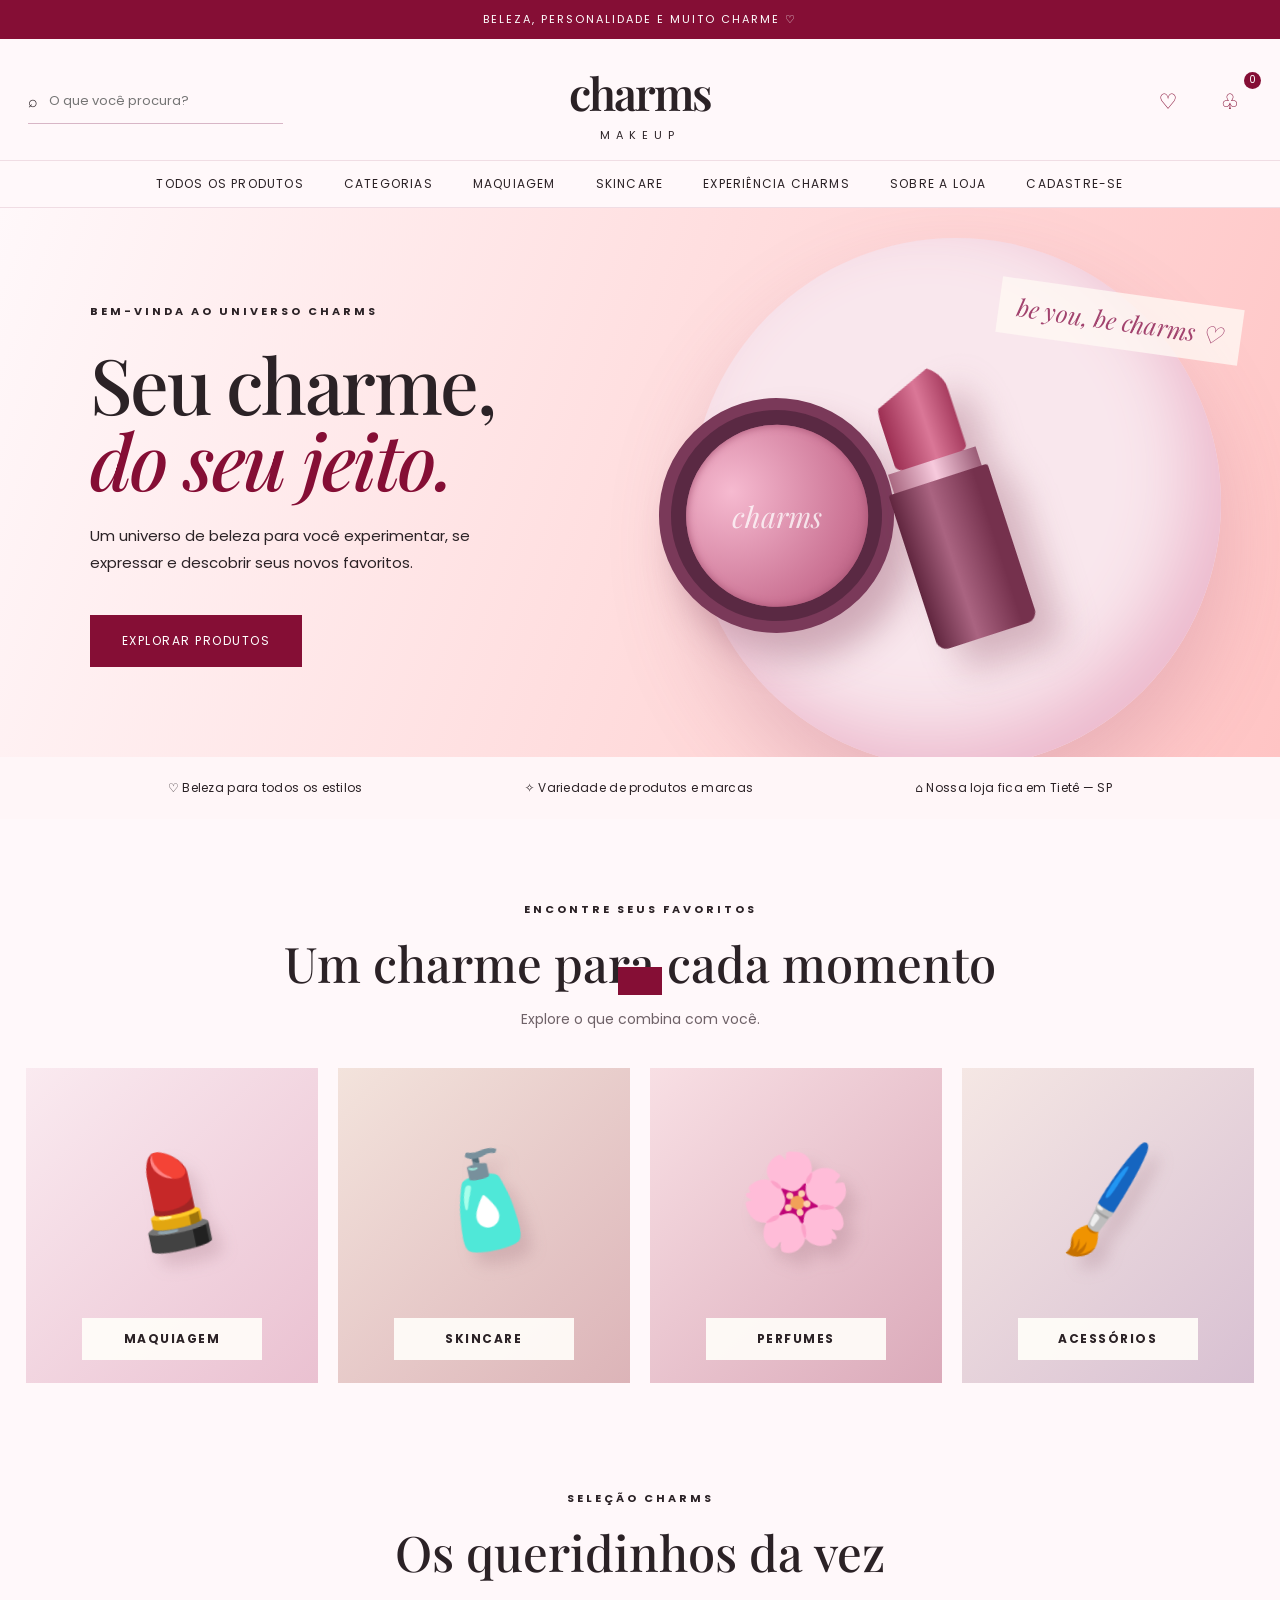
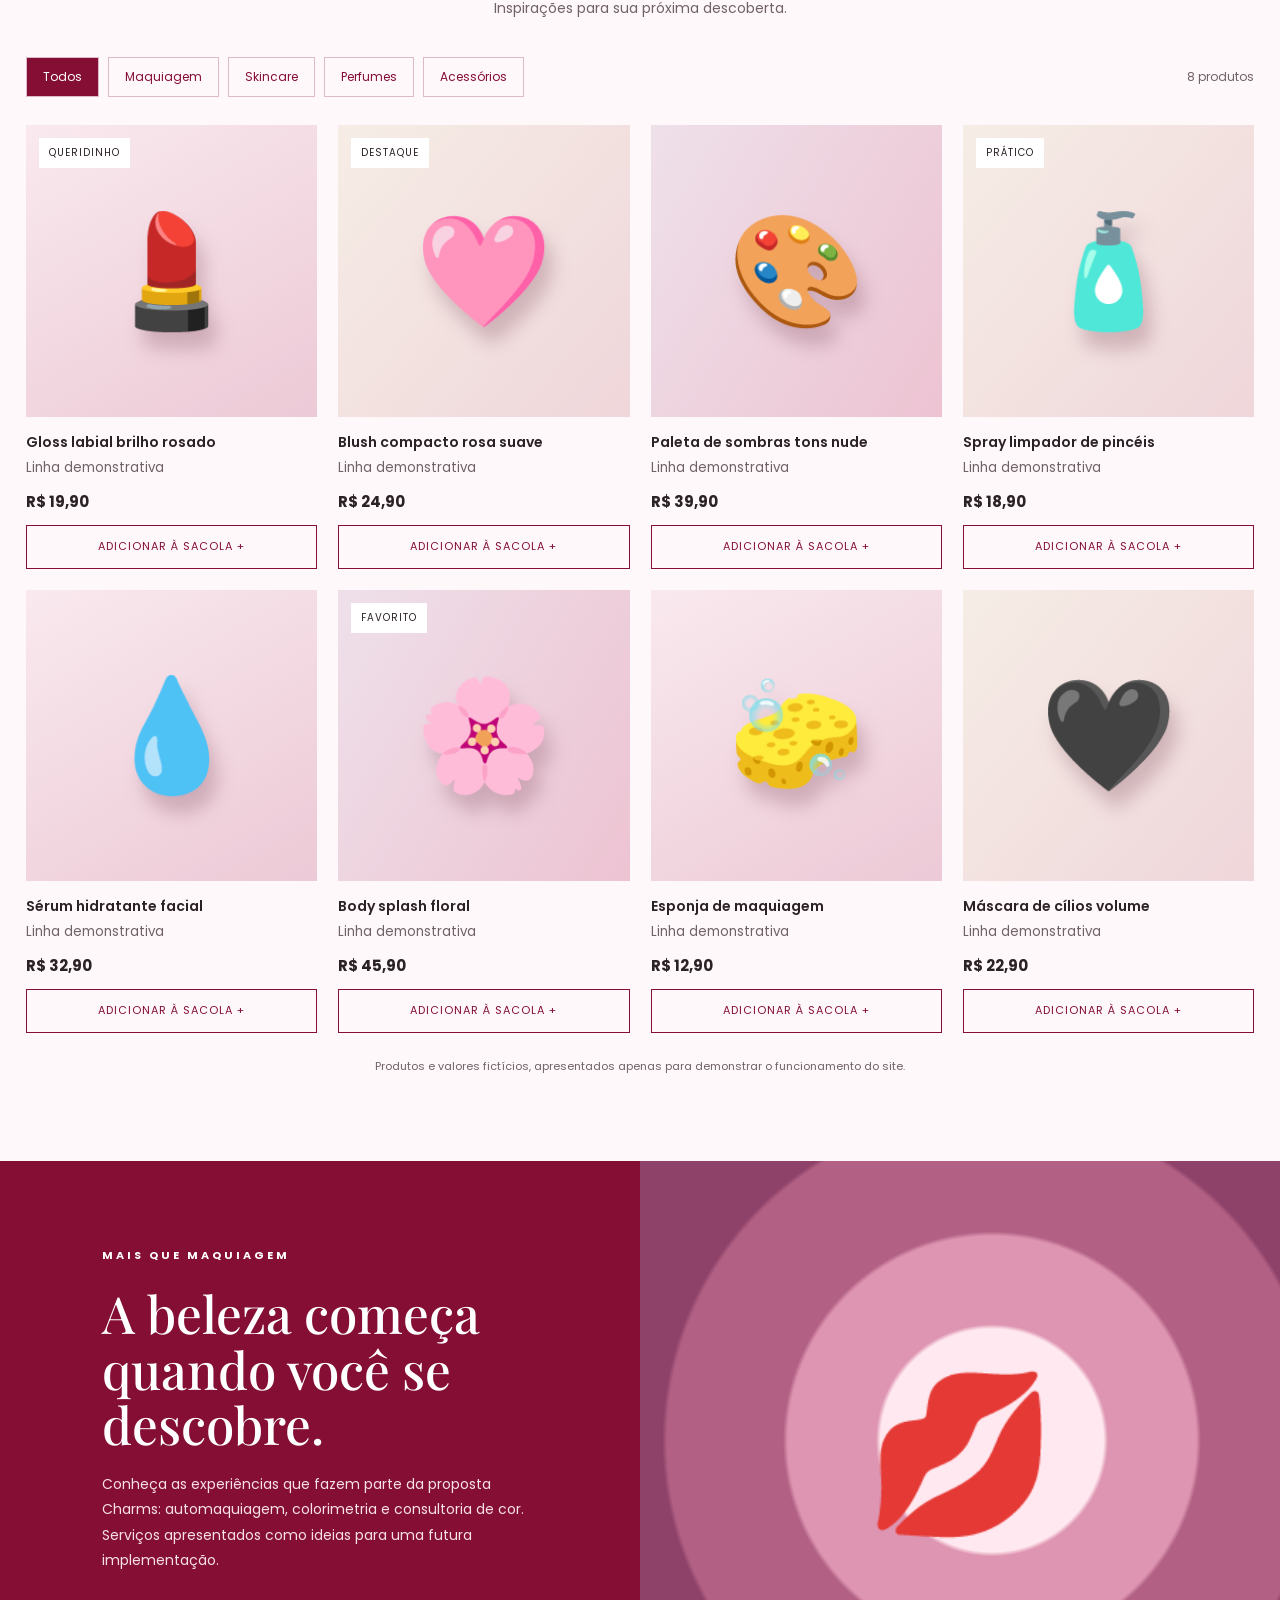
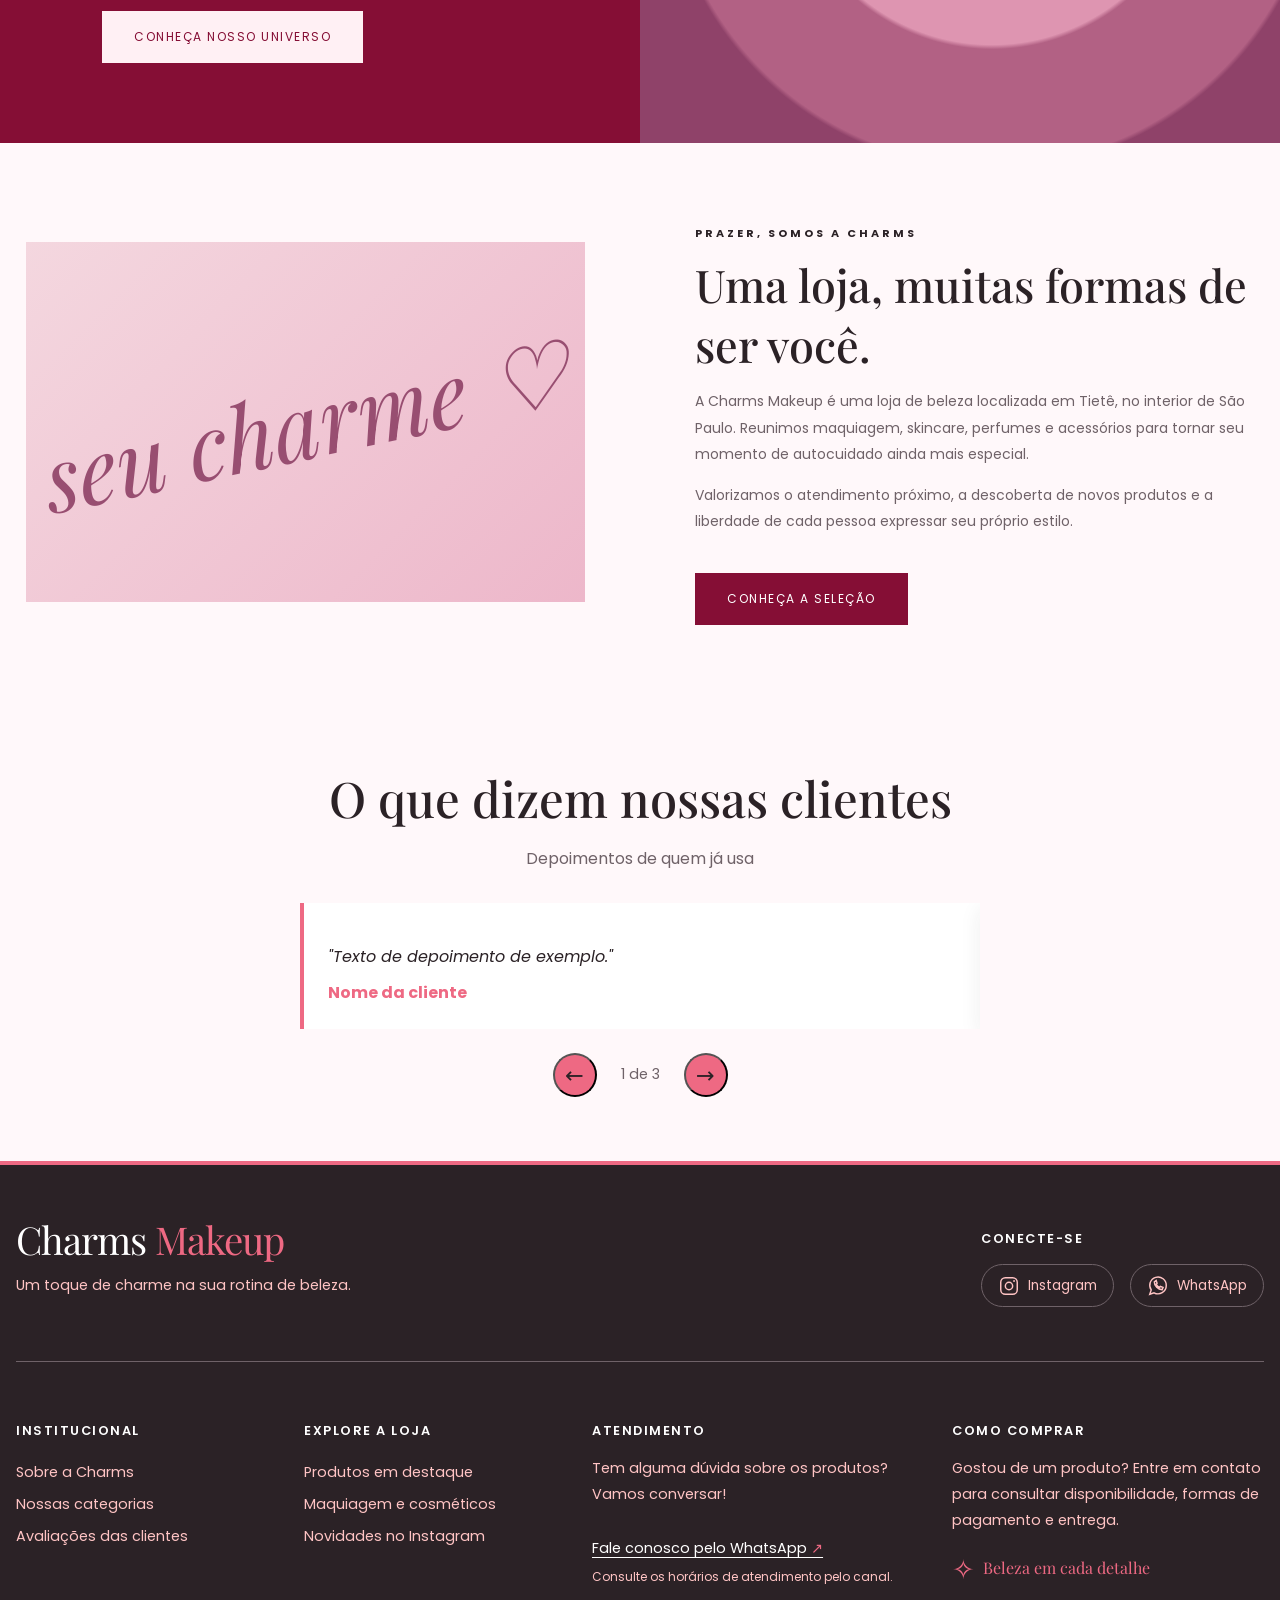
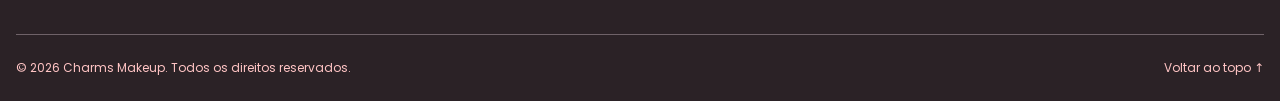
==== index.html @ 7a56ccf5 "Redesenha a vitrine mantendo a identidade visual da Charms" ====
<!DOCTYPE html>
<html lang="pt-BR">
<head>
<meta charset="UTF-8"><meta name="viewport" content="width=device-width, initial-scale=1.0">
<title>Charms Makeup | Seu charme, do seu jeito</title>
<link rel="preconnect" href="https://fonts.googleapis.com"><link rel="preconnect" href="https://fonts.gstatic.com" crossorigin>
<link href="https://fonts.googleapis.com/css2?family=Poppins:wght@400;500;600;700&family=Playfair+Display:ital,wght@0,500;0,600;1,500&display=swap" rel="stylesheet">
<link rel="stylesheet" href="css/variaveis.css">
<link rel="stylesheet" href="css/inicio.css">
<!-- Google tag (gtag.js) -->
<script async src="https://www.googletagmanager.com/gtag/js?id=G-0GPN36VDHM"></script>
<script>
  window.dataLayer = window.dataLayer || [];
  function gtag(){dataLayer.push(arguments);}
  gtag('js', new Date());

  gtag('config', 'G-0GPN36VDHM');
</script>
<link rel="icon" href="img/icon.png">
</head>
<body id="topo">
<div class="announcement">BELEZA, PERSONALIDADE E MUITO CHARME ♡</div>
<header class="top"><div class="search"><span>⌕</span><input id="search" placeholder="O que você procura?" aria-label="Buscar produtos"></div><a class="brand" href="#inicio"><strong>charms</strong><span>MAKEUP</span></a><div class="head-actions"><button class="icon-btn" onclick="document.querySelector('#produtos').scrollIntoView({behavior:'smooth'})" aria-label="Ver produtos">♡</button><button class="icon-btn" onclick="toggleCart(true)" aria-label="Abrir sacola">♧<span class="counter" id="count">0</span></button></div></header>
<nav class="nav" aria-label="Navegação principal"><a href="#produtos" onclick="filterCategory('Todos')">Todos os produtos</a><a href="#categorias">Categorias</a><a href="#produtos" onclick="filterCategory('Maquiagem')">Maquiagem</a><a href="#produtos" onclick="filterCategory('Skincare')">Skincare</a><a href="#experiencia">Experiência Charms</a><a href="#sobre">Sobre a loja</a><a href="cadastro.html">Cadastre-se</a></nav>
<main id="inicio"><section class="hero"><div class="hero-copy"><div class="eyebrow">Bem-vinda ao universo Charms</div><h1>Seu charme,<br><em>do seu jeito.</em></h1><p>Um universo de beleza para você experimentar, se expressar e descobrir seus novos favoritos.</p><a href="#produtos" class="cta">Explorar produtos</a></div><div class="hero-visual" aria-hidden="true"><div class="orb"></div><div class="compact"><span>charms</span></div><div class="lipstick"><div class="tip"></div><div class="ring"></div><div class="case"></div></div><div class="floating">be you, be charms ♡</div></div></section>
<div class="trust"><span>♡ Beleza para todos os estilos</span><span>✧ Variedade de produtos e marcas</span><span>⌂ Nossa loja fica em Tietê — SP</span></div>
<section class="section" id="categorias"><div class="section-heading"><span class="eyebrow">Encontre seus favoritos</span><h2>Um charme para cada momento</h2><p>Explore o que combina com você.</p></div><div class="cats"><a href="#produtos" class="cat" onclick="filterCategory('Maquiagem')"><span class="emoji">💄</span><strong>Maquiagem</strong></a><a href="#produtos" class="cat" onclick="filterCategory('Skincare')"><span class="emoji">🧴</span><strong>Skincare</strong></a><a href="#produtos" class="cat" onclick="filterCategory('Perfumes')"><span class="emoji">🌸</span><strong>Perfumes</strong></a><a href="#produtos" class="cat" onclick="filterCategory('Acessórios')"><span class="emoji">🖌️</span><strong>Acessórios</strong></a></div></section>
<section class="section" id="produtos" style="padding-top:25px"><div class="section-heading"><span class="eyebrow">Seleção Charms</span><h2>Os queridinhos da vez</h2><p>Inspirações para sua próxima descoberta.</p></div><div class="toolbar"><div class="chips" id="filters"></div><span style="font-size:12px;color:var(--muted)" id="results"></span></div><div class="product-grid" id="grid"></div><p class="note" style="text-align:center;margin-top:25px">Produtos e valores fictícios, apresentados apenas para demonstrar o funcionamento do site.</p></section>
<section class="campaign" id="experiencia"><div class="campaign-copy"><span class="eyebrow">Mais que maquiagem</span><h2>A beleza começa quando você se descobre.</h2><p>Conheça as experiências que fazem parte da proposta Charms: automaquiagem, colorimetria e consultoria de cor. Serviços apresentados como ideias para uma futura implementação.</p><a href="#sobre" class="cta">Conheça nosso universo</a></div><div class="campaign-art" aria-hidden="true">💋</div></section>
<section class="section about" id="sobre"><div class="about-art"><span>seu charme ♡</span></div><div><span class="eyebrow">Prazer, somos a Charms</span><h2>Uma loja, muitas formas de ser você.</h2><p>A Charms Makeup é uma loja de beleza localizada em Tietê, no interior de São Paulo. Reunimos maquiagem, skincare, perfumes e acessórios para tornar seu momento de autocuidado ainda mais especial.</p><p>Valorizamos o atendimento próximo, a descoberta de novos produtos e a liberdade de cada pessoa expressar seu próprio estilo.</p><a class="cta" href="#produtos">Conheça a seleção</a></div></section>    <section class="secao" id="avaliacoes">
      <div class="container">
        <h2 class="secao__titulo">O que dizem nossas clientes</h2>
        <p class="secao__subtitulo">Depoimentos de quem já usa</p>
        <div class="carrossel-depoimentos" role="region" aria-roledescription="carrossel" aria-label="Avaliações das clientes">
        <div class="depoimentos" id="depoimentos" tabindex="0" aria-label="Use as setas do teclado para navegar pelas avaliações">
          <blockquote class="depoimento"><p>"Texto de depoimento de exemplo."</p><strong>Nome da cliente</strong></blockquote>
          <blockquote class="depoimento"><p>"Texto de depoimento de exemplo."</p><strong>Nome da cliente</strong></blockquote>
          <blockquote class="depoimento"><p>"Texto de depoimento de exemplo."</p><strong>Nome da cliente</strong></blockquote>
        </div>
        <div class="carrossel-controles" hidden>
          <button class="carrossel-botao" type="button" data-direcao="-1" aria-label="Avaliação anterior" aria-controls="depoimentos">&#8592;</button>
          <span class="carrossel-posicao" aria-live="polite" aria-atomic="true">1 de 3</span>
          <button class="carrossel-botao" type="button" data-direcao="1" aria-label="Próxima avaliação" aria-controls="depoimentos">&#8594;</button>
        </div>
        </div>
      </div>
    </section>
</main>
  <footer class="rodape" id="contato">
    <div class="container">
      <div class="rodape__cabecalho">
        <div>
          <a class="rodape__marca" href="index.html">Charms <span>Makeup</span></a>
          <p>Um toque de charme na sua rotina de beleza.</p>
        </div>
        <div class="rodape__conecte">
          <h2>Conecte-se</h2>
          <div class="rodape__redes">
            <a target="_blank" href="https://www.instagram.com/charmsmake.up/" aria-label="Charms Makeup no Instagram">
              <svg width="22" height="22" viewBox="0 0 24 24" fill="none" stroke="currentColor" stroke-width="1.6" aria-hidden="true"><rect x="3" y="3" width="18" height="18" rx="5"/><circle cx="12" cy="12" r="4"/><circle cx="17.5" cy="6.5" r="1" fill="currentColor" stroke="none"/></svg>
              Instagram
            </a>
            <a target="_blank" href="https://api.whatsapp.com/send/?phone=15998442821&text&type=phone_number&app_absent=0">
              <svg width="22" height="22" viewBox="0 0 24 24" fill="none" stroke="currentColor" stroke-width="1.6" aria-hidden="true"><path d="M21 11.5a9 9 0 0 1-13.3 7.9L3 21l1.6-4.7A9 9 0 1 1 21 11.5Z"/><path d="M8 7.5c0 4.5 4 8.5 8.5 8.5l1-2.5-3-1-1 1c-1.5-.7-2.8-2-3.5-3.5l1-1-1-3Z"/></svg>
              WhatsApp
            </a>
          </div>
        </div>
      </div>

      <div class="rodape__colunas">
        <nav aria-label="Institucional">
          <h2>Institucional</h2>
          <a href="#sobre">Sobre a Charms</a>
          <a href="#categorias">Nossas categorias</a>
          <a href="#avaliacoes">Avaliações das clientes</a>
        </nav>
        <nav aria-label="Explore a loja">
          <h2>Explore a loja</h2>
          <a href="#destaques">Produtos em destaque</a>
          <a href="#categorias">Maquiagem e cosméticos</a>
          <a target="_blank" href="https://www.instagram.com/charmsmake.up/">Novidades no Instagram</a>
        </nav>
        <div>
          <h2>Atendimento</h2>
          <p>Tem alguma dúvida sobre os produtos? Vamos conversar!</p>
          <a target="_blank" class="rodape__contato" href="https://api.whatsapp.com/send/?phone=15998442821&text&type=phone_number&app_absent=0">Fale conosco pelo WhatsApp <span aria-hidden="true">↗</span></a>
          <span class="rodape__nota">Consulte os horários de atendimento pelo canal.</span>
        </div>
        <div>
          <h2>Como comprar</h2>
          <p>Gostou de um produto? Entre em contato para consultar disponibilidade, formas de pagamento e entrega.</p>
          <div class="rodape__detalhe"><span aria-hidden="true">✧</span> Beleza em cada detalhe</div>
        </div>
      </div>

      <div class="rodape__base">
        <small>© 2026 Charms Makeup. Todos os direitos reservados.</small>
        <a href="#topo">Voltar ao topo <span aria-hidden="true">↑</span></a>
      </div>
    </div>
  </footer>
<div class="overlay" id="overlay" onclick="toggleCart(false)"></div><aside class="drawer" id="drawer" role="dialog" aria-modal="true" aria-hidden="true" inert aria-label="Sacola de compras"><div class="drawer-head"><h2>Minha sacola</h2><button class="icon-btn" onclick="toggleCart(false)" aria-label="Fechar">✕</button></div><div class="cart-items" id="cart-items"></div><div class="cart-bottom"><div class="total"><span>Subtotal</span><span id="total">R$ 0,00</span></div><p class="note">Carrinho demonstrativo. O site não processa pedidos, pagamentos nem calcula frete.</p><button class="cta" onclick="showToast('O checkout é apenas ilustrativo neste protótipo.')">Continuar compra</button></div></aside><div class="toast" id="toast" role="status"></div>
<script src="js/loja.js"></script></body></html>
---- css/variaveis.css ----
/* ==========================================================
   VARIÁVEIS GLOBAIS - Charms Makeup
   Troque os valores abaixo pelas cores da identidade visual.
   Todo o site usa APENAS estas variáveis (nunca códigos de cor soltos).
   ========================================================== */
:root {
  /* --- Cores da marca (SUBSTITUIR pelos códigos do cliente) --- */
  --cor-primaria: #ee6983;          /* cor principal: botões, links, destaques */
  --cor-primaria-escura: #850e35;   /* hover dos botões */
  --cor-primaria-clara: #ffc4c4;    /* fundos suaves, selos */
  --cor-secundaria: #2B2226;        /* cor de apoio: rodapé, títulos fortes */
  --cor-destaque: #C9A24D;          /* detalhes especiais (ex.: dourado) */

  /* --- Neutras --- */
  --cor-fundo: #FFF8FA;             /* fundo geral da página */
  --cor-superficie: #FFFFFF;        /* cards, header */
  --cor-borda: #F0DDE4;
  --cor-texto: #2B2226;
  --cor-texto-suave: #6F6268;
  --cor-texto-inverso: #FFFFFF;     /* texto sobre fundo escuro/primário */

  /* --- Tipografia (SUBSTITUIR se o cliente tiver fontes próprias) --- */
  --fonte-titulo: 'Playfair Display', Georgia, serif;
  --fonte-corpo: 'Poppins', system-ui, -apple-system, sans-serif;

  /* --- Espaçamentos --- */
  --espaco-xs: 0.5rem;
  --espaco-sm: 1rem;
  --espaco-md: 1.5rem;
  --espaco-lg: 3rem;
  --espaco-xl: 5rem;
  --espaco-xxl: 30rem;

  /* --- Outros --- */
  --raio: 12px;
  --raio-botao: 999px;
  --sombra: 0 6px 20px rgba(43, 34, 38, 0.08);
  --largura-max: 1340px;
  --transicao: 0.25s ease;
}
---- css/inicio.css ----
:root{--wine:var(--cor-primaria-escura);--pink:var(--cor-primaria);--rose:var(--cor-primaria-clara);--light:var(--cor-fundo);--ink:var(--cor-texto);--muted:var(--cor-texto-suave);--line:var(--cor-borda)}*{box-sizing:border-box}html{scroll-behavior:smooth}body{margin:0;background:var(--cor-fundo);color:var(--ink);font-family:var(--fonte-corpo)}button,input{font:inherit}button{cursor:pointer}a{color:inherit;text-decoration:none}.announcement{background:var(--wine);color:white;text-align:center;font-size:11px;letter-spacing:2px;padding:11px}.top{display:grid;grid-template-columns:1fr auto 1fr;align-items:center;max-width:1320px;margin:auto;padding:23px 28px 19px;gap:20px}.brand{text-align:center;line-height:1}.brand strong{font:600 45px 'Playfair Display',serif;letter-spacing:-3px}.brand span{display:block;font-size:11px;letter-spacing:6px;margin-top:8px}.search{display:flex;gap:9px;align-items:center;border-bottom:1px solid #d8b6c6;padding:9px 0;max-width:255px}.search input{border:0;outline:0;width:100%;background:transparent;font-size:13px}.head-actions{justify-self:end;display:flex;gap:18px;align-items:center}.icon-btn{border:0;background:transparent;font-size:21px;color:var(--wine);position:relative}.counter{position:absolute;top:-8px;right:-9px;background:var(--wine);color:#fff;font-size:10px;border-radius:100%;width:17px;height:17px;display:grid;place-items:center}.nav{border-top:1px solid var(--line);border-bottom:1px solid var(--line);display:flex;align-items:center;justify-content:center;gap:40px;padding:14px 16px;font-size:12px;letter-spacing:1.2px;text-transform:uppercase}.nav a:hover{color:var(--cor-primaria)}.hero{min-height:535px;background:linear-gradient(110deg,#fbe6ec 0%,#f0c6d5 55%,#eab1c6 100%);display:grid;grid-template-columns:1fr 1fr;overflow:hidden}.hero-copy{padding:95px 5vw 90px max(7vw,28px);align-self:center;z-index:1}.eyebrow{letter-spacing:3px;font-size:11px;text-transform:uppercase;font-weight:700}.hero h1{font:500 clamp(48px,6vw,94px)/.99 'Playfair Display',serif;letter-spacing:-2.5px;margin:25px 0}.hero h1 em{color:var(--cor-primaria-escura)}.hero p{max-width:430px;font-size:15px;line-height:1.8}.cta{display:inline-block;border:0;background:var(--wine);color:#fff;padding:17px 32px;font-size:12px;text-transform:uppercase;letter-spacing:1.5px;margin-top:24px}.cta:hover{background:var(--cor-secundaria)}.hero-visual{position:relative;min-height:535px}.orb{position:absolute;border-radius:50%;background:#f9e7ed;box-shadow:inset -28px -30px 70px #ecb9cd,0 40px 80px #a85e7c40;width:min(43vw,530px);height:min(43vw,530px);top:30px;left:8%}.lipstick{position:absolute;width:116px;height:295px;left:39%;top:155px;transform:rotate(-18deg);filter:drop-shadow(20px 28px 18px #9e647766)}.lipstick .tip{height:95px;width:75px;background:linear-gradient(90deg,#9c2e52,#da7797 57%,#a63b5e);border-radius:43px 35px 7px 7px;clip-path:polygon(0 32%,100% 0,100% 100%,0 100%);margin:auto}.lipstick .ring{height:20px;background:linear-gradient(90deg,#a96881,#f7cadd,#9a5c76);width:92px;margin:auto}.lipstick .case{height:164px;width:104px;margin:auto;background:linear-gradient(90deg,#61263f,#aa6481 40%,#75314d 85%);border-radius:3px 3px 11px 11px}.compact{position:absolute;top:190px;left:3%;width:235px;height:235px;border-radius:50%;background:#5a2943;border:12px solid #7a3959;box-shadow:10px 30px 35px #96566d6b;display:grid;place-items:center;transform:rotate(-17deg)}.compact:before{content:'';width:182px;height:182px;border-radius:50%;background:radial-gradient(circle at 30% 30%,#f6bad0,#cb7394 68%,#a64e70);box-shadow:inset 0 0 9px #a85475}.compact span{position:absolute;color:#ffffffbf;font:italic 29px 'Playfair Display';transform:rotate(17deg)}.floating{position:absolute;right:6%;top:85px;background:#fff9f4c9;padding:12px 18px;transform:rotate(8deg);font:italic 24px 'Playfair Display';color:#a2436e}.trust{display:flex;justify-content:space-evenly;flex-wrap:wrap;gap:16px;background:#fff6f8;padding:22px;font-size:12px;letter-spacing:.3px}.trust span{display:flex;gap:10px;align-items:center}.section{max-width:1280px;padding:76px 26px;margin:auto}.section-heading{text-align:center;margin-bottom:38px}.section-heading h2{font:500 clamp(31px,4vw,49px) 'Playfair Display';margin:10px 0}.section-heading p{color:var(--muted);font-size:14px}.cats{display:grid;grid-template-columns:repeat(4,1fr);gap:20px}.cat{background:linear-gradient(135deg,#faeaf0,#eac1d1);aspect-ratio:1/1.08;position:relative;overflow:hidden;display:flex;justify-content:center;align-items:flex-end;padding:23px}.cat:nth-child(2){background:linear-gradient(135deg,#f3e3dc,#dcb4b8)}.cat:nth-child(3){background:linear-gradient(135deg,#f8dfe4,#dbaaba)}.cat:nth-child(4){background:linear-gradient(135deg,#f5e7e4,#d8c0d2)}.cat .emoji{font-size:92px;position:absolute;top:20%;transform:rotate(-12deg);filter:drop-shadow(8px 14px 8px #81506033)}.cat strong{background:#fffdf9ed;padding:12px 23px;min-width:73%;text-align:center;z-index:1;font-size:12px;text-transform:uppercase;letter-spacing:1.5px}.toolbar{display:flex;justify-content:space-between;align-items:center;gap:12px;margin:28px 0;flex-wrap:wrap}.chips{display:flex;gap:9px;flex-wrap:wrap}.chip{border:1px solid #dcbac9;background:transparent;color:var(--wine);padding:10px 16px;font-size:12px}.chip.active{background:var(--wine);color:#fff}.product-grid{display:grid;grid-template-columns:repeat(4,1fr);gap:21px}.product-card{min-width:0}.product-art{height:285px;background:linear-gradient(150deg,#f9e9ee,#ecc9d6);position:relative;display:flex;align-items:center;justify-content:center;overflow:hidden}.product-card:nth-child(2n) .product-art{background:linear-gradient(130deg,#f6ede6,#efd6da)}.product-card:nth-child(3n) .product-art{background:linear-gradient(120deg,#eee0e9,#edc3d2)}.product-art .object{font-size:110px;filter:drop-shadow(8px 17px 9px #8150604d);transition:transform .3s}.product-card:hover .object{transform:scale(1.12) rotate(-7deg)}.tag{position:absolute;top:13px;left:13px;background:white;padding:7px 10px;font-size:10px;letter-spacing:1px;text-transform:uppercase}.product-card h3{font-size:14px;font-weight:600;margin:15px 0 5px}.product-card small{color:var(--muted)}.price{font-weight:700;font-size:15px;margin:12px 0}.add{width:100%;padding:12px;border:1px solid var(--wine);background:transparent;color:var(--wine);font-size:11px;text-transform:uppercase;letter-spacing:1px}.add:hover{color:white;background:var(--wine)}.empty{padding:30px;text-align:center;color:var(--muted);grid-column:1/-1}.campaign{background:var(--cor-primaria-escura);color:white;display:grid;grid-template-columns:1fr 1fr;min-height:420px}.campaign-copy{padding:80px 8vw}.campaign h2{font:500 clamp(36px,4vw,65px)/1.08 'Playfair Display';margin:20px 0}.campaign p{font-size:14px;line-height:1.8;color:#f7e1e9}.campaign .cta{background:#fff0f4;color:var(--wine)}.campaign-art{background:radial-gradient(circle at 55% 48%,#ffe8ef 0 24%,#de95b1 25% 44%,#b26184 45% 70%,#8f4269 71%);display:grid;place-items:center;font-size:155px;overflow:hidden}.about{display:grid;grid-template-columns:1fr 1fr;gap:9%;align-items:center}.about-art{min-height:360px;background:linear-gradient(135deg,#f4d7df,#edb7ca);display:grid;place-items:center;position:relative}.about-art span{font:italic 90px 'Playfair Display';color:#984e71;transform:rotate(-12deg)}.about h2{font:500 45px 'Playfair Display';margin:10px 0}.about p{line-height:1.9;color:var(--muted);font-size:14px}.footer{background:var(--cor-primaria-clara);padding:58px 6vw 20px}.foot-grid{display:grid;grid-template-columns:2fr 1fr 1fr;gap:60px;max-width:1220px;margin:auto}.footer h4{letter-spacing:1px;text-transform:uppercase;font-size:12px}.footer p,.footer a{font-size:13px;line-height:2;color:#674d5a}.footer a{display:block}.copyright{text-align:center;border-top:1px solid #dfc0ce;margin-top:40px;padding-top:20px;font-size:11px;color:#805f6f}.overlay{position:fixed;inset:0;background:#23131bb0;z-index:5;display:none}.overlay.open{display:block}.drawer{position:fixed;right:0;top:0;bottom:0;width:min(440px,100%);background:#fffefa;z-index:6;transform:translateX(105%);transition:transform .3s;display:flex;flex-direction:column;padding:26px;box-shadow:-12px 0 40px #0002}.drawer.open{transform:translateX(0)}.drawer-head{display:flex;justify-content:space-between;align-items:center;border-bottom:1px solid var(--line)}.drawer-head h2{font:500 32px 'Playfair Display'}.cart-items{flex:1;overflow:auto;padding:20px 0}.cart-item{display:flex;gap:14px;border-bottom:1px solid var(--line);padding:16px 0}.cart-emoji{width:65px;height:70px;background:#f7dfeb;display:grid;place-items:center;font-size:37px}.cart-info{flex:1;font-size:13px}.cart-info strong{display:block;margin-bottom:5px}.cart-info button{background:none;border:0;text-decoration:underline;color:var(--muted);font-size:12px;padding:6px 0}.cart-bottom{border-top:1px solid var(--line);padding-top:18px}.cart-bottom .total{display:flex;justify-content:space-between;font-size:18px;font-weight:700}.cart-bottom .cta{width:100%}.note{font-size:11px;color:var(--muted);line-height:1.5}.toast{position:fixed;bottom:25px;left:50%;transform:translate(-50%,120px);background:var(--wine);color:white;padding:14px 22px;font-size:13px;transition:transform .3s;z-index:8}.toast.show{transform:translate(-50%,0)}@media(max-width:800px){.top{grid-template-columns:1fr auto;padding:15px}.brand{grid-column:1;grid-row:1;text-align:left}.brand strong{font-size:34px}.brand span{font-size:8px}.search{grid-column:1/-1;grid-row:2;max-width:none}.head-actions{grid-column:2;grid-row:1}.nav{overflow:auto;justify-content:flex-start;gap:22px;white-space:nowrap}.hero{grid-template-columns:1fr;min-height:0}.hero-copy{padding:48px 24px 20px}.hero h1{font-size:58px}.hero-visual{min-height:340px}.orb{width:345px;height:345px;top:0;left:20%}.compact{width:158px;height:158px;top:113px;left:11%}.compact:before{width:121px;height:121px}.lipstick{left:52%;top:75px;transform:scale(.8) rotate(-18deg)}.floating{top:30px}.cats,.product-grid{grid-template-columns:repeat(2,1fr)}.product-art{height:230px}.section{padding:53px 18px}.campaign,.about{grid-template-columns:1fr}.campaign-copy{padding:54px 28px}.campaign-art{min-height:280px}.foot-grid{grid-template-columns:1fr;gap:14px}.about-art{min-height:270px}}@media(max-width:460px){.hero h1{font-size:49px}.nav{font-size:10px}.cats{gap:11px}.cat{padding:12px}.cat .emoji{font-size:65px}.cat strong{font-size:10px;min-width:100%;padding:10px 4px}.product-grid{gap:12px}.product-art{height:190px}.product-art .object{font-size:83px}.product-card h3{font-size:12px}}

/* ---------- Depoimentos ---------- */
.carrossel-depoimentos { max-width: 680px; margin-inline: auto; }
.depoimentos { display: flex; overflow: hidden; scroll-snap-type: x mandatory;}
.depoimento { flex: 0 0 100%; min-width: 0; scroll-snap-align: start; background: var(--cor-superficie); border-left: 4px solid var(--cor-primaria); padding: var(--espaco-md); box-shadow: var(--sombra); }
.depoimento p { font-style: italic; margin-bottom: var(--espaco-xs); }
.depoimento strong { color: var(--cor-primaria); }
.carrossel-controles { display: flex; align-items: center; justify-content: center; gap: var(--espaco-md); margin-top: var(--espaco-md); }
.carrossel-controles[hidden] { display: none; }
.carrossel-botao { width: 44px; height: 44px; border-radius: var(--raio-botao); background: var(--cor-primaria); color: var(--cor-texto); font-size: 1.4rem; }
.carrossel-botao:hover { background: var(--cor-primaria-clara); }
.carrossel-botao:focus-visible, .depoimentos:focus-visible { outline: 2px solid var(--cor-primaria-escura); outline-offset: 4px; }
.carrossel-posicao { color: var(--cor-texto-suave); font-size: 0.9rem; }

/* ---------- Rodapé ---------- */
.rodape { background: var(--cor-secundaria); color: var(--cor-primaria-clara); padding-top: var(--espaco-lg); border-top: 4px solid var(--cor-primaria); }
.rodape__cabecalho { display: flex; align-items: center; justify-content: space-between; gap: var(--espaco-lg); padding-bottom: var(--espaco-lg); border-bottom: 1px solid var(--cor-texto-suave); }
.rodape__marca { display: inline-block; font-family: var(--fonte-titulo); font-size: clamp(1.8rem, 4vw, 2.4rem); color: var(--cor-texto-inverso); }
.rodape__marca span { color: var(--cor-primaria); }
.rodape p { font-size: 0.9rem; line-height: 1.8; }
.rodape__cabecalho p { margin-top: var(--espaco-xs); }
.rodape h2 { font-family: var(--fonte-corpo); font-size: 0.8rem; font-weight: 600; letter-spacing: 0.12em; text-transform: uppercase; color: var(--cor-texto-inverso); margin-bottom: var(--espaco-sm); }
.rodape__redes { display: flex; flex-wrap: wrap; gap: var(--espaco-sm); }
.rodape__redes a { display: inline-flex; align-items: center; gap: var(--espaco-xs); border: 1px solid var(--cor-texto-suave); border-radius: var(--raio-botao); padding: 0.6rem 1rem; font-size: 0.85rem; }
.rodape__colunas { display: grid; grid-template-columns: 1fr 1fr 1.3fr 1.3fr; gap: var(--espaco-lg); padding-block: var(--espaco-lg); }
.rodape nav a { display: block; width: fit-content; padding-block: 0.35rem; font-size: 0.9rem; }
.rodape a { transition: color var(--transicao), border-color var(--transicao); }
.rodape a:hover { color: var(--cor-texto-inverso); }
.rodape a:focus-visible { outline: 2px solid var(--cor-primaria); outline-offset: 4px; border-radius: 4px; }
.rodape__redes a:hover { border-color: var(--cor-primaria); }
.rodape__contato { display: inline-block; color: var(--cor-texto-inverso); margin-top: var(--espaco-sm); font-size: 0.9rem; text-decoration: underline; text-underline-offset: 4px; }
.rodape__contato span { color: var(--cor-primaria); }
.rodape__nota { display: block; font-size: 0.75rem; margin-top: var(--espaco-xs); }
.rodape__detalhe { display: flex; align-items: center; gap: var(--espaco-xs); margin-top: var(--espaco-sm); color: var(--cor-primaria); font-family: var(--fonte-titulo); }
.rodape__detalhe span { font-size: 1.7rem; }
.rodape__base { border-top: 1px solid var(--cor-texto-suave); padding-block: var(--espaco-md); display: flex; align-items: center; justify-content: space-between; gap: var(--espaco-sm); }
.rodape__base small, .rodape__base a { font-size: 0.75rem; }
.rodape__base a { white-space: nowrap; }
@media (max-width: 1000px) {
  .rodape__colunas { grid-template-columns: repeat(2, minmax(0, 1fr)); }
}
@media (max-width: 600px) {
  .rodape__cabecalho { flex-direction: column; align-items: flex-start; gap: var(--espaco-md); }
  .rodape__colunas { grid-template-columns: 1fr; gap: var(--espaco-md); }
  .rodape__base { flex-direction: column; align-items: flex-start; }
}


.container { width: min(100% - 2rem, 1280px); margin-inline: auto; }
.secao { padding-block: 64px; }
.secao__titulo { text-align: center; font: 500 clamp(31px,4vw,49px) var(--fonte-titulo); margin: 0 0 12px; }
.secao__subtitulo { text-align: center; color: var(--cor-texto-suave); margin-bottom: 32px; }
.depoimento { margin: 0; }
.depoimento p { line-height: 1.8; }
.rodape h2 { line-height: 1.5; }
.rodape__marca { letter-spacing: -1px; }
.hero { background: linear-gradient(110deg, var(--cor-fundo), var(--cor-primaria-clara)); }
.hero-copy { min-width: 0; }
.chip:focus-visible,.cta:focus-visible,.add:focus-visible,.icon-btn:focus-visible,a:focus-visible { outline: 2px solid var(--cor-primaria-escura); outline-offset: 4px; }
.search:focus-within { outline: 2px solid var(--cor-primaria-escura); outline-offset: 5px; }
.brand strong { letter-spacing: -2px; }
.icon-btn { display: inline-flex; align-items: center; justify-content: center; min-width: 44px; min-height: 44px; }
.product-art { aspect-ratio: 1; height: auto; }
.product-card { display: flex; flex-direction: column; }
.product-card .add { margin-top: auto; min-height: 44px; }
.product-card h3 { line-height: 1.5; }
.drawer[aria-hidden="true"] { visibility: hidden; }
.drawer.open { visibility: visible; }
@media(max-width:800px) {
 .hero-visual { overflow: hidden; }
 .about-art span { font-size: clamp(48px,12vw,90px); }
 .head-actions { gap: 4px; }
 .trust { justify-content: center; }
 .hero h1 { font-size: clamp(42px,10vw,58px); }
 .product-grid { grid-template-columns: repeat(2,minmax(0,1fr)); }
 .product-card { overflow-wrap: anywhere; }
 .product-art .object { font-size: clamp(60px,20vw,110px); }
 .add { padding: 12px 5px; letter-spacing: .4px; }
}
@media(prefers-reduced-motion:reduce) { html { scroll-behavior:auto; } *,*::before,*::after { transition:none !important; } }
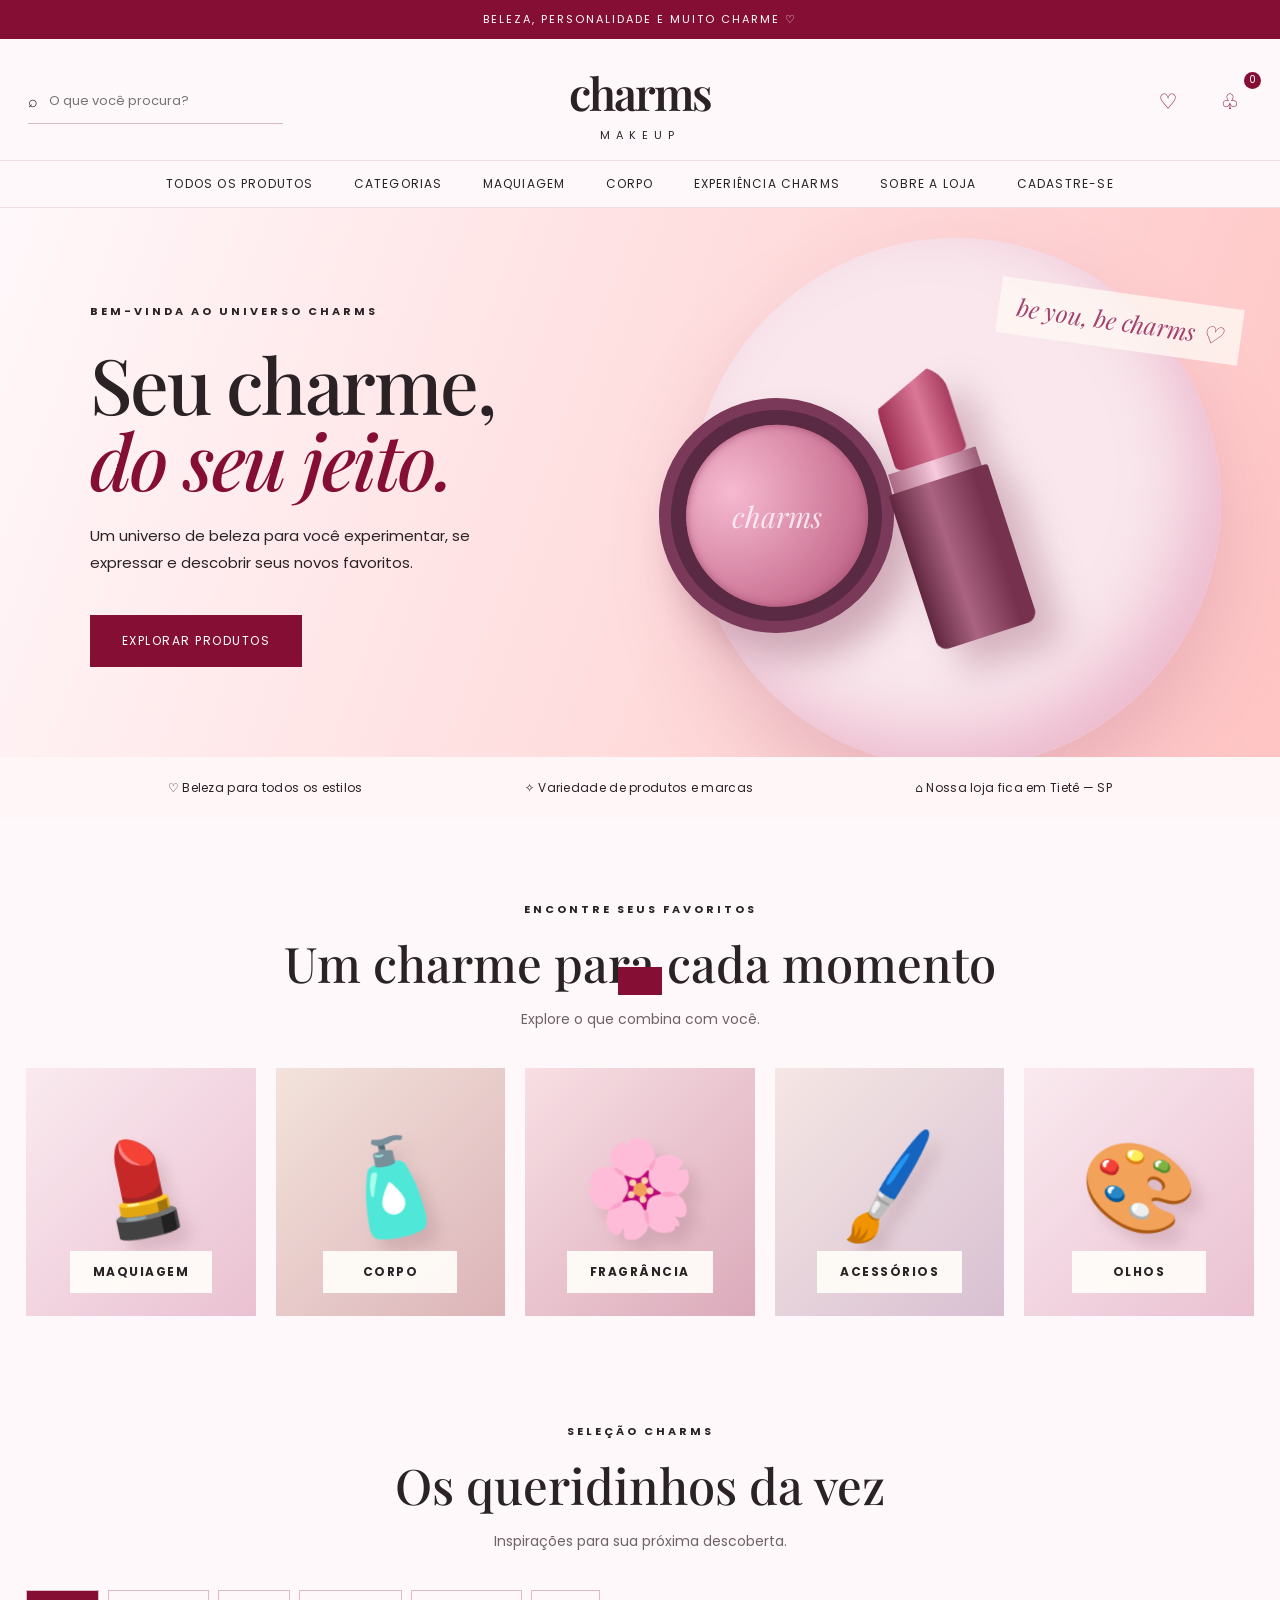
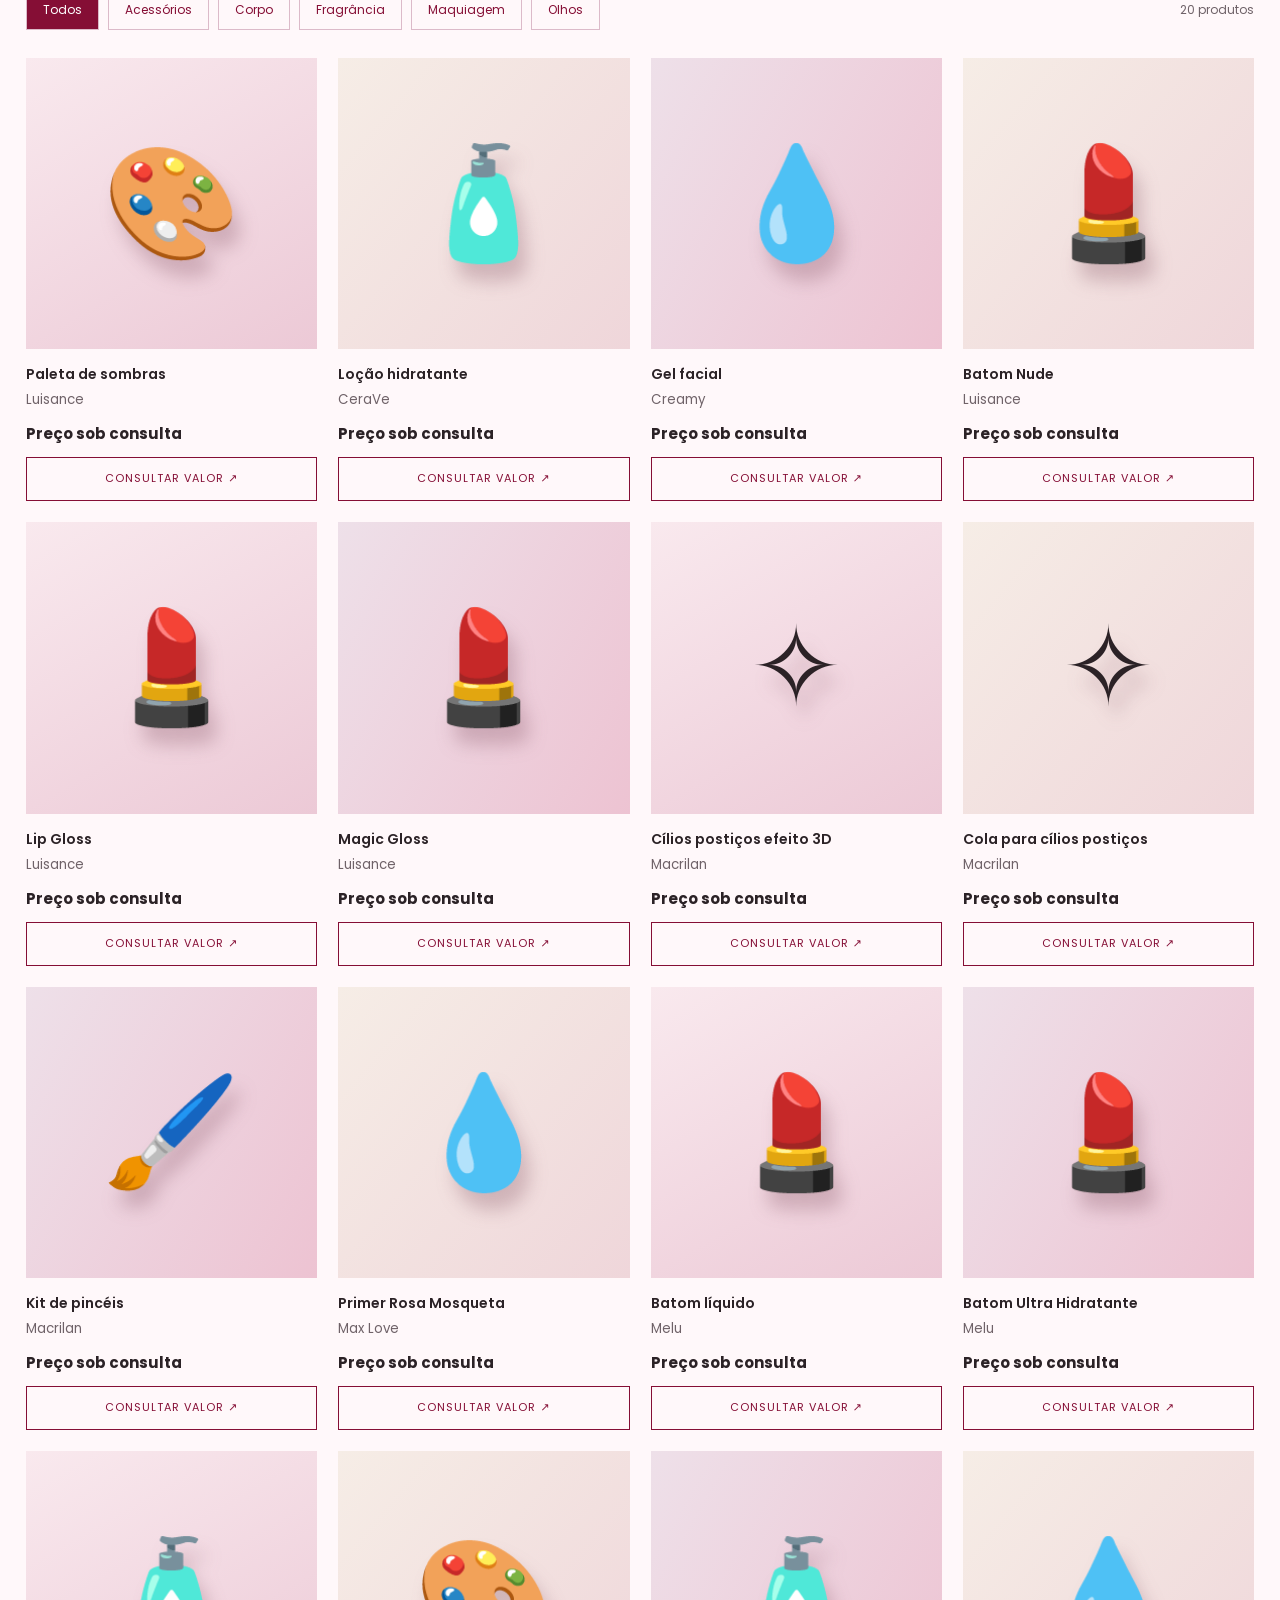
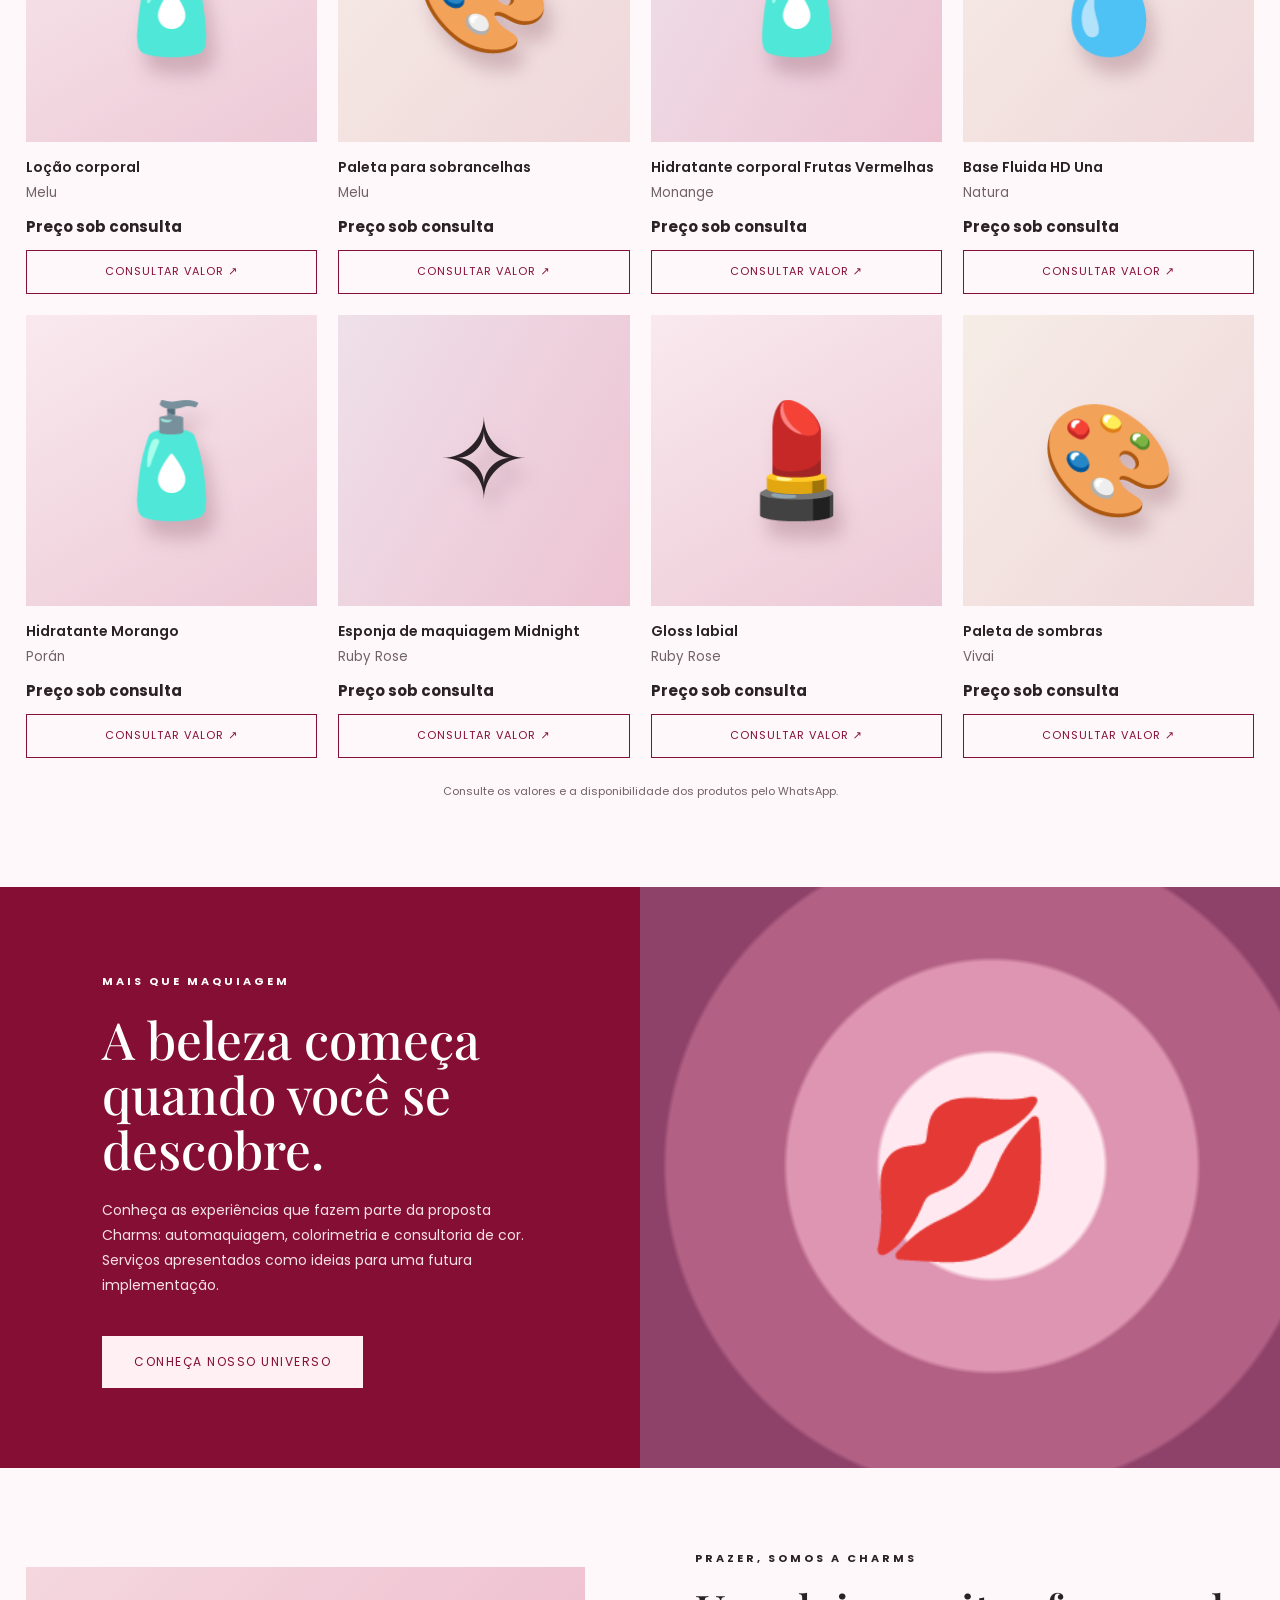
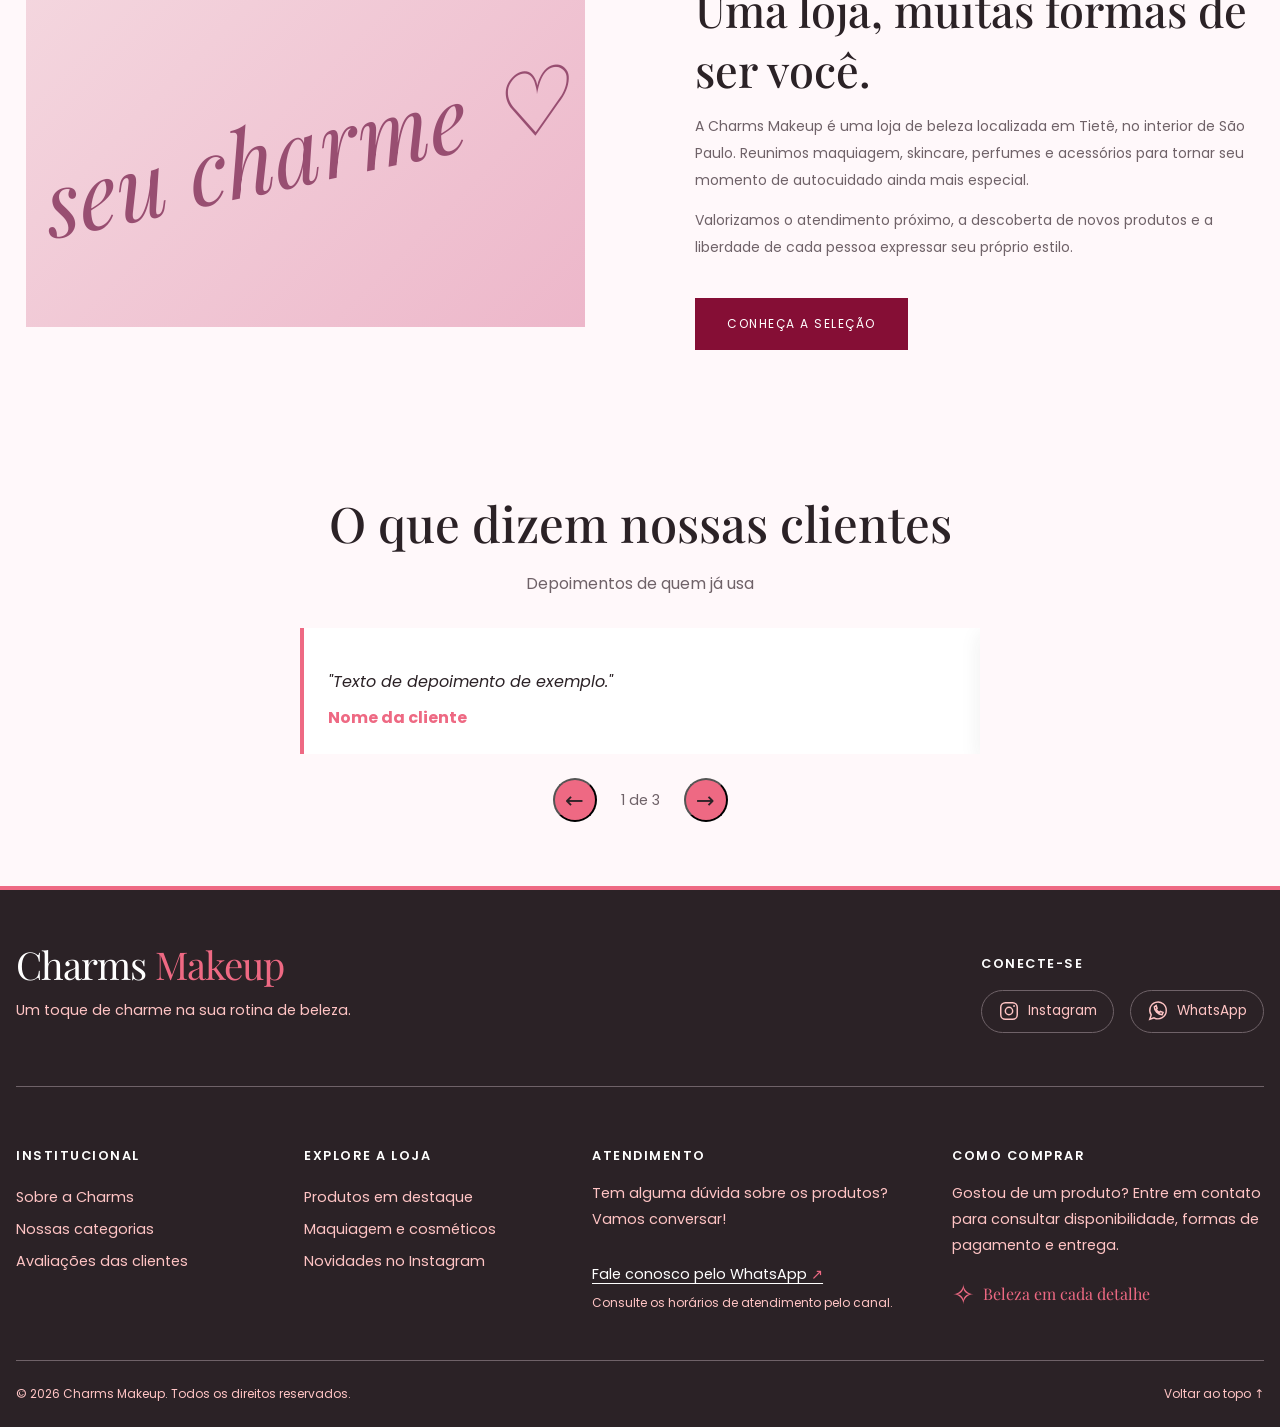
==== commit 6a26b461: "Cadastra 20 produtos e organiza as categorias do catálogo" ====
--- a/index.html
+++ b/index.html
@@ -21,11 +21,11 @@
 <body id="topo">
 <div class="announcement">BELEZA, PERSONALIDADE E MUITO CHARME ♡</div>
 <header class="top"><div class="search"><span>⌕</span><input id="search" placeholder="O que você procura?" aria-label="Buscar produtos"></div><a class="brand" href="#inicio"><strong>charms</strong><span>MAKEUP</span></a><div class="head-actions"><button class="icon-btn" onclick="document.querySelector('#produtos').scrollIntoView({behavior:'smooth'})" aria-label="Ver produtos">♡</button><button class="icon-btn" onclick="toggleCart(true)" aria-label="Abrir sacola">♧<span class="counter" id="count">0</span></button></div></header>
-<nav class="nav" aria-label="Navegação principal"><a href="#produtos" onclick="filterCategory('Todos')">Todos os produtos</a><a href="#categorias">Categorias</a><a href="#produtos" onclick="filterCategory('Maquiagem')">Maquiagem</a><a href="#produtos" onclick="filterCategory('Skincare')">Skincare</a><a href="#experiencia">Experiência Charms</a><a href="#sobre">Sobre a loja</a><a href="cadastro.html">Cadastre-se</a></nav>
+<nav class="nav" aria-label="Navegação principal"><a href="#produtos" onclick="filterCategory('Todos')">Todos os produtos</a><a href="#categorias">Categorias</a><a href="#produtos" onclick="filterCategory('Maquiagem')">Maquiagem</a><a href="#produtos" onclick="filterCategory('Corpo')">Corpo</a><a href="#experiencia">Experiência Charms</a><a href="#sobre">Sobre a loja</a><a href="cadastro.html">Cadastre-se</a></nav>
 <main id="inicio"><section class="hero"><div class="hero-copy"><div class="eyebrow">Bem-vinda ao universo Charms</div><h1>Seu charme,<br><em>do seu jeito.</em></h1><p>Um universo de beleza para você experimentar, se expressar e descobrir seus novos favoritos.</p><a href="#produtos" class="cta">Explorar produtos</a></div><div class="hero-visual" aria-hidden="true"><div class="orb"></div><div class="compact"><span>charms</span></div><div class="lipstick"><div class="tip"></div><div class="ring"></div><div class="case"></div></div><div class="floating">be you, be charms ♡</div></div></section>
 <div class="trust"><span>♡ Beleza para todos os estilos</span><span>✧ Variedade de produtos e marcas</span><span>⌂ Nossa loja fica em Tietê — SP</span></div>
-<section class="section" id="categorias"><div class="section-heading"><span class="eyebrow">Encontre seus favoritos</span><h2>Um charme para cada momento</h2><p>Explore o que combina com você.</p></div><div class="cats"><a href="#produtos" class="cat" onclick="filterCategory('Maquiagem')"><span class="emoji">💄</span><strong>Maquiagem</strong></a><a href="#produtos" class="cat" onclick="filterCategory('Skincare')"><span class="emoji">🧴</span><strong>Skincare</strong></a><a href="#produtos" class="cat" onclick="filterCategory('Perfumes')"><span class="emoji">🌸</span><strong>Perfumes</strong></a><a href="#produtos" class="cat" onclick="filterCategory('Acessórios')"><span class="emoji">🖌️</span><strong>Acessórios</strong></a></div></section>
-<section class="section" id="produtos" style="padding-top:25px"><div class="section-heading"><span class="eyebrow">Seleção Charms</span><h2>Os queridinhos da vez</h2><p>Inspirações para sua próxima descoberta.</p></div><div class="toolbar"><div class="chips" id="filters"></div><span style="font-size:12px;color:var(--muted)" id="results"></span></div><div class="product-grid" id="grid"></div><p class="note" style="text-align:center;margin-top:25px">Produtos e valores fictícios, apresentados apenas para demonstrar o funcionamento do site.</p></section>
+<section class="section" id="categorias"><div class="section-heading"><span class="eyebrow">Encontre seus favoritos</span><h2>Um charme para cada momento</h2><p>Explore o que combina com você.</p></div><div class="cats"><a href="#produtos" class="cat" onclick="filterCategory('Maquiagem')"><span class="emoji">💄</span><strong>Maquiagem</strong></a><a href="#produtos" class="cat" onclick="filterCategory('Corpo')"><span class="emoji">🧴</span><strong>Corpo</strong></a><a href="#produtos" class="cat" onclick="filterCategory('Fragrância')"><span class="emoji">🌸</span><strong>Fragrância</strong></a><a href="#produtos" class="cat" onclick="filterCategory('Acessórios')"><span class="emoji">🖌️</span><strong>Acessórios</strong></a><a href="#produtos" class="cat" onclick="filterCategory('Olhos')"><span class="emoji">🎨</span><strong>Olhos</strong></a></div></section>
+<section class="section" id="produtos" style="padding-top:25px"><div class="section-heading"><span class="eyebrow">Seleção Charms</span><h2>Os queridinhos da vez</h2><p>Inspirações para sua próxima descoberta.</p></div><div class="toolbar"><div class="chips" id="filters"></div><span style="font-size:12px;color:var(--muted)" id="results"></span></div><div class="product-grid" id="grid"></div><p class="note" style="text-align:center;margin-top:25px">Consulte os valores e a disponibilidade dos produtos pelo WhatsApp.</p></section>
 <section class="campaign" id="experiencia"><div class="campaign-copy"><span class="eyebrow">Mais que maquiagem</span><h2>A beleza começa quando você se descobre.</h2><p>Conheça as experiências que fazem parte da proposta Charms: automaquiagem, colorimetria e consultoria de cor. Serviços apresentados como ideias para uma futura implementação.</p><a href="#sobre" class="cta">Conheça nosso universo</a></div><div class="campaign-art" aria-hidden="true">💋</div></section>
 <section class="section about" id="sobre"><div class="about-art"><span>seu charme ♡</span></div><div><span class="eyebrow">Prazer, somos a Charms</span><h2>Uma loja, muitas formas de ser você.</h2><p>A Charms Makeup é uma loja de beleza localizada em Tietê, no interior de São Paulo. Reunimos maquiagem, skincare, perfumes e acessórios para tornar seu momento de autocuidado ainda mais especial.</p><p>Valorizamos o atendimento próximo, a descoberta de novos produtos e a liberdade de cada pessoa expressar seu próprio estilo.</p><a class="cta" href="#produtos">Conheça a seleção</a></div></section>    <section class="secao" id="avaliacoes">
       <div class="container">
@@ -101,4 +101,5 @@
     </div>
   </footer>
 <div class="overlay" id="overlay" onclick="toggleCart(false)"></div><aside class="drawer" id="drawer" role="dialog" aria-modal="true" aria-hidden="true" inert aria-label="Sacola de compras"><div class="drawer-head"><h2>Minha sacola</h2><button class="icon-btn" onclick="toggleCart(false)" aria-label="Fechar">✕</button></div><div class="cart-items" id="cart-items"></div><div class="cart-bottom"><div class="total"><span>Subtotal</span><span id="total">R$ 0,00</span></div><p class="note">Carrinho demonstrativo. O site não processa pedidos, pagamentos nem calcula frete.</p><button class="cta" onclick="showToast('O checkout é apenas ilustrativo neste protótipo.')">Continuar compra</button></div></aside><div class="toast" id="toast" role="status"></div>
+<script src="js/produtos.js"></script>
 <script src="js/loja.js"></script></body></html>
--- a/css/inicio.css
+++ b/css/inicio.css
@@ -80,3 +80,8 @@
  .add { padding: 12px 5px; letter-spacing: .4px; }
 }
 @media(prefers-reduced-motion:reduce) { html { scroll-behavior:auto; } *,*::before,*::after { transition:none !important; } }
+
+/* Catálogo: cinco categorias e consulta de preços. */
+.cats { grid-template-columns: repeat(5,minmax(0,1fr)); }
+.product-card .add { text-align: center; display: block; box-sizing: border-box; }
+@media(max-width:800px) { .cats { grid-template-columns: repeat(2,minmax(0,1fr)); } }
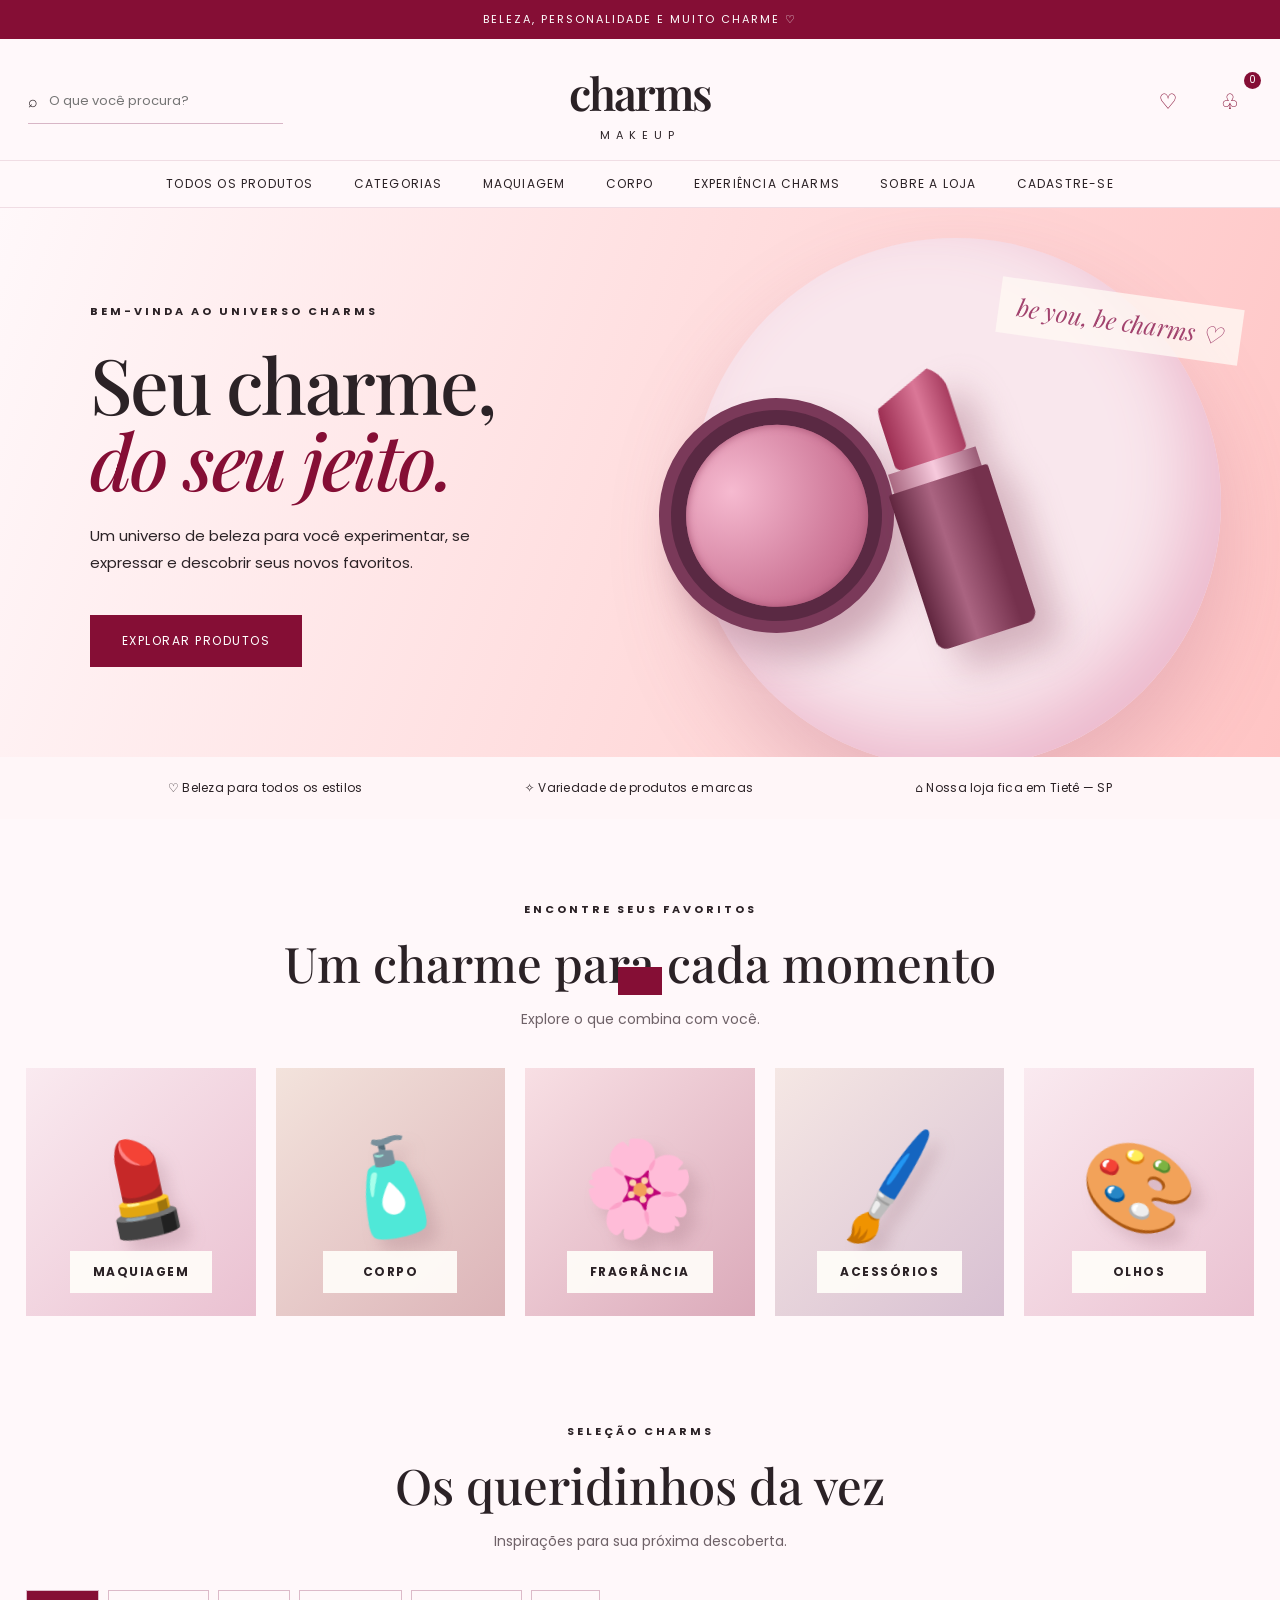
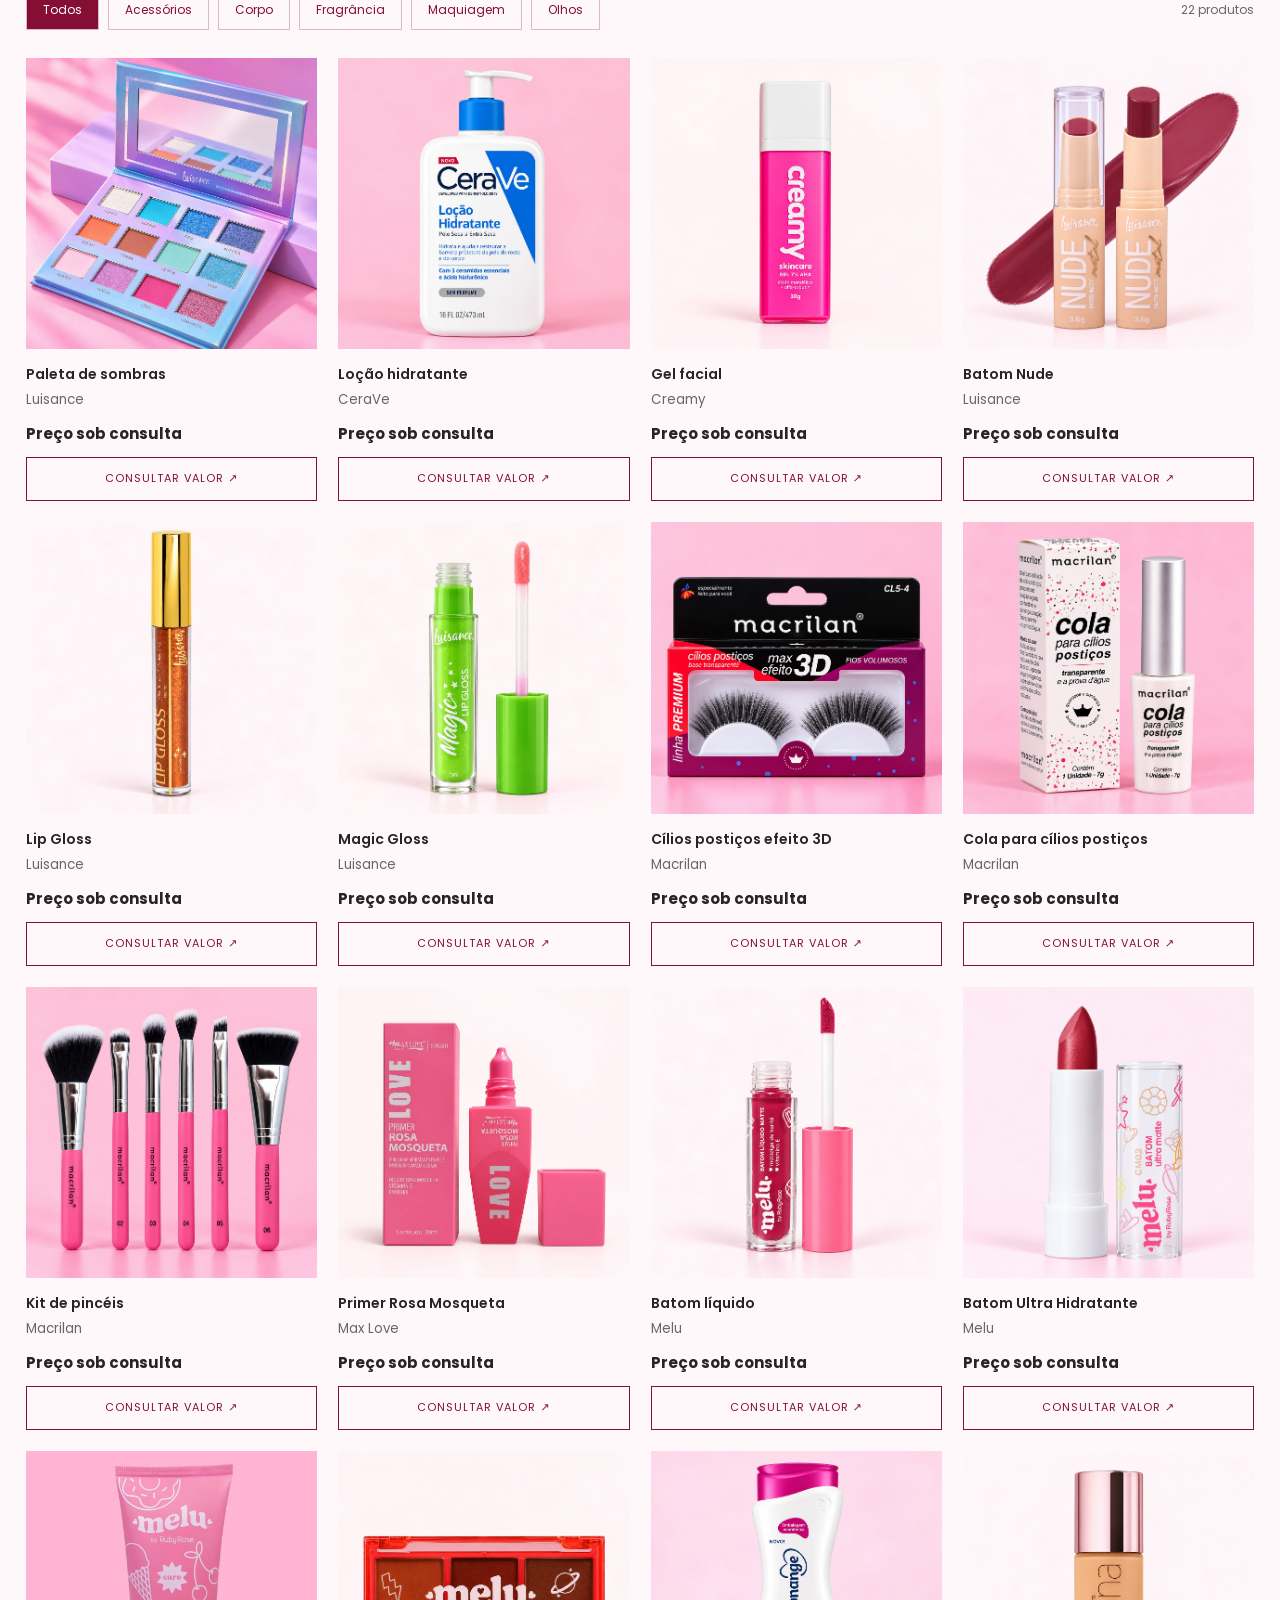
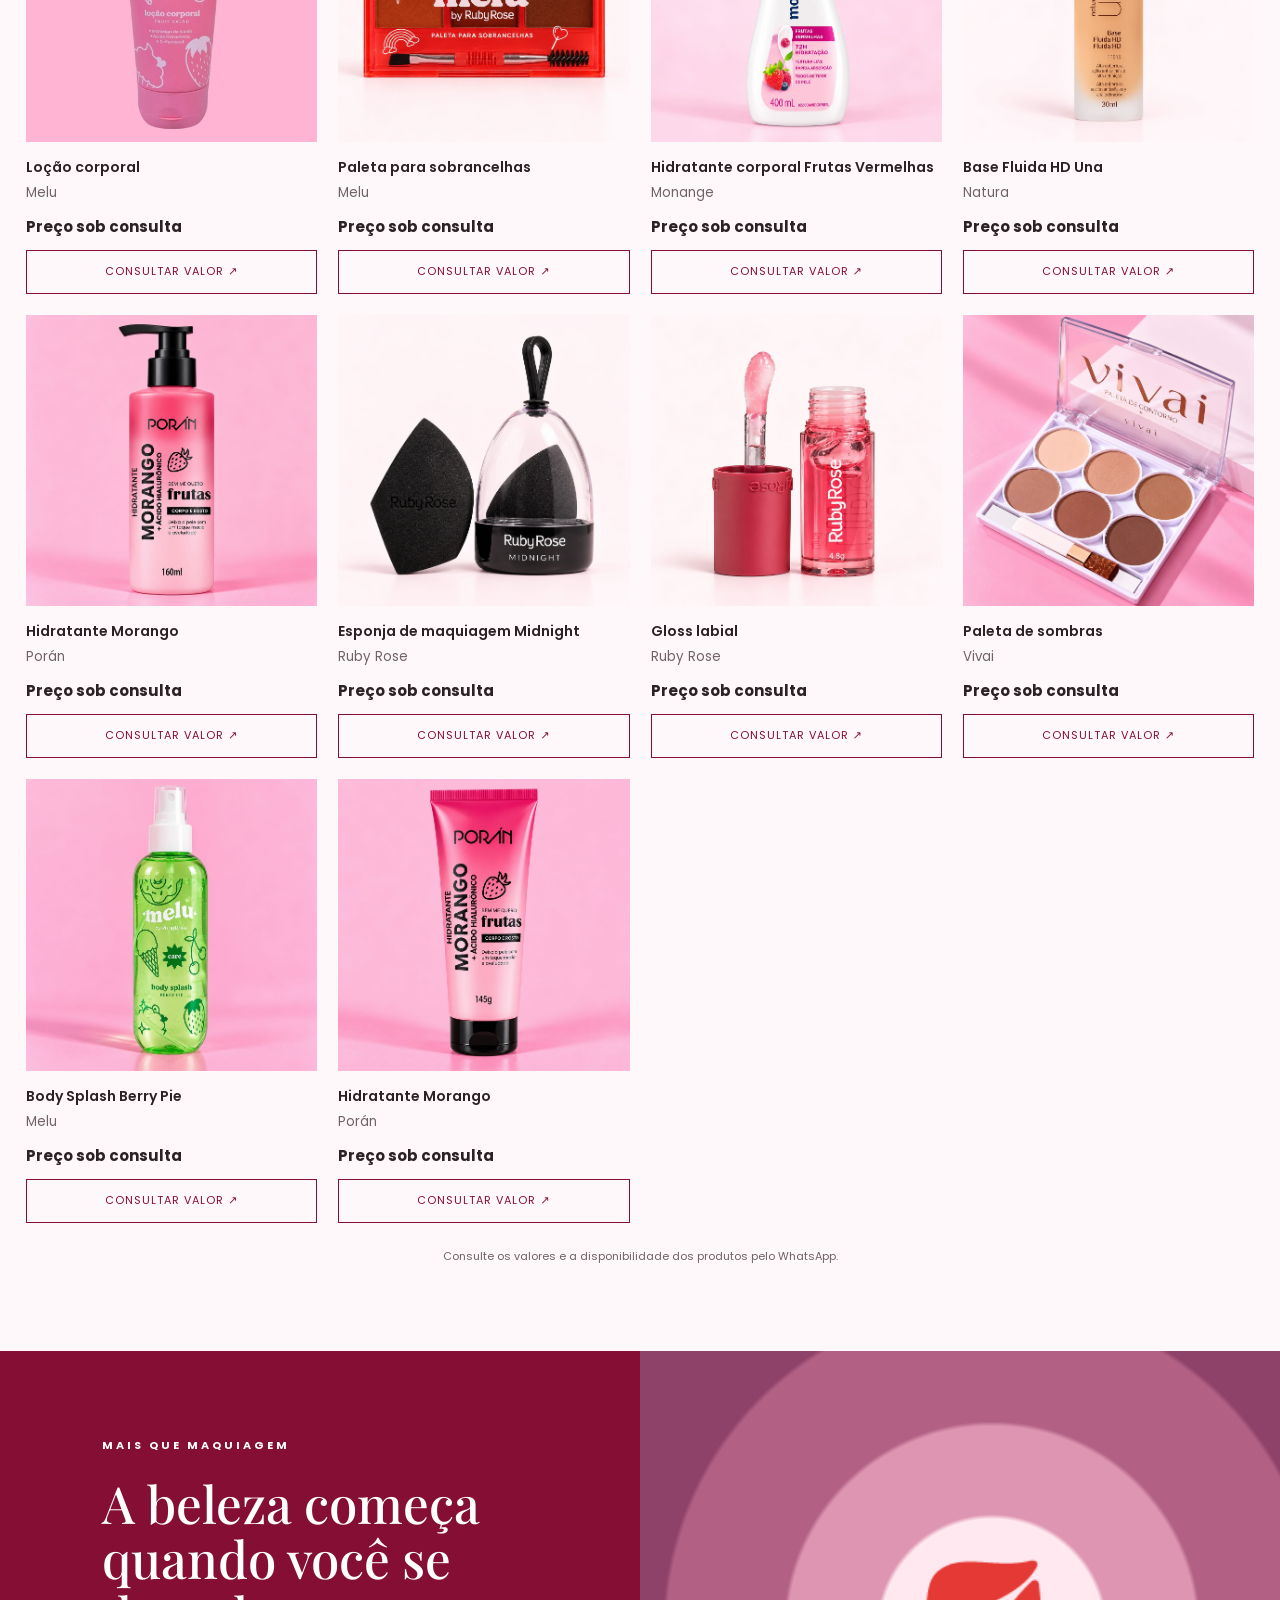
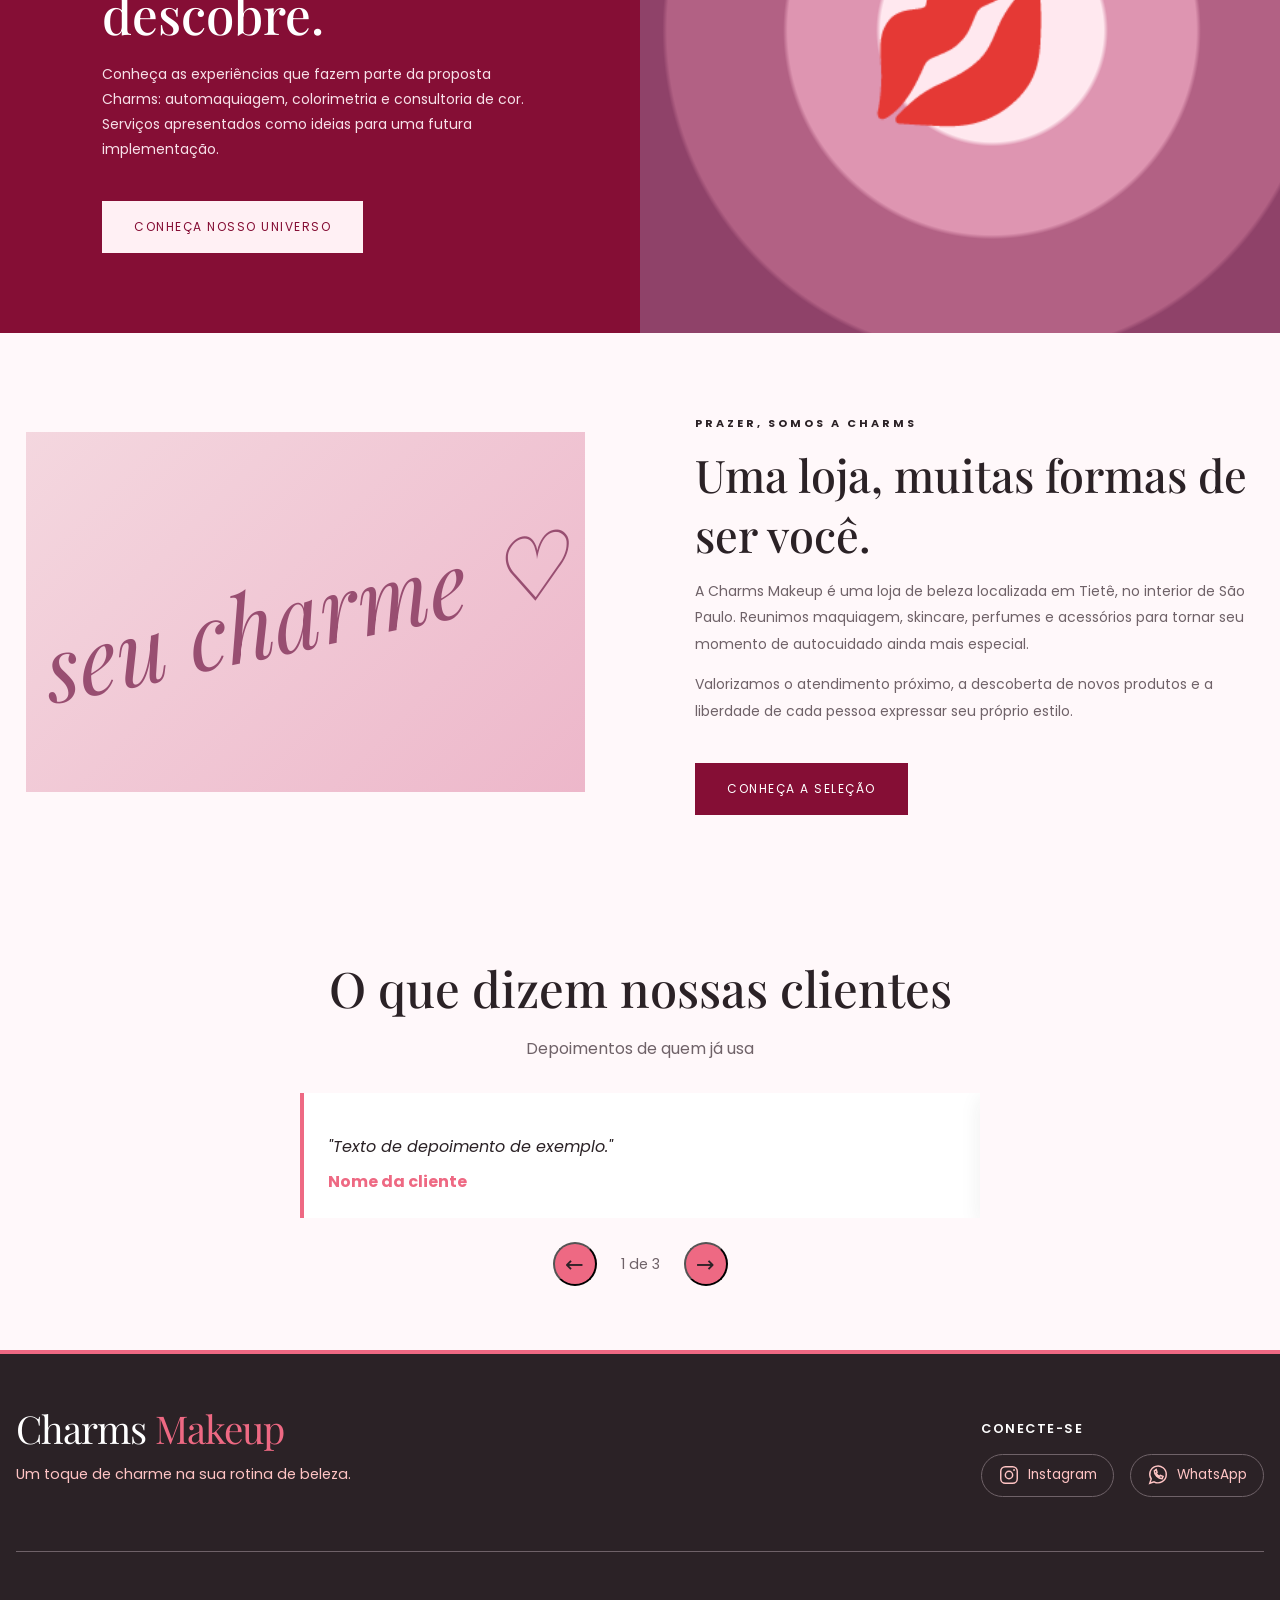
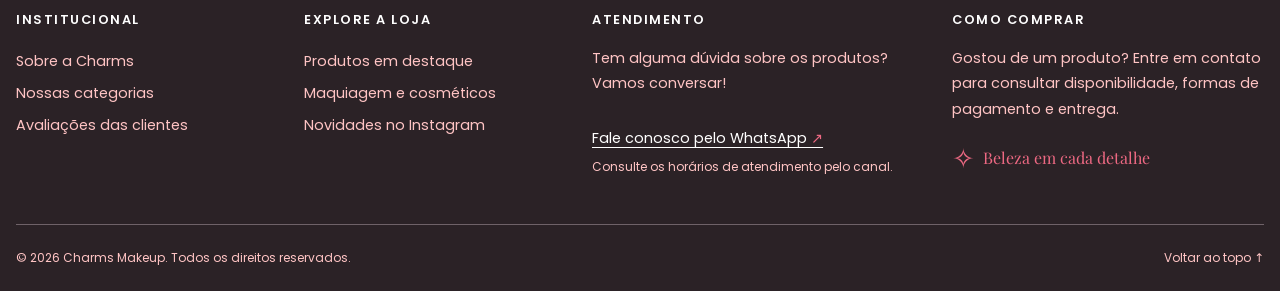
==== commit 92300ebc: "Produtos cadastrados e categorias arrastáveis no celular" ====
--- a/index.html
+++ b/index.html
@@ -1,51 +1,139 @@
 <!DOCTYPE html>
 <html lang="pt-BR">
+
 <head>
-<meta charset="UTF-8"><meta name="viewport" content="width=device-width, initial-scale=1.0">
-<title>Charms Makeup | Seu charme, do seu jeito</title>
-<link rel="preconnect" href="https://fonts.googleapis.com"><link rel="preconnect" href="https://fonts.gstatic.com" crossorigin>
-<link href="https://fonts.googleapis.com/css2?family=Poppins:wght@400;500;600;700&family=Playfair+Display:ital,wght@0,500;0,600;1,500&display=swap" rel="stylesheet">
-<link rel="stylesheet" href="css/variaveis.css">
-<link rel="stylesheet" href="css/inicio.css">
-<!-- Google tag (gtag.js) -->
-<script async src="https://www.googletagmanager.com/gtag/js?id=G-0GPN36VDHM"></script>
-<script>
-  window.dataLayer = window.dataLayer || [];
-  function gtag(){dataLayer.push(arguments);}
-  gtag('js', new Date());
-
-  gtag('config', 'G-0GPN36VDHM');
-</script>
-<link rel="icon" href="img/icon.png">
+  <meta charset="UTF-8">
+  <meta name="viewport" content="width=device-width, initial-scale=1.0">
+  <title>Charms Makeup | Seu charme, do seu jeito</title>
+  <link rel="preconnect" href="https://fonts.googleapis.com">
+  <link rel="preconnect" href="https://fonts.gstatic.com" crossorigin>
+  <link
+    href="https://fonts.googleapis.com/css2?family=Poppins:wght@400;500;600;700&family=Playfair+Display:ital,wght@0,500;0,600;1,500&display=swap"
+    rel="stylesheet">
+  <link rel="stylesheet" href="css/variaveis.css">
+  <link rel="stylesheet" href="css/inicio.css">
+  <!-- Google tag (gtag.js) -->
+  <script async src="https://www.googletagmanager.com/gtag/js?id=G-0GPN36VDHM"></script>
+  <script>
+    window.dataLayer = window.dataLayer || [];
+    function gtag() { dataLayer.push(arguments); }
+    gtag('js', new Date());
+
+    gtag('config', 'G-0GPN36VDHM');
+  </script>
+  <link rel="icon" href="img/icon.png">
 </head>
+
 <body id="topo">
-<div class="announcement">BELEZA, PERSONALIDADE E MUITO CHARME ♡</div>
-<header class="top"><div class="search"><span>⌕</span><input id="search" placeholder="O que você procura?" aria-label="Buscar produtos"></div><a class="brand" href="#inicio"><strong>charms</strong><span>MAKEUP</span></a><div class="head-actions"><button class="icon-btn" onclick="document.querySelector('#produtos').scrollIntoView({behavior:'smooth'})" aria-label="Ver produtos">♡</button><button class="icon-btn" onclick="toggleCart(true)" aria-label="Abrir sacola">♧<span class="counter" id="count">0</span></button></div></header>
-<nav class="nav" aria-label="Navegação principal"><a href="#produtos" onclick="filterCategory('Todos')">Todos os produtos</a><a href="#categorias">Categorias</a><a href="#produtos" onclick="filterCategory('Maquiagem')">Maquiagem</a><a href="#produtos" onclick="filterCategory('Corpo')">Corpo</a><a href="#experiencia">Experiência Charms</a><a href="#sobre">Sobre a loja</a><a href="cadastro.html">Cadastre-se</a></nav>
-<main id="inicio"><section class="hero"><div class="hero-copy"><div class="eyebrow">Bem-vinda ao universo Charms</div><h1>Seu charme,<br><em>do seu jeito.</em></h1><p>Um universo de beleza para você experimentar, se expressar e descobrir seus novos favoritos.</p><a href="#produtos" class="cta">Explorar produtos</a></div><div class="hero-visual" aria-hidden="true"><div class="orb"></div><div class="compact"><span>charms</span></div><div class="lipstick"><div class="tip"></div><div class="ring"></div><div class="case"></div></div><div class="floating">be you, be charms ♡</div></div></section>
-<div class="trust"><span>♡ Beleza para todos os estilos</span><span>✧ Variedade de produtos e marcas</span><span>⌂ Nossa loja fica em Tietê — SP</span></div>
-<section class="section" id="categorias"><div class="section-heading"><span class="eyebrow">Encontre seus favoritos</span><h2>Um charme para cada momento</h2><p>Explore o que combina com você.</p></div><div class="cats"><a href="#produtos" class="cat" onclick="filterCategory('Maquiagem')"><span class="emoji">💄</span><strong>Maquiagem</strong></a><a href="#produtos" class="cat" onclick="filterCategory('Corpo')"><span class="emoji">🧴</span><strong>Corpo</strong></a><a href="#produtos" class="cat" onclick="filterCategory('Fragrância')"><span class="emoji">🌸</span><strong>Fragrância</strong></a><a href="#produtos" class="cat" onclick="filterCategory('Acessórios')"><span class="emoji">🖌️</span><strong>Acessórios</strong></a><a href="#produtos" class="cat" onclick="filterCategory('Olhos')"><span class="emoji">🎨</span><strong>Olhos</strong></a></div></section>
-<section class="section" id="produtos" style="padding-top:25px"><div class="section-heading"><span class="eyebrow">Seleção Charms</span><h2>Os queridinhos da vez</h2><p>Inspirações para sua próxima descoberta.</p></div><div class="toolbar"><div class="chips" id="filters"></div><span style="font-size:12px;color:var(--muted)" id="results"></span></div><div class="product-grid" id="grid"></div><p class="note" style="text-align:center;margin-top:25px">Consulte os valores e a disponibilidade dos produtos pelo WhatsApp.</p></section>
-<section class="campaign" id="experiencia"><div class="campaign-copy"><span class="eyebrow">Mais que maquiagem</span><h2>A beleza começa quando você se descobre.</h2><p>Conheça as experiências que fazem parte da proposta Charms: automaquiagem, colorimetria e consultoria de cor. Serviços apresentados como ideias para uma futura implementação.</p><a href="#sobre" class="cta">Conheça nosso universo</a></div><div class="campaign-art" aria-hidden="true">💋</div></section>
-<section class="section about" id="sobre"><div class="about-art"><span>seu charme ♡</span></div><div><span class="eyebrow">Prazer, somos a Charms</span><h2>Uma loja, muitas formas de ser você.</h2><p>A Charms Makeup é uma loja de beleza localizada em Tietê, no interior de São Paulo. Reunimos maquiagem, skincare, perfumes e acessórios para tornar seu momento de autocuidado ainda mais especial.</p><p>Valorizamos o atendimento próximo, a descoberta de novos produtos e a liberdade de cada pessoa expressar seu próprio estilo.</p><a class="cta" href="#produtos">Conheça a seleção</a></div></section>    <section class="secao" id="avaliacoes">
+  <div class="announcement">BELEZA, PERSONALIDADE E MUITO CHARME ♡</div>
+  <header class="top">
+    <div class="search"><span>⌕</span><input id="search" placeholder="O que você procura?" aria-label="Buscar produtos">
+    </div><a class="brand" href="#inicio"><strong>charms</strong><span>MAKEUP</span></a>
+    <div class="head-actions"><button class="icon-btn"
+        onclick="document.querySelector('#produtos').scrollIntoView({behavior:'smooth'})"
+        aria-label="Ver produtos">♡</button><button class="icon-btn" onclick="toggleCart(true)"
+        aria-label="Abrir sacola">♧<span class="counter" id="count">0</span></button></div>
+  </header>
+  <nav class="nav" aria-label="Navegação principal"><a href="#produtos" onclick="filterCategory('Todos')">Todos os
+      produtos</a><a href="#categorias">Categorias</a><a href="#produtos"
+      onclick="filterCategory('Maquiagem')">Maquiagem</a><a href="#produtos"
+      onclick="filterCategory('Corpo')">Corpo</a><a href="#experiencia">Experiência Charms</a><a href="#sobre">Sobre a
+      loja</a><a href="cadastro.html">Cadastre-se</a></nav>
+  <main id="inicio">
+    <section class="hero">
+      <div class="hero-copy">
+        <div class="eyebrow">Bem-vinda ao universo Charms</div>
+        <h1>Seu charme,<br><em>do seu jeito.</em></h1>
+        <p>Um universo de beleza para você experimentar, se expressar e descobrir seus novos favoritos.</p><a
+          href="#produtos" class="cta">Explorar produtos</a>
+      </div>
+      <div class="hero-visual" aria-hidden="true">
+        <div class="orb"></div>
+        <div class="compact"><span></span></div>
+        <div class="lipstick">
+          <div class="tip"></div>
+          <div class="ring"></div>
+          <div class="case"></div>
+        </div>
+        <div class="floating">be you, be charms ♡</div>
+      </div>
+    </section>
+    <div class="trust"><span>♡ Beleza para todos os estilos</span><span>✧ Variedade de produtos e marcas</span><span>⌂
+        Nossa loja fica em Tietê — SP</span></div>
+    <section class="section" id="categorias">
+      <div class="section-heading"><span class="eyebrow">Encontre seus favoritos</span>
+        <h2>Um charme para cada momento</h2>
+        <p>Explore o que combina com você.</p>
+      </div>
+      <div class="cats"><a href="#produtos" class="cat" onclick="filterCategory('Maquiagem')"><span
+            class="emoji">💄</span><strong>Maquiagem</strong></a><a href="#produtos" class="cat"
+          onclick="filterCategory('Corpo')"><span class="emoji">🧴</span><strong>Corpo</strong></a><a href="#produtos"
+          class="cat" onclick="filterCategory('Fragrância')"><span
+            class="emoji">🌸</span><strong>Fragrância</strong></a><a href="#produtos" class="cat"
+          onclick="filterCategory('Acessórios')"><span class="emoji">🖌️</span><strong>Acessórios</strong></a><a
+          href="#produtos" class="cat" onclick="filterCategory('Olhos')"><span
+            class="emoji">🎨</span><strong>Olhos</strong></a></div>
+    </section>
+    <section class="section" id="produtos" style="padding-top:25px">
+      <div class="section-heading"><span class="eyebrow">Seleção Charms</span>
+        <h2>Os queridinhos da vez</h2>
+        <p>Inspirações para sua próxima descoberta.</p>
+      </div>
+      <div class="toolbar">
+        <div class="chips" id="filters"></div><span style="font-size:12px;color:var(--muted)" id="results"></span>
+      </div>
+      <div class="product-grid" id="grid"></div>
+      <p class="note" style="text-align:center;margin-top:25px">Consulte os valores e a disponibilidade dos produtos
+        pelo WhatsApp.</p>
+    </section>
+    <section class="campaign" id="experiencia">
+      <div class="campaign-copy"><span class="eyebrow">Mais que maquiagem</span>
+        <h2>A beleza começa quando você se descobre.</h2>
+        <p>Conheça as experiências que fazem parte da proposta Charms: automaquiagem, colorimetria e consultoria de cor.
+          Serviços apresentados como ideias para uma futura implementação.</p><a href="#sobre" class="cta">Conheça nosso
+          universo</a>
+      </div>
+      <div class="campaign-art" aria-hidden="true">💋</div>
+    </section>
+    <section class="section about" id="sobre">
+      <div class="about-art"><span>seu charme ♡</span></div>
+      <div><span class="eyebrow">Prazer, somos a Charms</span>
+        <h2>Uma loja, muitas formas de ser você.</h2>
+        <p>A Charms Makeup é uma loja de beleza localizada em Tietê, no interior de São Paulo. Reunimos maquiagem,
+          skincare, perfumes e acessórios para tornar seu momento de autocuidado ainda mais especial.</p>
+        <p>Valorizamos o atendimento próximo, a descoberta de novos produtos e a liberdade de cada pessoa expressar seu
+          próprio estilo.</p><a class="cta" href="#produtos">Conheça a seleção</a>
+      </div>
+    </section>
+    <section class="secao" id="avaliacoes">
       <div class="container">
         <h2 class="secao__titulo">O que dizem nossas clientes</h2>
         <p class="secao__subtitulo">Depoimentos de quem já usa</p>
-        <div class="carrossel-depoimentos" role="region" aria-roledescription="carrossel" aria-label="Avaliações das clientes">
-        <div class="depoimentos" id="depoimentos" tabindex="0" aria-label="Use as setas do teclado para navegar pelas avaliações">
-          <blockquote class="depoimento"><p>"Texto de depoimento de exemplo."</p><strong>Nome da cliente</strong></blockquote>
-          <blockquote class="depoimento"><p>"Texto de depoimento de exemplo."</p><strong>Nome da cliente</strong></blockquote>
-          <blockquote class="depoimento"><p>"Texto de depoimento de exemplo."</p><strong>Nome da cliente</strong></blockquote>
-        </div>
-        <div class="carrossel-controles" hidden>
-          <button class="carrossel-botao" type="button" data-direcao="-1" aria-label="Avaliação anterior" aria-controls="depoimentos">&#8592;</button>
-          <span class="carrossel-posicao" aria-live="polite" aria-atomic="true">1 de 3</span>
-          <button class="carrossel-botao" type="button" data-direcao="1" aria-label="Próxima avaliação" aria-controls="depoimentos">&#8594;</button>
-        </div>
-        </div>
-      </div>
-    </section>
-</main>
+        <div class="carrossel-depoimentos" role="region" aria-roledescription="carrossel"
+          aria-label="Avaliações das clientes">
+          <div class="depoimentos" id="depoimentos" tabindex="0"
+            aria-label="Use as setas do teclado para navegar pelas avaliações">
+            <blockquote class="depoimento">
+              <p>"Texto de depoimento de exemplo."</p><strong>Nome da cliente</strong>
+            </blockquote>
+            <blockquote class="depoimento">
+              <p>"Texto de depoimento de exemplo."</p><strong>Nome da cliente</strong>
+            </blockquote>
+            <blockquote class="depoimento">
+              <p>"Texto de depoimento de exemplo."</p><strong>Nome da cliente</strong>
+            </blockquote>
+          </div>
+          <div class="carrossel-controles" hidden>
+            <button class="carrossel-botao" type="button" data-direcao="-1" aria-label="Avaliação anterior"
+              aria-controls="depoimentos">&#8592;</button>
+            <span class="carrossel-posicao" aria-live="polite" aria-atomic="true">1 de 3</span>
+            <button class="carrossel-botao" type="button" data-direcao="1" aria-label="Próxima avaliação"
+              aria-controls="depoimentos">&#8594;</button>
+          </div>
+        </div>
+      </div>
+    </section>
+  </main>
   <footer class="rodape" id="contato">
     <div class="container">
       <div class="rodape__cabecalho">
@@ -57,11 +145,21 @@
           <h2>Conecte-se</h2>
           <div class="rodape__redes">
             <a target="_blank" href="https://www.instagram.com/charmsmake.up/" aria-label="Charms Makeup no Instagram">
-              <svg width="22" height="22" viewBox="0 0 24 24" fill="none" stroke="currentColor" stroke-width="1.6" aria-hidden="true"><rect x="3" y="3" width="18" height="18" rx="5"/><circle cx="12" cy="12" r="4"/><circle cx="17.5" cy="6.5" r="1" fill="currentColor" stroke="none"/></svg>
+              <svg width="22" height="22" viewBox="0 0 24 24" fill="none" stroke="currentColor" stroke-width="1.6"
+                aria-hidden="true">
+                <rect x="3" y="3" width="18" height="18" rx="5" />
+                <circle cx="12" cy="12" r="4" />
+                <circle cx="17.5" cy="6.5" r="1" fill="currentColor" stroke="none" />
+              </svg>
               Instagram
             </a>
-            <a target="_blank" href="https://api.whatsapp.com/send/?phone=15998442821&text&type=phone_number&app_absent=0">
-              <svg width="22" height="22" viewBox="0 0 24 24" fill="none" stroke="currentColor" stroke-width="1.6" aria-hidden="true"><path d="M21 11.5a9 9 0 0 1-13.3 7.9L3 21l1.6-4.7A9 9 0 1 1 21 11.5Z"/><path d="M8 7.5c0 4.5 4 8.5 8.5 8.5l1-2.5-3-1-1 1c-1.5-.7-2.8-2-3.5-3.5l1-1-1-3Z"/></svg>
+            <a target="_blank"
+              href="https://api.whatsapp.com/send/?phone=15998442821&text&type=phone_number&app_absent=0">
+              <svg width="22" height="22" viewBox="0 0 24 24" fill="none" stroke="currentColor" stroke-width="1.6"
+                aria-hidden="true">
+                <path d="M21 11.5a9 9 0 0 1-13.3 7.9L3 21l1.6-4.7A9 9 0 1 1 21 11.5Z" />
+                <path d="M8 7.5c0 4.5 4 8.5 8.5 8.5l1-2.5-3-1-1 1c-1.5-.7-2.8-2-3.5-3.5l1-1-1-3Z" />
+              </svg>
               WhatsApp
             </a>
           </div>
@@ -84,7 +182,9 @@
         <div>
           <h2>Atendimento</h2>
           <p>Tem alguma dúvida sobre os produtos? Vamos conversar!</p>
-          <a target="_blank" class="rodape__contato" href="https://api.whatsapp.com/send/?phone=15998442821&text&type=phone_number&app_absent=0">Fale conosco pelo WhatsApp <span aria-hidden="true">↗</span></a>
+          <a target="_blank" class="rodape__contato"
+            href="https://api.whatsapp.com/send/?phone=15998442821&text&type=phone_number&app_absent=0">Fale conosco
+            pelo WhatsApp <span aria-hidden="true">↗</span></a>
           <span class="rodape__nota">Consulte os horários de atendimento pelo canal.</span>
         </div>
         <div>
@@ -100,6 +200,22 @@
       </div>
     </div>
   </footer>
-<div class="overlay" id="overlay" onclick="toggleCart(false)"></div><aside class="drawer" id="drawer" role="dialog" aria-modal="true" aria-hidden="true" inert aria-label="Sacola de compras"><div class="drawer-head"><h2>Minha sacola</h2><button class="icon-btn" onclick="toggleCart(false)" aria-label="Fechar">✕</button></div><div class="cart-items" id="cart-items"></div><div class="cart-bottom"><div class="total"><span>Subtotal</span><span id="total">R$ 0,00</span></div><p class="note">Carrinho demonstrativo. O site não processa pedidos, pagamentos nem calcula frete.</p><button class="cta" onclick="showToast('O checkout é apenas ilustrativo neste protótipo.')">Continuar compra</button></div></aside><div class="toast" id="toast" role="status"></div>
-<script src="js/produtos.js"></script>
-<script src="js/loja.js"></script></body></html>
+  <div class="overlay" id="overlay" onclick="toggleCart(false)"></div>
+  <aside class="drawer" id="drawer" role="dialog" aria-modal="true" aria-hidden="true" inert
+    aria-label="Sacola de compras">
+    <div class="drawer-head">
+      <h2>Minha sacola</h2><button class="icon-btn" onclick="toggleCart(false)" aria-label="Fechar">✕</button>
+    </div>
+    <div class="cart-items" id="cart-items"></div>
+    <div class="cart-bottom">
+      <div class="total"><span>Subtotal</span><span id="total">R$ 0,00</span></div>
+      <p class="note">Carrinho demonstrativo. O site não processa pedidos, pagamentos nem calcula frete.</p><button
+        class="cta" onclick="showToast('O checkout é apenas ilustrativo neste protótipo.')">Continuar compra</button>
+    </div>
+  </aside>
+  <div class="toast" id="toast" role="status"></div>
+  <script src="js/produtos.js"></script>
+  <script src="js/loja.js"></script>
+</body>
+
+</html>
--- a/css/inicio.css
+++ b/css/inicio.css
@@ -1,87 +1,1294 @@
-
-:root{--wine:var(--cor-primaria-escura);--pink:var(--cor-primaria);--rose:var(--cor-primaria-clara);--light:var(--cor-fundo);--ink:var(--cor-texto);--muted:var(--cor-texto-suave);--line:var(--cor-borda)}*{box-sizing:border-box}html{scroll-behavior:smooth}body{margin:0;background:var(--cor-fundo);color:var(--ink);font-family:var(--fonte-corpo)}button,input{font:inherit}button{cursor:pointer}a{color:inherit;text-decoration:none}.announcement{background:var(--wine);color:white;text-align:center;font-size:11px;letter-spacing:2px;padding:11px}.top{display:grid;grid-template-columns:1fr auto 1fr;align-items:center;max-width:1320px;margin:auto;padding:23px 28px 19px;gap:20px}.brand{text-align:center;line-height:1}.brand strong{font:600 45px 'Playfair Display',serif;letter-spacing:-3px}.brand span{display:block;font-size:11px;letter-spacing:6px;margin-top:8px}.search{display:flex;gap:9px;align-items:center;border-bottom:1px solid #d8b6c6;padding:9px 0;max-width:255px}.search input{border:0;outline:0;width:100%;background:transparent;font-size:13px}.head-actions{justify-self:end;display:flex;gap:18px;align-items:center}.icon-btn{border:0;background:transparent;font-size:21px;color:var(--wine);position:relative}.counter{position:absolute;top:-8px;right:-9px;background:var(--wine);color:#fff;font-size:10px;border-radius:100%;width:17px;height:17px;display:grid;place-items:center}.nav{border-top:1px solid var(--line);border-bottom:1px solid var(--line);display:flex;align-items:center;justify-content:center;gap:40px;padding:14px 16px;font-size:12px;letter-spacing:1.2px;text-transform:uppercase}.nav a:hover{color:var(--cor-primaria)}.hero{min-height:535px;background:linear-gradient(110deg,#fbe6ec 0%,#f0c6d5 55%,#eab1c6 100%);display:grid;grid-template-columns:1fr 1fr;overflow:hidden}.hero-copy{padding:95px 5vw 90px max(7vw,28px);align-self:center;z-index:1}.eyebrow{letter-spacing:3px;font-size:11px;text-transform:uppercase;font-weight:700}.hero h1{font:500 clamp(48px,6vw,94px)/.99 'Playfair Display',serif;letter-spacing:-2.5px;margin:25px 0}.hero h1 em{color:var(--cor-primaria-escura)}.hero p{max-width:430px;font-size:15px;line-height:1.8}.cta{display:inline-block;border:0;background:var(--wine);color:#fff;padding:17px 32px;font-size:12px;text-transform:uppercase;letter-spacing:1.5px;margin-top:24px}.cta:hover{background:var(--cor-secundaria)}.hero-visual{position:relative;min-height:535px}.orb{position:absolute;border-radius:50%;background:#f9e7ed;box-shadow:inset -28px -30px 70px #ecb9cd,0 40px 80px #a85e7c40;width:min(43vw,530px);height:min(43vw,530px);top:30px;left:8%}.lipstick{position:absolute;width:116px;height:295px;left:39%;top:155px;transform:rotate(-18deg);filter:drop-shadow(20px 28px 18px #9e647766)}.lipstick .tip{height:95px;width:75px;background:linear-gradient(90deg,#9c2e52,#da7797 57%,#a63b5e);border-radius:43px 35px 7px 7px;clip-path:polygon(0 32%,100% 0,100% 100%,0 100%);margin:auto}.lipstick .ring{height:20px;background:linear-gradient(90deg,#a96881,#f7cadd,#9a5c76);width:92px;margin:auto}.lipstick .case{height:164px;width:104px;margin:auto;background:linear-gradient(90deg,#61263f,#aa6481 40%,#75314d 85%);border-radius:3px 3px 11px 11px}.compact{position:absolute;top:190px;left:3%;width:235px;height:235px;border-radius:50%;background:#5a2943;border:12px solid #7a3959;box-shadow:10px 30px 35px #96566d6b;display:grid;place-items:center;transform:rotate(-17deg)}.compact:before{content:'';width:182px;height:182px;border-radius:50%;background:radial-gradient(circle at 30% 30%,#f6bad0,#cb7394 68%,#a64e70);box-shadow:inset 0 0 9px #a85475}.compact span{position:absolute;color:#ffffffbf;font:italic 29px 'Playfair Display';transform:rotate(17deg)}.floating{position:absolute;right:6%;top:85px;background:#fff9f4c9;padding:12px 18px;transform:rotate(8deg);font:italic 24px 'Playfair Display';color:#a2436e}.trust{display:flex;justify-content:space-evenly;flex-wrap:wrap;gap:16px;background:#fff6f8;padding:22px;font-size:12px;letter-spacing:.3px}.trust span{display:flex;gap:10px;align-items:center}.section{max-width:1280px;padding:76px 26px;margin:auto}.section-heading{text-align:center;margin-bottom:38px}.section-heading h2{font:500 clamp(31px,4vw,49px) 'Playfair Display';margin:10px 0}.section-heading p{color:var(--muted);font-size:14px}.cats{display:grid;grid-template-columns:repeat(4,1fr);gap:20px}.cat{background:linear-gradient(135deg,#faeaf0,#eac1d1);aspect-ratio:1/1.08;position:relative;overflow:hidden;display:flex;justify-content:center;align-items:flex-end;padding:23px}.cat:nth-child(2){background:linear-gradient(135deg,#f3e3dc,#dcb4b8)}.cat:nth-child(3){background:linear-gradient(135deg,#f8dfe4,#dbaaba)}.cat:nth-child(4){background:linear-gradient(135deg,#f5e7e4,#d8c0d2)}.cat .emoji{font-size:92px;position:absolute;top:20%;transform:rotate(-12deg);filter:drop-shadow(8px 14px 8px #81506033)}.cat strong{background:#fffdf9ed;padding:12px 23px;min-width:73%;text-align:center;z-index:1;font-size:12px;text-transform:uppercase;letter-spacing:1.5px}.toolbar{display:flex;justify-content:space-between;align-items:center;gap:12px;margin:28px 0;flex-wrap:wrap}.chips{display:flex;gap:9px;flex-wrap:wrap}.chip{border:1px solid #dcbac9;background:transparent;color:var(--wine);padding:10px 16px;font-size:12px}.chip.active{background:var(--wine);color:#fff}.product-grid{display:grid;grid-template-columns:repeat(4,1fr);gap:21px}.product-card{min-width:0}.product-art{height:285px;background:linear-gradient(150deg,#f9e9ee,#ecc9d6);position:relative;display:flex;align-items:center;justify-content:center;overflow:hidden}.product-card:nth-child(2n) .product-art{background:linear-gradient(130deg,#f6ede6,#efd6da)}.product-card:nth-child(3n) .product-art{background:linear-gradient(120deg,#eee0e9,#edc3d2)}.product-art .object{font-size:110px;filter:drop-shadow(8px 17px 9px #8150604d);transition:transform .3s}.product-card:hover .object{transform:scale(1.12) rotate(-7deg)}.tag{position:absolute;top:13px;left:13px;background:white;padding:7px 10px;font-size:10px;letter-spacing:1px;text-transform:uppercase}.product-card h3{font-size:14px;font-weight:600;margin:15px 0 5px}.product-card small{color:var(--muted)}.price{font-weight:700;font-size:15px;margin:12px 0}.add{width:100%;padding:12px;border:1px solid var(--wine);background:transparent;color:var(--wine);font-size:11px;text-transform:uppercase;letter-spacing:1px}.add:hover{color:white;background:var(--wine)}.empty{padding:30px;text-align:center;color:var(--muted);grid-column:1/-1}.campaign{background:var(--cor-primaria-escura);color:white;display:grid;grid-template-columns:1fr 1fr;min-height:420px}.campaign-copy{padding:80px 8vw}.campaign h2{font:500 clamp(36px,4vw,65px)/1.08 'Playfair Display';margin:20px 0}.campaign p{font-size:14px;line-height:1.8;color:#f7e1e9}.campaign .cta{background:#fff0f4;color:var(--wine)}.campaign-art{background:radial-gradient(circle at 55% 48%,#ffe8ef 0 24%,#de95b1 25% 44%,#b26184 45% 70%,#8f4269 71%);display:grid;place-items:center;font-size:155px;overflow:hidden}.about{display:grid;grid-template-columns:1fr 1fr;gap:9%;align-items:center}.about-art{min-height:360px;background:linear-gradient(135deg,#f4d7df,#edb7ca);display:grid;place-items:center;position:relative}.about-art span{font:italic 90px 'Playfair Display';color:#984e71;transform:rotate(-12deg)}.about h2{font:500 45px 'Playfair Display';margin:10px 0}.about p{line-height:1.9;color:var(--muted);font-size:14px}.footer{background:var(--cor-primaria-clara);padding:58px 6vw 20px}.foot-grid{display:grid;grid-template-columns:2fr 1fr 1fr;gap:60px;max-width:1220px;margin:auto}.footer h4{letter-spacing:1px;text-transform:uppercase;font-size:12px}.footer p,.footer a{font-size:13px;line-height:2;color:#674d5a}.footer a{display:block}.copyright{text-align:center;border-top:1px solid #dfc0ce;margin-top:40px;padding-top:20px;font-size:11px;color:#805f6f}.overlay{position:fixed;inset:0;background:#23131bb0;z-index:5;display:none}.overlay.open{display:block}.drawer{position:fixed;right:0;top:0;bottom:0;width:min(440px,100%);background:#fffefa;z-index:6;transform:translateX(105%);transition:transform .3s;display:flex;flex-direction:column;padding:26px;box-shadow:-12px 0 40px #0002}.drawer.open{transform:translateX(0)}.drawer-head{display:flex;justify-content:space-between;align-items:center;border-bottom:1px solid var(--line)}.drawer-head h2{font:500 32px 'Playfair Display'}.cart-items{flex:1;overflow:auto;padding:20px 0}.cart-item{display:flex;gap:14px;border-bottom:1px solid var(--line);padding:16px 0}.cart-emoji{width:65px;height:70px;background:#f7dfeb;display:grid;place-items:center;font-size:37px}.cart-info{flex:1;font-size:13px}.cart-info strong{display:block;margin-bottom:5px}.cart-info button{background:none;border:0;text-decoration:underline;color:var(--muted);font-size:12px;padding:6px 0}.cart-bottom{border-top:1px solid var(--line);padding-top:18px}.cart-bottom .total{display:flex;justify-content:space-between;font-size:18px;font-weight:700}.cart-bottom .cta{width:100%}.note{font-size:11px;color:var(--muted);line-height:1.5}.toast{position:fixed;bottom:25px;left:50%;transform:translate(-50%,120px);background:var(--wine);color:white;padding:14px 22px;font-size:13px;transition:transform .3s;z-index:8}.toast.show{transform:translate(-50%,0)}@media(max-width:800px){.top{grid-template-columns:1fr auto;padding:15px}.brand{grid-column:1;grid-row:1;text-align:left}.brand strong{font-size:34px}.brand span{font-size:8px}.search{grid-column:1/-1;grid-row:2;max-width:none}.head-actions{grid-column:2;grid-row:1}.nav{overflow:auto;justify-content:flex-start;gap:22px;white-space:nowrap}.hero{grid-template-columns:1fr;min-height:0}.hero-copy{padding:48px 24px 20px}.hero h1{font-size:58px}.hero-visual{min-height:340px}.orb{width:345px;height:345px;top:0;left:20%}.compact{width:158px;height:158px;top:113px;left:11%}.compact:before{width:121px;height:121px}.lipstick{left:52%;top:75px;transform:scale(.8) rotate(-18deg)}.floating{top:30px}.cats,.product-grid{grid-template-columns:repeat(2,1fr)}.product-art{height:230px}.section{padding:53px 18px}.campaign,.about{grid-template-columns:1fr}.campaign-copy{padding:54px 28px}.campaign-art{min-height:280px}.foot-grid{grid-template-columns:1fr;gap:14px}.about-art{min-height:270px}}@media(max-width:460px){.hero h1{font-size:49px}.nav{font-size:10px}.cats{gap:11px}.cat{padding:12px}.cat .emoji{font-size:65px}.cat strong{font-size:10px;min-width:100%;padding:10px 4px}.product-grid{gap:12px}.product-art{height:190px}.product-art .object{font-size:83px}.product-card h3{font-size:12px}}
+:root {
+  --wine: var(--cor-primaria-escura);
+  --pink: var(--cor-primaria);
+  --rose: var(--cor-primaria-clara);
+  --light: var(--cor-fundo);
+  --ink: var(--cor-texto);
+  --muted: var(--cor-texto-suave);
+  --line: var(--cor-borda)
+}
+
+* {
+  box-sizing: border-box
+}
+
+html {
+  scroll-behavior: smooth
+}
+
+body {
+  margin: 0;
+  background: var(--cor-fundo);
+  color: var(--ink);
+  font-family: var(--fonte-corpo)
+}
+
+button,
+input {
+  font: inherit
+}
+
+button {
+  cursor: pointer
+}
+
+a {
+  color: inherit;
+  text-decoration: none
+}
+
+.announcement {
+  background: var(--wine);
+  color: white;
+  text-align: center;
+  font-size: 11px;
+  letter-spacing: 2px;
+  padding: 11px
+}
+
+.top {
+  display: grid;
+  grid-template-columns: 1fr auto 1fr;
+  align-items: center;
+  max-width: 1320px;
+  margin: auto;
+  padding: 23px 28px 19px;
+  gap: 20px
+}
+
+.brand {
+  text-align: center;
+  line-height: 1
+}
+
+.brand strong {
+  font: 600 45px 'Playfair Display', serif;
+  letter-spacing: -3px
+}
+
+.brand span {
+  display: block;
+  font-size: 11px;
+  letter-spacing: 6px;
+  margin-top: 8px
+}
+
+.search {
+  display: flex;
+  gap: 9px;
+  align-items: center;
+  border-bottom: 1px solid #d8b6c6;
+  padding: 9px 0;
+  max-width: 255px
+}
+
+.search input {
+  border: 0;
+  outline: 0;
+  width: 100%;
+  background: transparent;
+  font-size: 13px
+}
+
+.head-actions {
+  justify-self: end;
+  display: flex;
+  gap: 18px;
+  align-items: center
+}
+
+.icon-btn {
+  border: 0;
+  background: transparent;
+  font-size: 21px;
+  color: var(--wine);
+  position: relative
+}
+
+.counter {
+  position: absolute;
+  top: -8px;
+  right: -9px;
+  background: var(--wine);
+  color: #fff;
+  font-size: 10px;
+  border-radius: 100%;
+  width: 17px;
+  height: 17px;
+  display: grid;
+  place-items: center
+}
+
+.nav {
+  border-top: 1px solid var(--line);
+  border-bottom: 1px solid var(--line);
+  display: flex;
+  align-items: center;
+  justify-content: center;
+  gap: 40px;
+  padding: 14px 16px;
+  font-size: 12px;
+  letter-spacing: 1.2px;
+  text-transform: uppercase
+}
+
+.nav a:hover {
+  color: var(--cor-primaria)
+}
+
+.hero {
+  min-height: 535px;
+  background: linear-gradient(110deg, #fbe6ec 0%, #f0c6d5 55%, #eab1c6 100%);
+  display: grid;
+  grid-template-columns: 1fr 1fr;
+  overflow: hidden
+}
+
+.hero-copy {
+  padding: 95px 5vw 90px max(7vw, 28px);
+  align-self: center;
+  z-index: 1
+}
+
+.eyebrow {
+  letter-spacing: 3px;
+  font-size: 11px;
+  text-transform: uppercase;
+  font-weight: 700
+}
+
+.hero h1 {
+  font: 500 clamp(48px, 6vw, 94px)/.99 'Playfair Display', serif;
+  letter-spacing: -2.5px;
+  margin: 25px 0
+}
+
+.hero h1 em {
+  color: var(--cor-primaria-escura)
+}
+
+.hero p {
+  max-width: 430px;
+  font-size: 15px;
+  line-height: 1.8
+}
+
+.cta {
+  display: inline-block;
+  border: 0;
+  background: var(--wine);
+  color: #fff;
+  padding: 17px 32px;
+  font-size: 12px;
+  text-transform: uppercase;
+  letter-spacing: 1.5px;
+  margin-top: 24px
+}
+
+.cta:hover {
+  background: var(--cor-secundaria)
+}
+
+.hero-visual {
+  position: relative;
+  min-height: 535px
+}
+
+.orb {
+  position: absolute;
+  border-radius: 50%;
+  background: #f9e7ed;
+  box-shadow: inset -28px -30px 70px #ecb9cd, 0 40px 80px #a85e7c40;
+  width: min(43vw, 530px);
+  height: min(43vw, 530px);
+  top: 30px;
+  left: 8%
+}
+
+.lipstick {
+  position: absolute;
+  width: 116px;
+  height: 295px;
+  left: 39%;
+  top: 155px;
+  transform: rotate(-18deg);
+  filter: drop-shadow(20px 28px 18px #9e647766)
+}
+
+.lipstick .tip {
+  height: 95px;
+  width: 75px;
+  background: linear-gradient(90deg, #9c2e52, #da7797 57%, #a63b5e);
+  border-radius: 43px 35px 7px 7px;
+  clip-path: polygon(0 32%, 100% 0, 100% 100%, 0 100%);
+  margin: auto
+}
+
+.lipstick .ring {
+  height: 20px;
+  background: linear-gradient(90deg, #a96881, #f7cadd, #9a5c76);
+  width: 92px;
+  margin: auto
+}
+
+.lipstick .case {
+  height: 164px;
+  width: 104px;
+  margin: auto;
+  background: linear-gradient(90deg, #61263f, #aa6481 40%, #75314d 85%);
+  border-radius: 3px 3px 11px 11px
+}
+
+.compact {
+  position: absolute;
+  top: 190px;
+  left: 3%;
+  width: 235px;
+  height: 235px;
+  border-radius: 50%;
+  background: #5a2943;
+  border: 12px solid #7a3959;
+  box-shadow: 10px 30px 35px #96566d6b;
+  display: grid;
+  place-items: center;
+  transform: rotate(-17deg)
+}
+
+.compact:before {
+  content: '';
+  width: 182px;
+  height: 182px;
+  border-radius: 50%;
+  background: radial-gradient(circle at 30% 30%, #f6bad0, #cb7394 68%, #a64e70);
+  box-shadow: inset 0 0 9px #a85475
+}
+
+.compact span {
+  position: absolute;
+  color: #ffffffbf;
+  font: italic 29px 'Playfair Display';
+  transform: rotate(17deg)
+}
+
+.floating {
+  position: absolute;
+  right: 6%;
+  top: 85px;
+  background: #fff9f4c9;
+  padding: 12px 18px;
+  transform: rotate(8deg);
+  font: italic 24px 'Playfair Display';
+  color: #a2436e
+}
+
+.trust {
+  display: flex;
+  justify-content: space-evenly;
+  flex-wrap: wrap;
+  gap: 16px;
+  background: #fff6f8;
+  padding: 22px;
+  font-size: 12px;
+  letter-spacing: .3px
+}
+
+.trust span {
+  display: flex;
+  gap: 10px;
+  align-items: center
+}
+
+.section {
+  max-width: 1280px;
+  padding: 76px 26px;
+  margin: auto
+}
+
+.section-heading {
+  text-align: center;
+  margin-bottom: 38px
+}
+
+.section-heading h2 {
+  font: 500 clamp(31px, 4vw, 49px) 'Playfair Display';
+  margin: 10px 0
+}
+
+.section-heading p {
+  color: var(--muted);
+  font-size: 14px
+}
+
+.cats {
+  display: grid;
+  grid-template-columns: repeat(4, 1fr);
+  gap: 20px
+}
+
+.cat {
+  background: linear-gradient(135deg, #faeaf0, #eac1d1);
+  aspect-ratio: 1/1.08;
+  position: relative;
+  overflow: hidden;
+  display: flex;
+  justify-content: center;
+  align-items: flex-end;
+  padding: 23px
+}
+
+.cat:nth-child(2) {
+  background: linear-gradient(135deg, #f3e3dc, #dcb4b8)
+}
+
+.cat:nth-child(3) {
+  background: linear-gradient(135deg, #f8dfe4, #dbaaba)
+}
+
+.cat:nth-child(4) {
+  background: linear-gradient(135deg, #f5e7e4, #d8c0d2)
+}
+
+.cat .emoji {
+  font-size: 92px;
+  position: absolute;
+  top: 20%;
+  transform: rotate(-12deg);
+  filter: drop-shadow(8px 14px 8px #81506033)
+}
+
+.cat strong {
+  background: #fffdf9ed;
+  padding: 12px 23px;
+  min-width: 73%;
+  text-align: center;
+  z-index: 1;
+  font-size: 12px;
+  text-transform: uppercase;
+  letter-spacing: 1.5px
+}
+
+.toolbar {
+  display: flex;
+  justify-content: space-between;
+  align-items: center;
+  gap: 12px;
+  margin: 28px 0;
+  flex-wrap: wrap
+}
+
+.chips {
+  display: flex;
+  gap: 9px;
+  flex-wrap: wrap
+}
+
+.chip {
+  border: 1px solid #dcbac9;
+  background: transparent;
+  color: var(--wine);
+  padding: 10px 16px;
+  font-size: 12px
+}
+
+.chip.active {
+  background: var(--wine);
+  color: #fff
+}
+
+.product-grid {
+  display: grid;
+  grid-template-columns: repeat(4, 1fr);
+  gap: 21px
+}
+
+.product-card {
+  min-width: 0
+}
+
+.product-art {
+  height: 285px;
+  background: linear-gradient(150deg, #f9e9ee, #ecc9d6);
+  position: relative;
+  display: flex;
+  align-items: center;
+  justify-content: center;
+  overflow: hidden
+}
+
+.product-card:nth-child(2n) .product-art {
+  background: linear-gradient(130deg, #f6ede6, #efd6da)
+}
+
+.product-card:nth-child(3n) .product-art {
+  background: linear-gradient(120deg, #eee0e9, #edc3d2)
+}
+
+.product-art .object {
+  font-size: 110px;
+  filter: drop-shadow(8px 17px 9px #8150604d);
+  transition: transform .3s
+}
+
+.product-card:hover .object {
+  transform: scale(1.12) rotate(-7deg)
+}
+
+.tag {
+  position: absolute;
+  top: 13px;
+  left: 13px;
+  background: white;
+  padding: 7px 10px;
+  font-size: 10px;
+  letter-spacing: 1px;
+  text-transform: uppercase
+}
+
+.product-card h3 {
+  font-size: 14px;
+  font-weight: 600;
+  margin: 15px 0 5px
+}
+
+.product-card small {
+  color: var(--muted)
+}
+
+.price {
+  font-weight: 700;
+  font-size: 15px;
+  margin: 12px 0
+}
+
+.add {
+  width: 100%;
+  padding: 12px;
+  border: 1px solid var(--wine);
+  background: transparent;
+  color: var(--wine);
+  font-size: 11px;
+  text-transform: uppercase;
+  letter-spacing: 1px
+}
+
+.add:hover {
+  color: white;
+  background: var(--wine)
+}
+
+.empty {
+  padding: 30px;
+  text-align: center;
+  color: var(--muted);
+  grid-column: 1/-1
+}
+
+.campaign {
+  background: var(--cor-primaria-escura);
+  color: white;
+  display: grid;
+  grid-template-columns: 1fr 1fr;
+  min-height: 420px
+}
+
+.campaign-copy {
+  padding: 80px 8vw
+}
+
+.campaign h2 {
+  font: 500 clamp(36px, 4vw, 65px)/1.08 'Playfair Display';
+  margin: 20px 0
+}
+
+.campaign p {
+  font-size: 14px;
+  line-height: 1.8;
+  color: #f7e1e9
+}
+
+.campaign .cta {
+  background: #fff0f4;
+  color: var(--wine)
+}
+
+.campaign-art {
+  background: radial-gradient(circle at 55% 48%, #ffe8ef 0 24%, #de95b1 25% 44%, #b26184 45% 70%, #8f4269 71%);
+  display: grid;
+  place-items: center;
+  font-size: 155px;
+  overflow: hidden
+}
+
+.about {
+  display: grid;
+  grid-template-columns: 1fr 1fr;
+  gap: 9%;
+  align-items: center
+}
+
+.about-art {
+  min-height: 360px;
+  background: linear-gradient(135deg, #f4d7df, #edb7ca);
+  display: grid;
+  place-items: center;
+  position: relative
+}
+
+.about-art span {
+  font: italic 90px 'Playfair Display';
+  color: #984e71;
+  transform: rotate(-12deg)
+}
+
+.about h2 {
+  font: 500 45px 'Playfair Display';
+  margin: 10px 0
+}
+
+.about p {
+  line-height: 1.9;
+  color: var(--muted);
+  font-size: 14px
+}
+
+.footer {
+  background: var(--cor-primaria-clara);
+  padding: 58px 6vw 20px
+}
+
+.foot-grid {
+  display: grid;
+  grid-template-columns: 2fr 1fr 1fr;
+  gap: 60px;
+  max-width: 1220px;
+  margin: auto
+}
+
+.footer h4 {
+  letter-spacing: 1px;
+  text-transform: uppercase;
+  font-size: 12px
+}
+
+.footer p,
+.footer a {
+  font-size: 13px;
+  line-height: 2;
+  color: #674d5a
+}
+
+.footer a {
+  display: block
+}
+
+.copyright {
+  text-align: center;
+  border-top: 1px solid #dfc0ce;
+  margin-top: 40px;
+  padding-top: 20px;
+  font-size: 11px;
+  color: #805f6f
+}
+
+.overlay {
+  position: fixed;
+  inset: 0;
+  background: #23131bb0;
+  z-index: 5;
+  display: none
+}
+
+.overlay.open {
+  display: block
+}
+
+.drawer {
+  position: fixed;
+  right: 0;
+  top: 0;
+  bottom: 0;
+  width: min(440px, 100%);
+  background: #fffefa;
+  z-index: 6;
+  transform: translateX(105%);
+  transition: transform .3s;
+  display: flex;
+  flex-direction: column;
+  padding: 26px;
+  box-shadow: -12px 0 40px #0002
+}
+
+.drawer.open {
+  transform: translateX(0)
+}
+
+.drawer-head {
+  display: flex;
+  justify-content: space-between;
+  align-items: center;
+  border-bottom: 1px solid var(--line)
+}
+
+.drawer-head h2 {
+  font: 500 32px 'Playfair Display'
+}
+
+.cart-items {
+  flex: 1;
+  overflow: auto;
+  padding: 20px 0
+}
+
+.cart-item {
+  display: flex;
+  gap: 14px;
+  border-bottom: 1px solid var(--line);
+  padding: 16px 0
+}
+
+.cart-emoji {
+  width: 65px;
+  height: 70px;
+  background: #f7dfeb;
+  display: grid;
+  place-items: center;
+  font-size: 37px
+}
+
+.cart-info {
+  flex: 1;
+  font-size: 13px
+}
+
+.cart-info strong {
+  display: block;
+  margin-bottom: 5px
+}
+
+.cart-info button {
+  background: none;
+  border: 0;
+  text-decoration: underline;
+  color: var(--muted);
+  font-size: 12px;
+  padding: 6px 0
+}
+
+.cart-bottom {
+  border-top: 1px solid var(--line);
+  padding-top: 18px
+}
+
+.cart-bottom .total {
+  display: flex;
+  justify-content: space-between;
+  font-size: 18px;
+  font-weight: 700
+}
+
+.cart-bottom .cta {
+  width: 100%
+}
+
+.note {
+  font-size: 11px;
+  color: var(--muted);
+  line-height: 1.5
+}
+
+.toast {
+  position: fixed;
+  bottom: 25px;
+  left: 50%;
+  transform: translate(-50%, 120px);
+  background: var(--wine);
+  color: white;
+  padding: 14px 22px;
+  font-size: 13px;
+  transition: transform .3s;
+  z-index: 8
+}
+
+.toast.show {
+  transform: translate(-50%, 0)
+}
+
+@media(max-width:800px) {
+  .top {
+    grid-template-columns: 1fr auto;
+    padding: 15px
+  }
+
+  .brand {
+    grid-column: 1;
+    grid-row: 1;
+    text-align: left
+  }
+
+  .brand strong {
+    font-size: 34px
+  }
+
+  .brand span {
+    font-size: 8px
+  }
+
+  .search {
+    grid-column: 1/-1;
+    grid-row: 2;
+    max-width: none
+  }
+
+  .head-actions {
+    grid-column: 2;
+    grid-row: 1
+  }
+
+  .nav {
+    overflow: auto;
+    justify-content: flex-start;
+    gap: 22px;
+    white-space: nowrap
+  }
+
+  .hero {
+    grid-template-columns: 1fr;
+    min-height: 0
+  }
+
+  .hero-copy {
+    padding: 48px 24px 20px
+  }
+
+  .hero h1 {
+    font-size: 58px
+  }
+
+  .hero-visual {
+    min-height: 340px
+  }
+
+  .orb {
+    width: 345px;
+    height: 345px;
+    top: 0;
+    left: 20%
+  }
+
+  .compact {
+    width: 158px;
+    height: 158px;
+    top: 113px;
+    left: 11%
+  }
+
+  .compact:before {
+    width: 121px;
+    height: 121px
+  }
+
+  .lipstick {
+    left: 52%;
+    top: 75px;
+    transform: scale(.8) rotate(-18deg)
+  }
+
+  .floating {
+    top: 30px
+  }
+
+  .cats,
+  .product-grid {
+    grid-template-columns: repeat(2, 1fr)
+  }
+
+  .product-art {
+    height: 230px
+  }
+
+  .section {
+    padding: 53px 18px
+  }
+
+  .campaign,
+  .about {
+    grid-template-columns: 1fr
+  }
+
+  .campaign-copy {
+    padding: 54px 28px
+  }
+
+  .campaign-art {
+    min-height: 280px
+  }
+
+  .foot-grid {
+    grid-template-columns: 1fr;
+    gap: 14px
+  }
+
+  .about-art {
+    min-height: 270px
+  }
+}
+
+@media(max-width:460px) {
+  .hero h1 {
+    font-size: 49px
+  }
+
+  .nav {
+    font-size: 10px
+  }
+
+  .cats {
+    gap: 11px
+  }
+
+  .cat {
+    padding: 12px
+  }
+
+  .cat .emoji {
+    font-size: 65px
+  }
+
+  .cat strong {
+    font-size: 10px;
+    min-width: 100%;
+    padding: 10px 4px
+  }
+
+  .product-grid {
+    gap: 12px
+  }
+
+  .product-art {
+    height: 190px
+  }
+
+  .product-art .object {
+    font-size: 83px
+  }
+
+  .product-card h3 {
+    font-size: 12px
+  }
+}
 
 /* ---------- Depoimentos ---------- */
-.carrossel-depoimentos { max-width: 680px; margin-inline: auto; }
-.depoimentos { display: flex; overflow: hidden; scroll-snap-type: x mandatory;}
-.depoimento { flex: 0 0 100%; min-width: 0; scroll-snap-align: start; background: var(--cor-superficie); border-left: 4px solid var(--cor-primaria); padding: var(--espaco-md); box-shadow: var(--sombra); }
-.depoimento p { font-style: italic; margin-bottom: var(--espaco-xs); }
-.depoimento strong { color: var(--cor-primaria); }
-.carrossel-controles { display: flex; align-items: center; justify-content: center; gap: var(--espaco-md); margin-top: var(--espaco-md); }
-.carrossel-controles[hidden] { display: none; }
-.carrossel-botao { width: 44px; height: 44px; border-radius: var(--raio-botao); background: var(--cor-primaria); color: var(--cor-texto); font-size: 1.4rem; }
-.carrossel-botao:hover { background: var(--cor-primaria-clara); }
-.carrossel-botao:focus-visible, .depoimentos:focus-visible { outline: 2px solid var(--cor-primaria-escura); outline-offset: 4px; }
-.carrossel-posicao { color: var(--cor-texto-suave); font-size: 0.9rem; }
+.carrossel-depoimentos {
+  max-width: 680px;
+  margin-inline: auto;
+}
+
+.depoimentos {
+  display: flex;
+  overflow: hidden;
+  scroll-snap-type: x mandatory;
+}
+
+.depoimento {
+  flex: 0 0 100%;
+  min-width: 0;
+  scroll-snap-align: start;
+  background: var(--cor-superficie);
+  border-left: 4px solid var(--cor-primaria);
+  padding: var(--espaco-md);
+  box-shadow: var(--sombra);
+}
+
+.depoimento p {
+  font-style: italic;
+  margin-bottom: var(--espaco-xs);
+}
+
+.depoimento strong {
+  color: var(--cor-primaria);
+}
+
+.carrossel-controles {
+  display: flex;
+  align-items: center;
+  justify-content: center;
+  gap: var(--espaco-md);
+  margin-top: var(--espaco-md);
+}
+
+.carrossel-controles[hidden] {
+  display: none;
+}
+
+.carrossel-botao {
+  width: 44px;
+  height: 44px;
+  border-radius: var(--raio-botao);
+  background: var(--cor-primaria);
+  color: var(--cor-texto);
+  font-size: 1.4rem;
+}
+
+.carrossel-botao:hover {
+  background: var(--cor-primaria-clara);
+}
+
+.carrossel-botao:focus-visible,
+.depoimentos:focus-visible {
+  outline: 2px solid var(--cor-primaria-escura);
+  outline-offset: 4px;
+}
+
+.carrossel-posicao {
+  color: var(--cor-texto-suave);
+  font-size: 0.9rem;
+}
 
 /* ---------- Rodapé ---------- */
-.rodape { background: var(--cor-secundaria); color: var(--cor-primaria-clara); padding-top: var(--espaco-lg); border-top: 4px solid var(--cor-primaria); }
-.rodape__cabecalho { display: flex; align-items: center; justify-content: space-between; gap: var(--espaco-lg); padding-bottom: var(--espaco-lg); border-bottom: 1px solid var(--cor-texto-suave); }
-.rodape__marca { display: inline-block; font-family: var(--fonte-titulo); font-size: clamp(1.8rem, 4vw, 2.4rem); color: var(--cor-texto-inverso); }
-.rodape__marca span { color: var(--cor-primaria); }
-.rodape p { font-size: 0.9rem; line-height: 1.8; }
-.rodape__cabecalho p { margin-top: var(--espaco-xs); }
-.rodape h2 { font-family: var(--fonte-corpo); font-size: 0.8rem; font-weight: 600; letter-spacing: 0.12em; text-transform: uppercase; color: var(--cor-texto-inverso); margin-bottom: var(--espaco-sm); }
-.rodape__redes { display: flex; flex-wrap: wrap; gap: var(--espaco-sm); }
-.rodape__redes a { display: inline-flex; align-items: center; gap: var(--espaco-xs); border: 1px solid var(--cor-texto-suave); border-radius: var(--raio-botao); padding: 0.6rem 1rem; font-size: 0.85rem; }
-.rodape__colunas { display: grid; grid-template-columns: 1fr 1fr 1.3fr 1.3fr; gap: var(--espaco-lg); padding-block: var(--espaco-lg); }
-.rodape nav a { display: block; width: fit-content; padding-block: 0.35rem; font-size: 0.9rem; }
-.rodape a { transition: color var(--transicao), border-color var(--transicao); }
-.rodape a:hover { color: var(--cor-texto-inverso); }
-.rodape a:focus-visible { outline: 2px solid var(--cor-primaria); outline-offset: 4px; border-radius: 4px; }
-.rodape__redes a:hover { border-color: var(--cor-primaria); }
-.rodape__contato { display: inline-block; color: var(--cor-texto-inverso); margin-top: var(--espaco-sm); font-size: 0.9rem; text-decoration: underline; text-underline-offset: 4px; }
-.rodape__contato span { color: var(--cor-primaria); }
-.rodape__nota { display: block; font-size: 0.75rem; margin-top: var(--espaco-xs); }
-.rodape__detalhe { display: flex; align-items: center; gap: var(--espaco-xs); margin-top: var(--espaco-sm); color: var(--cor-primaria); font-family: var(--fonte-titulo); }
-.rodape__detalhe span { font-size: 1.7rem; }
-.rodape__base { border-top: 1px solid var(--cor-texto-suave); padding-block: var(--espaco-md); display: flex; align-items: center; justify-content: space-between; gap: var(--espaco-sm); }
-.rodape__base small, .rodape__base a { font-size: 0.75rem; }
-.rodape__base a { white-space: nowrap; }
+.rodape {
+  background: var(--cor-secundaria);
+  color: var(--cor-primaria-clara);
+  padding-top: var(--espaco-lg);
+  border-top: 4px solid var(--cor-primaria);
+}
+
+.rodape__cabecalho {
+  display: flex;
+  align-items: center;
+  justify-content: space-between;
+  gap: var(--espaco-lg);
+  padding-bottom: var(--espaco-lg);
+  border-bottom: 1px solid var(--cor-texto-suave);
+}
+
+.rodape__marca {
+  display: inline-block;
+  font-family: var(--fonte-titulo);
+  font-size: clamp(1.8rem, 4vw, 2.4rem);
+  color: var(--cor-texto-inverso);
+}
+
+.rodape__marca span {
+  color: var(--cor-primaria);
+}
+
+.rodape p {
+  font-size: 0.9rem;
+  line-height: 1.8;
+}
+
+.rodape__cabecalho p {
+  margin-top: var(--espaco-xs);
+}
+
+.rodape h2 {
+  font-family: var(--fonte-corpo);
+  font-size: 0.8rem;
+  font-weight: 600;
+  letter-spacing: 0.12em;
+  text-transform: uppercase;
+  color: var(--cor-texto-inverso);
+  margin-bottom: var(--espaco-sm);
+}
+
+.rodape__redes {
+  display: flex;
+  flex-wrap: wrap;
+  gap: var(--espaco-sm);
+}
+
+.rodape__redes a {
+  display: inline-flex;
+  align-items: center;
+  gap: var(--espaco-xs);
+  border: 1px solid var(--cor-texto-suave);
+  border-radius: var(--raio-botao);
+  padding: 0.6rem 1rem;
+  font-size: 0.85rem;
+}
+
+.rodape__colunas {
+  display: grid;
+  grid-template-columns: 1fr 1fr 1.3fr 1.3fr;
+  gap: var(--espaco-lg);
+  padding-block: var(--espaco-lg);
+}
+
+.rodape nav a {
+  display: block;
+  width: fit-content;
+  padding-block: 0.35rem;
+  font-size: 0.9rem;
+}
+
+.rodape a {
+  transition: color var(--transicao), border-color var(--transicao);
+}
+
+.rodape a:hover {
+  color: var(--cor-texto-inverso);
+}
+
+.rodape a:focus-visible {
+  outline: 2px solid var(--cor-primaria);
+  outline-offset: 4px;
+  border-radius: 4px;
+}
+
+.rodape__redes a:hover {
+  border-color: var(--cor-primaria);
+}
+
+.rodape__contato {
+  display: inline-block;
+  color: var(--cor-texto-inverso);
+  margin-top: var(--espaco-sm);
+  font-size: 0.9rem;
+  text-decoration: underline;
+  text-underline-offset: 4px;
+}
+
+.rodape__contato span {
+  color: var(--cor-primaria);
+}
+
+.rodape__nota {
+  display: block;
+  font-size: 0.75rem;
+  margin-top: var(--espaco-xs);
+}
+
+.rodape__detalhe {
+  display: flex;
+  align-items: center;
+  gap: var(--espaco-xs);
+  margin-top: var(--espaco-sm);
+  color: var(--cor-primaria);
+  font-family: var(--fonte-titulo);
+}
+
+.rodape__detalhe span {
+  font-size: 1.7rem;
+}
+
+.rodape__base {
+  border-top: 1px solid var(--cor-texto-suave);
+  padding-block: var(--espaco-md);
+  display: flex;
+  align-items: center;
+  justify-content: space-between;
+  gap: var(--espaco-sm);
+}
+
+.rodape__base small,
+.rodape__base a {
+  font-size: 0.75rem;
+}
+
+.rodape__base a {
+  white-space: nowrap;
+}
+
 @media (max-width: 1000px) {
-  .rodape__colunas { grid-template-columns: repeat(2, minmax(0, 1fr)); }
-}
+  .rodape__colunas {
+    grid-template-columns: repeat(2, minmax(0, 1fr));
+  }
+}
+
 @media (max-width: 600px) {
-  .rodape__cabecalho { flex-direction: column; align-items: flex-start; gap: var(--espaco-md); }
-  .rodape__colunas { grid-template-columns: 1fr; gap: var(--espaco-md); }
-  .rodape__base { flex-direction: column; align-items: flex-start; }
-}
-
-
-.container { width: min(100% - 2rem, 1280px); margin-inline: auto; }
-.secao { padding-block: 64px; }
-.secao__titulo { text-align: center; font: 500 clamp(31px,4vw,49px) var(--fonte-titulo); margin: 0 0 12px; }
-.secao__subtitulo { text-align: center; color: var(--cor-texto-suave); margin-bottom: 32px; }
-.depoimento { margin: 0; }
-.depoimento p { line-height: 1.8; }
-.rodape h2 { line-height: 1.5; }
-.rodape__marca { letter-spacing: -1px; }
-.hero { background: linear-gradient(110deg, var(--cor-fundo), var(--cor-primaria-clara)); }
-.hero-copy { min-width: 0; }
-.chip:focus-visible,.cta:focus-visible,.add:focus-visible,.icon-btn:focus-visible,a:focus-visible { outline: 2px solid var(--cor-primaria-escura); outline-offset: 4px; }
-.search:focus-within { outline: 2px solid var(--cor-primaria-escura); outline-offset: 5px; }
-.brand strong { letter-spacing: -2px; }
-.icon-btn { display: inline-flex; align-items: center; justify-content: center; min-width: 44px; min-height: 44px; }
-.product-art { aspect-ratio: 1; height: auto; }
-.product-card { display: flex; flex-direction: column; }
-.product-card .add { margin-top: auto; min-height: 44px; }
-.product-card h3 { line-height: 1.5; }
-.drawer[aria-hidden="true"] { visibility: hidden; }
-.drawer.open { visibility: visible; }
+  .rodape__cabecalho {
+    flex-direction: column;
+    align-items: flex-start;
+    gap: var(--espaco-md);
+  }
+
+  .rodape__colunas {
+    grid-template-columns: 1fr;
+    gap: var(--espaco-md);
+  }
+
+  .rodape__base {
+    flex-direction: column;
+    align-items: flex-start;
+  }
+}
+
+
+.container {
+  width: min(100% - 2rem, 1280px);
+  margin-inline: auto;
+}
+
+.secao {
+  padding-block: 64px;
+}
+
+.secao__titulo {
+  text-align: center;
+  font: 500 clamp(31px, 4vw, 49px) var(--fonte-titulo);
+  margin: 0 0 12px;
+}
+
+.secao__subtitulo {
+  text-align: center;
+  color: var(--cor-texto-suave);
+  margin-bottom: 32px;
+}
+
+.depoimento {
+  margin: 0;
+}
+
+.depoimento p {
+  line-height: 1.8;
+}
+
+.rodape h2 {
+  line-height: 1.5;
+}
+
+.rodape__marca {
+  letter-spacing: -1px;
+}
+
+.hero {
+  background: linear-gradient(110deg, var(--cor-fundo), var(--cor-primaria-clara));
+}
+
+.hero-copy {
+  min-width: 0;
+}
+
+.chip:focus-visible,
+.cta:focus-visible,
+.add:focus-visible,
+.icon-btn:focus-visible,
+a:focus-visible {
+  outline: 2px solid var(--cor-primaria-escura);
+  outline-offset: 4px;
+}
+
+.search:focus-within {
+  outline: 2px solid var(--cor-primaria-escura);
+  outline-offset: 5px;
+}
+
+.brand strong {
+  letter-spacing: -2px;
+}
+
+.icon-btn {
+  display: inline-flex;
+  align-items: center;
+  justify-content: center;
+  min-width: 44px;
+  min-height: 44px;
+}
+
+.product-art {
+  aspect-ratio: 1;
+  height: auto;
+}
+
+.product-card {
+  display: flex;
+  flex-direction: column;
+
+}
+
+.product-card .add {
+  margin-top: auto;
+  min-height: 44px;
+}
+
+.product-card h3 {
+  line-height: 1.5;
+}
+
+.drawer[aria-hidden="true"] {
+  visibility: hidden;
+}
+
+.drawer.open {
+  visibility: visible;
+}
+
 @media(max-width:800px) {
- .hero-visual { overflow: hidden; }
- .about-art span { font-size: clamp(48px,12vw,90px); }
- .head-actions { gap: 4px; }
- .trust { justify-content: center; }
- .hero h1 { font-size: clamp(42px,10vw,58px); }
- .product-grid { grid-template-columns: repeat(2,minmax(0,1fr)); }
- .product-card { overflow-wrap: anywhere; }
- .product-art .object { font-size: clamp(60px,20vw,110px); }
- .add { padding: 12px 5px; letter-spacing: .4px; }
-}
-@media(prefers-reduced-motion:reduce) { html { scroll-behavior:auto; } *,*::before,*::after { transition:none !important; } }
+  .hero-visual {
+    overflow: hidden;
+  }
+
+  .about-art span {
+    font-size: clamp(48px, 12vw, 90px);
+  }
+
+  .head-actions {
+    gap: 4px;
+  }
+
+  .trust {
+    justify-content: center;
+  }
+
+  .hero h1 {
+    font-size: clamp(42px, 10vw, 58px);
+  }
+
+  .product-grid {
+    grid-template-columns: repeat(2, minmax(0, 1fr));
+  }
+
+  .product-card {
+    overflow-wrap: anywhere;
+  }
+
+  .product-art .object {
+    font-size: clamp(60px, 20vw, 110px);
+  }
+
+  .add {
+    padding: 12px 5px;
+    letter-spacing: .4px;
+  }
+}
+
+@media(prefers-reduced-motion:reduce) {
+  html {
+    scroll-behavior: auto;
+  }
+
+  *,
+  *::before,
+  *::after {
+    transition: none !important;
+  }
+}
 
 /* Catálogo: cinco categorias e consulta de preços. */
-.cats { grid-template-columns: repeat(5,minmax(0,1fr)); }
-.product-card .add { text-align: center; display: block; box-sizing: border-box; }
-@media(max-width:800px) { .cats { grid-template-columns: repeat(2,minmax(0,1fr)); } }
+.cats {
+  grid-template-columns: repeat(5, minmax(0, 1fr));
+}
+
+.product-card .add {
+  text-align: center;
+  display: block;
+  box-sizing: border-box;
+}
+
+@media(max-width:800px) {
+  .cats {
+    grid-template-columns: repeat(2, minmax(0, 1fr));
+  }
+}
+
+/* Fotos do catálogo */
+.product-photo {
+  display: block;
+  width: 100%;
+  height: 100%;
+  object-fit: contain;
+}
+
+.product-art .tag {
+  z-index: 1;
+}
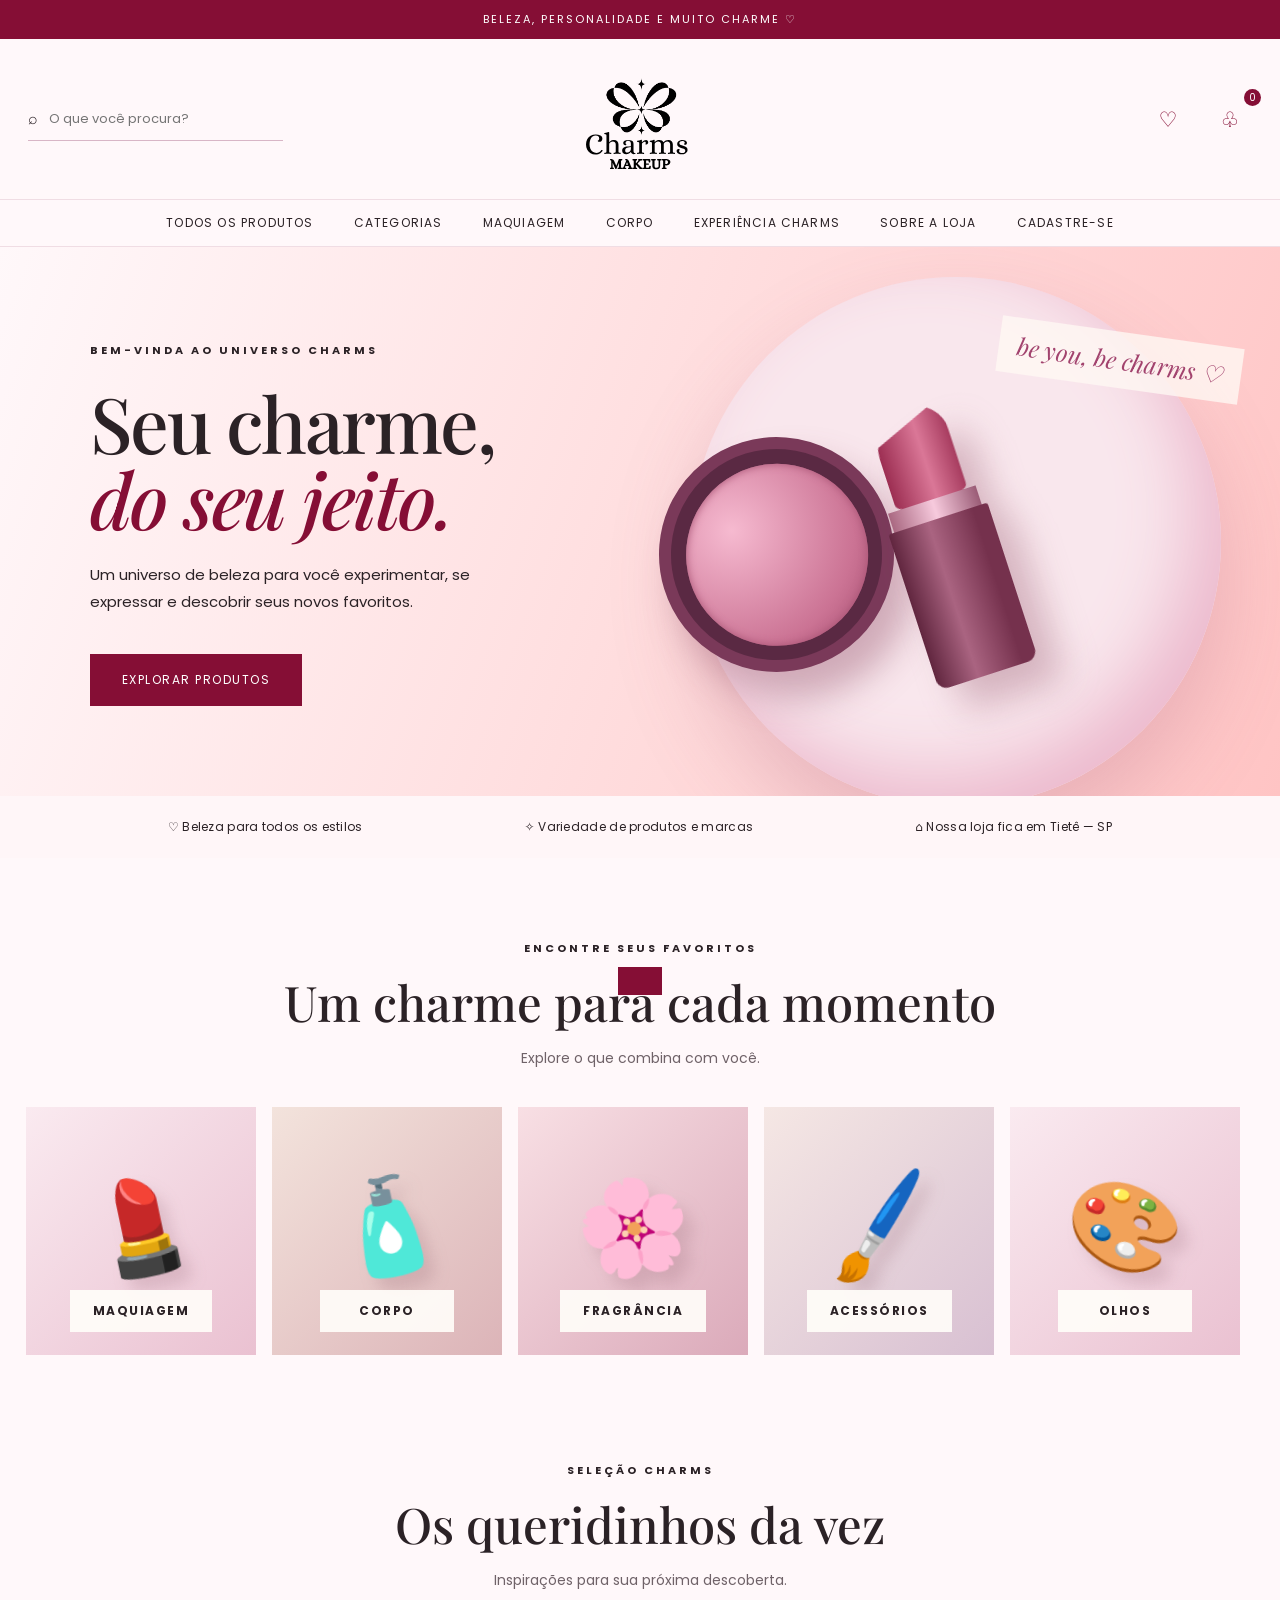
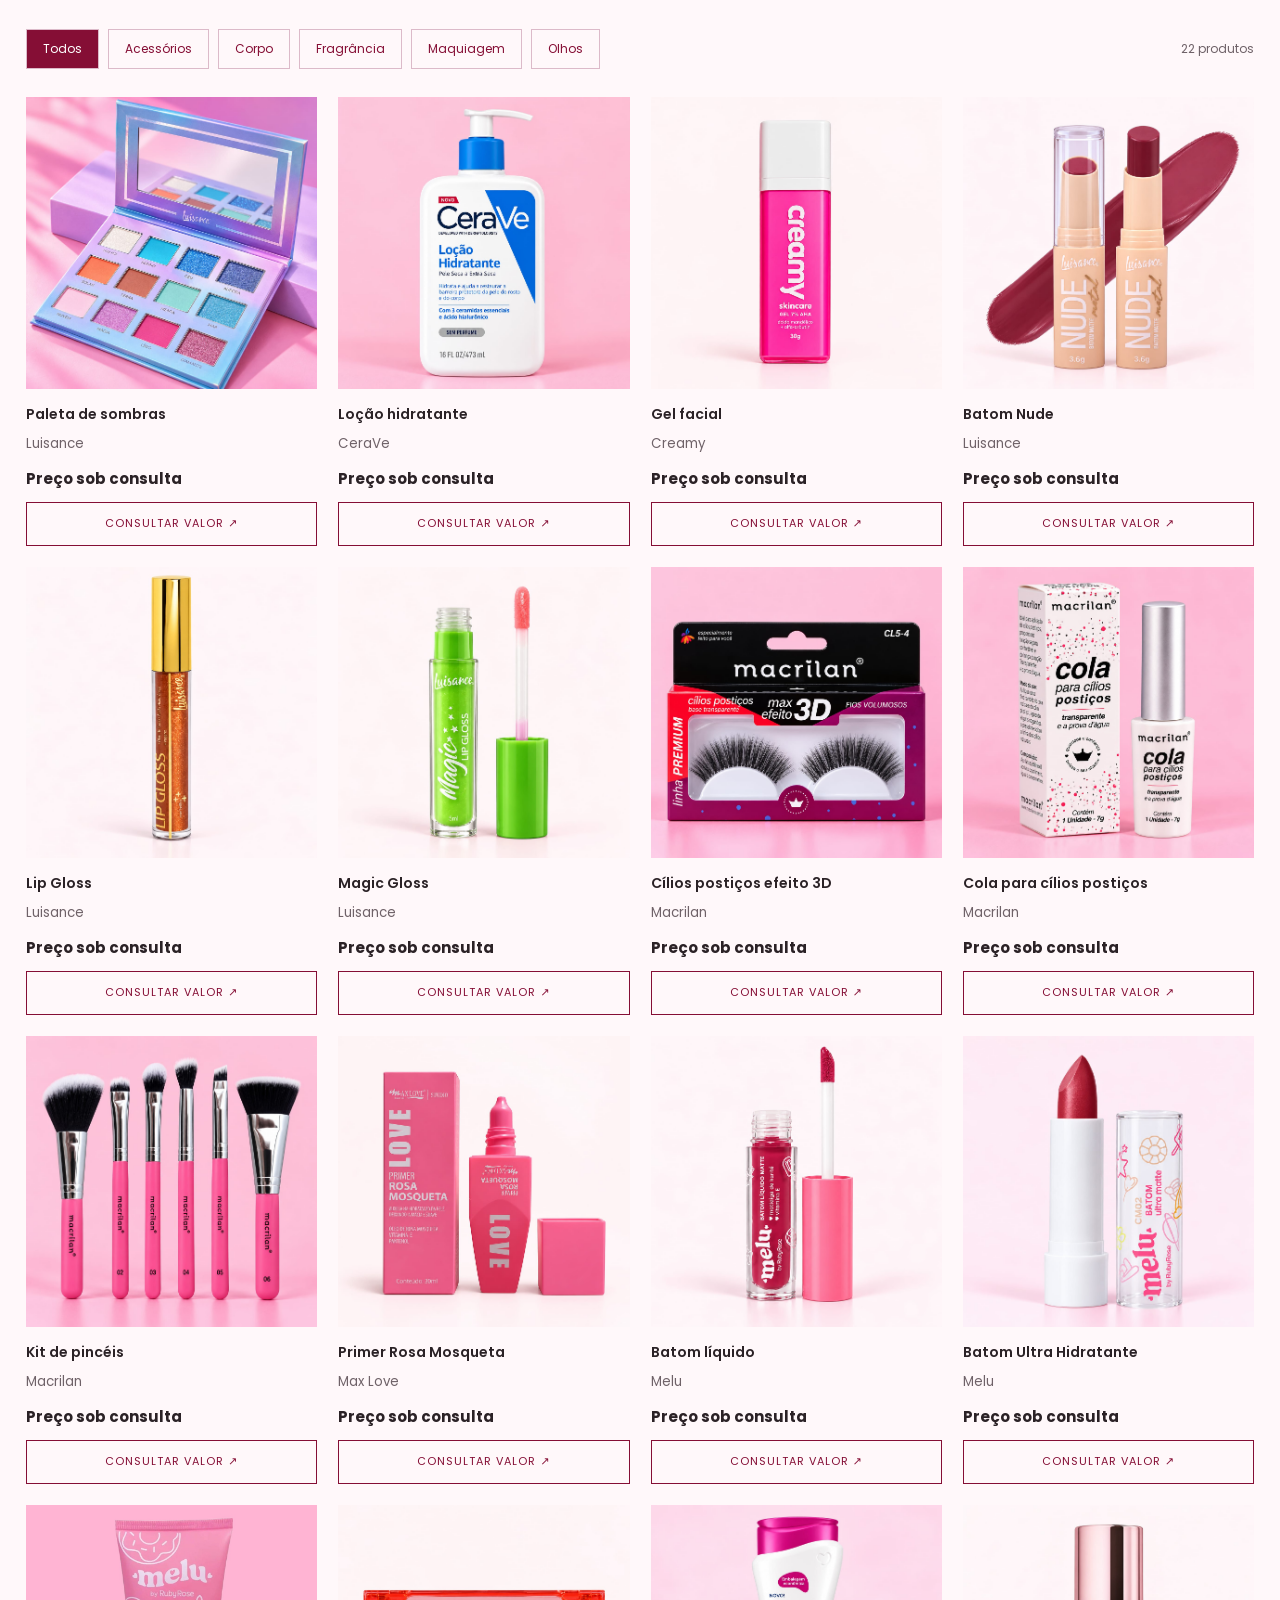
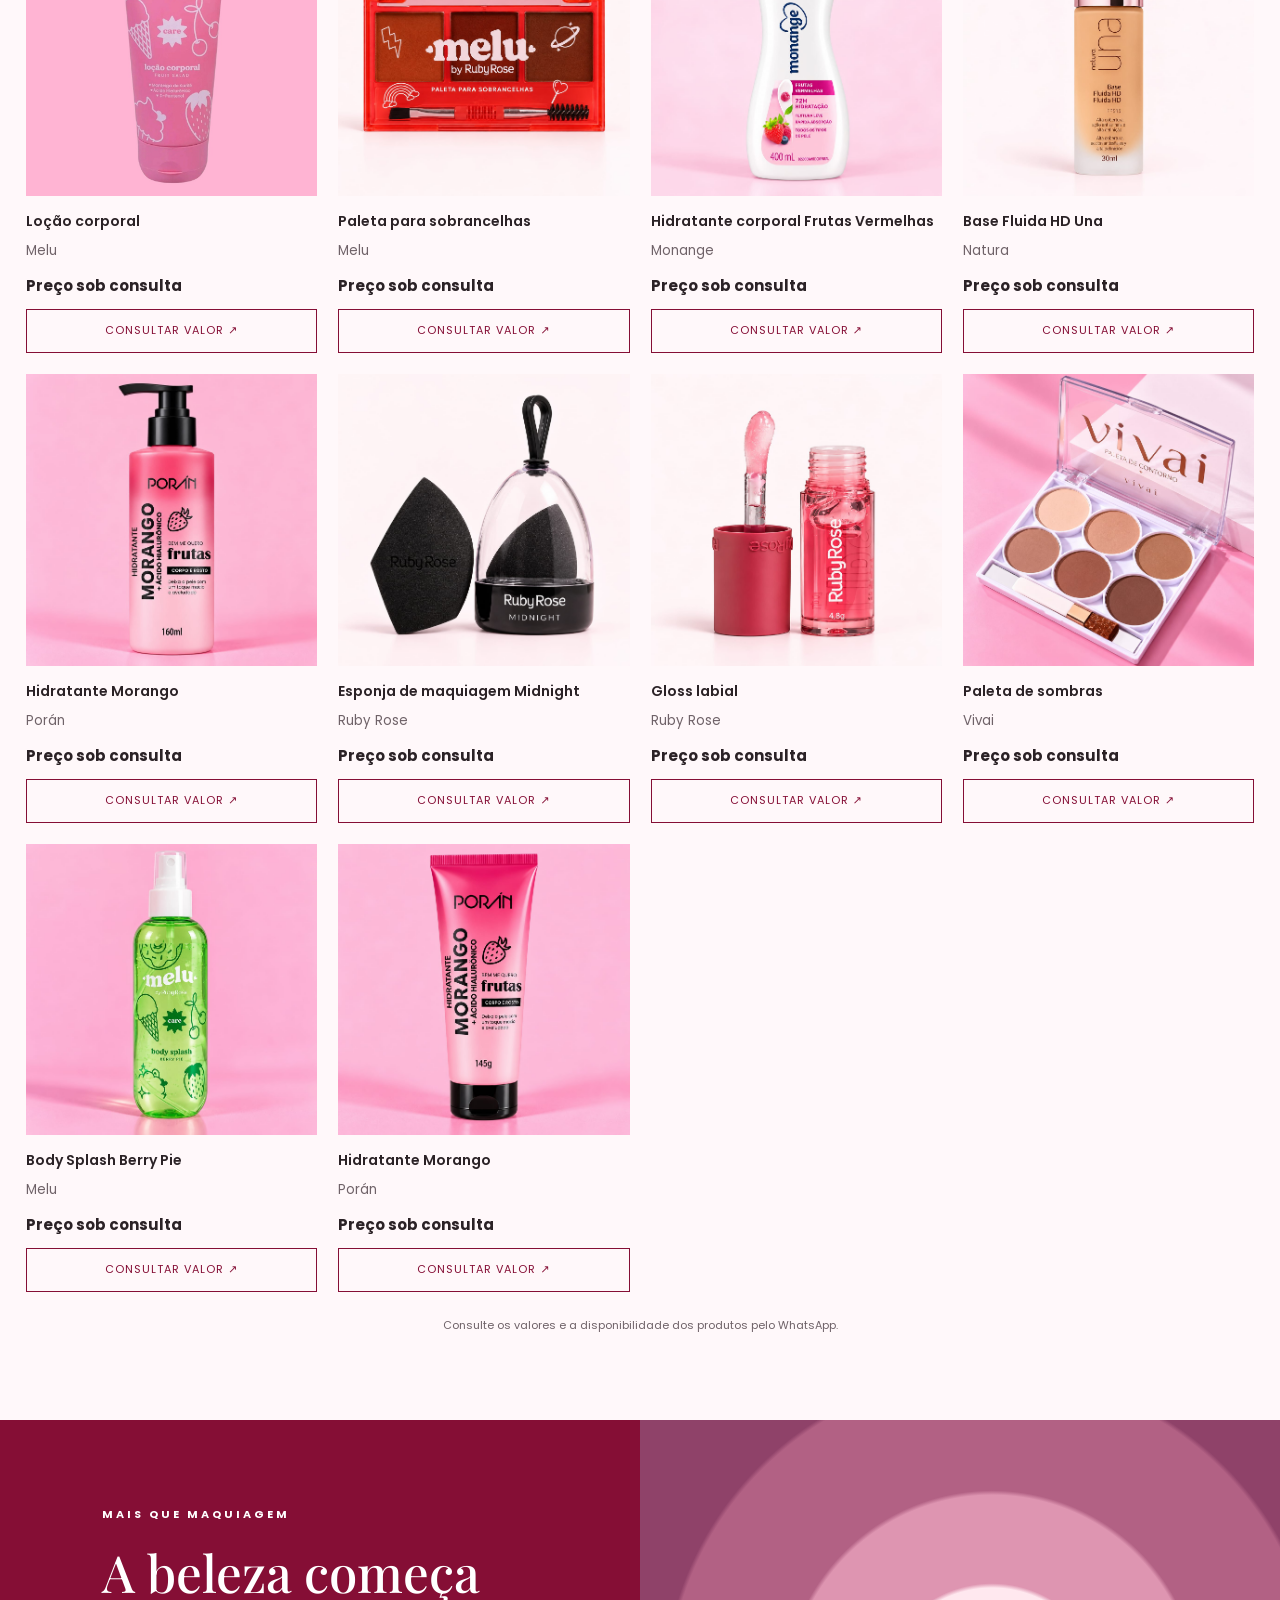
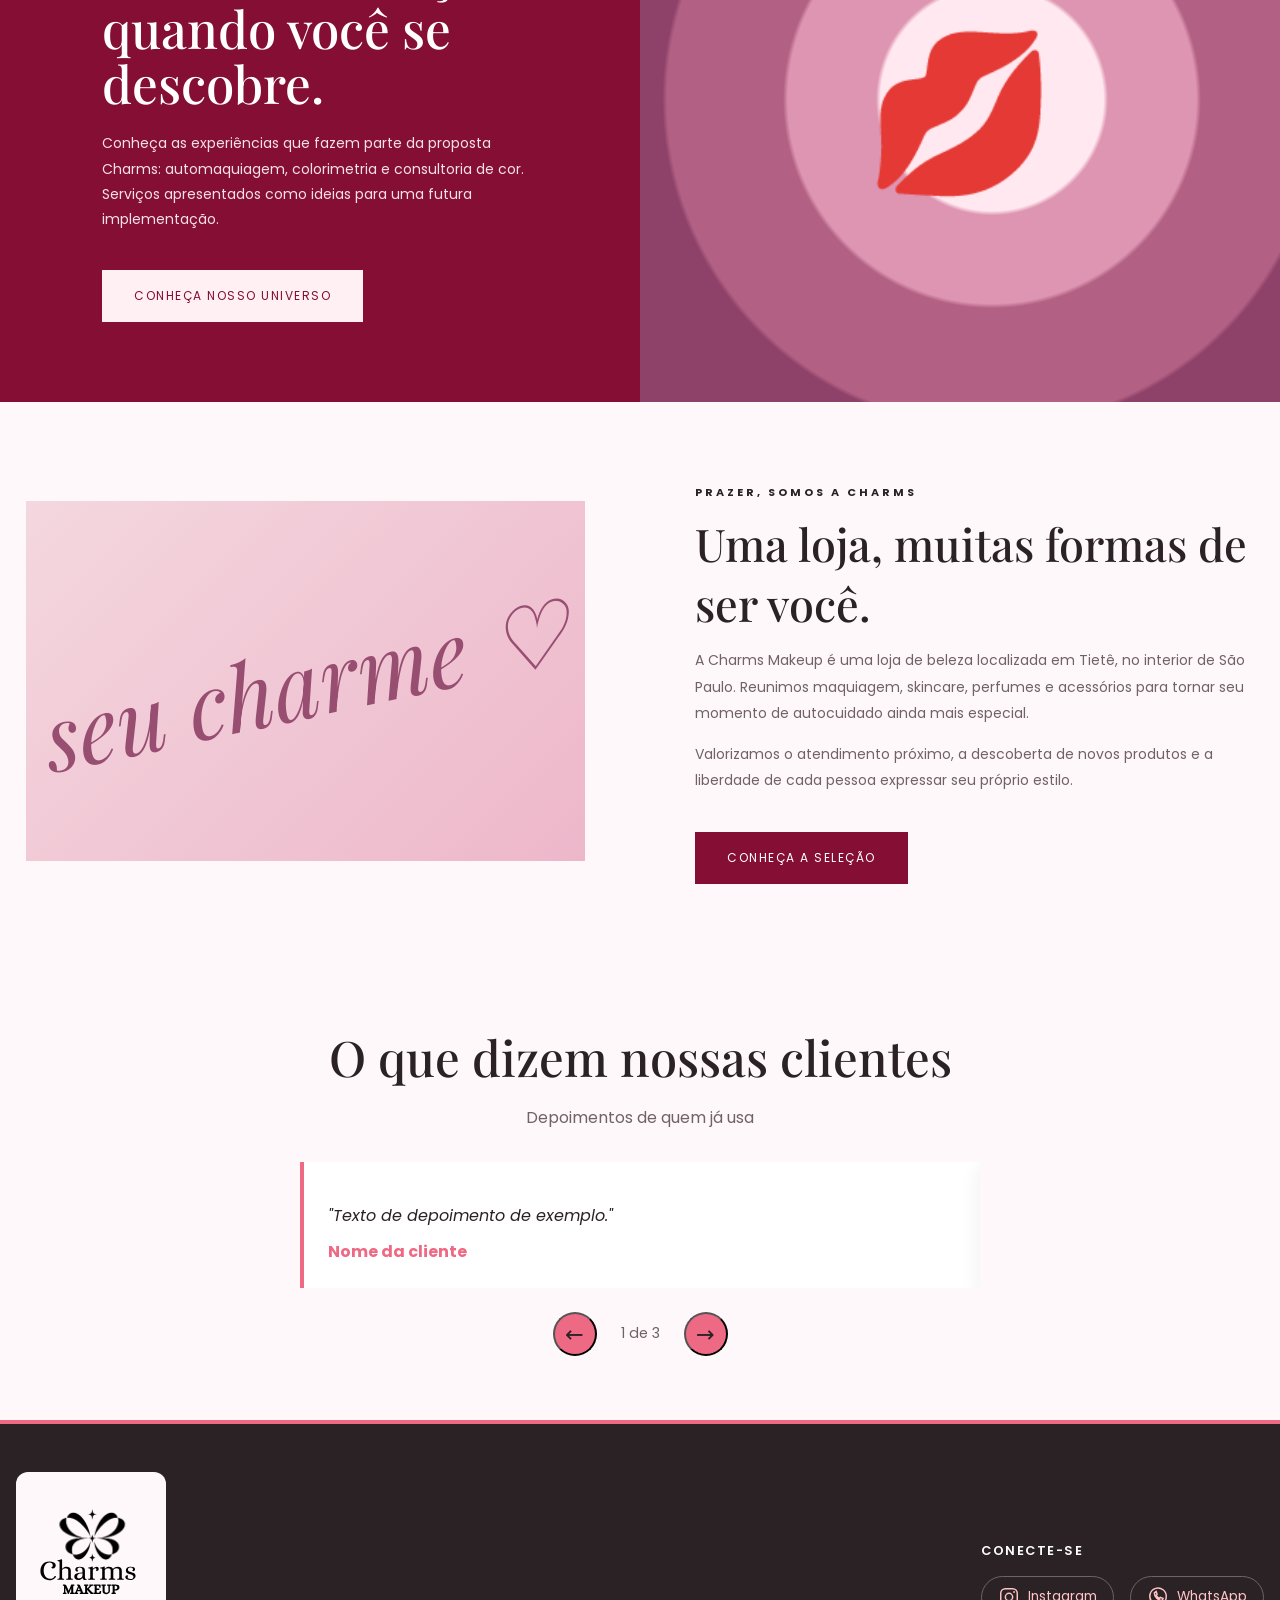
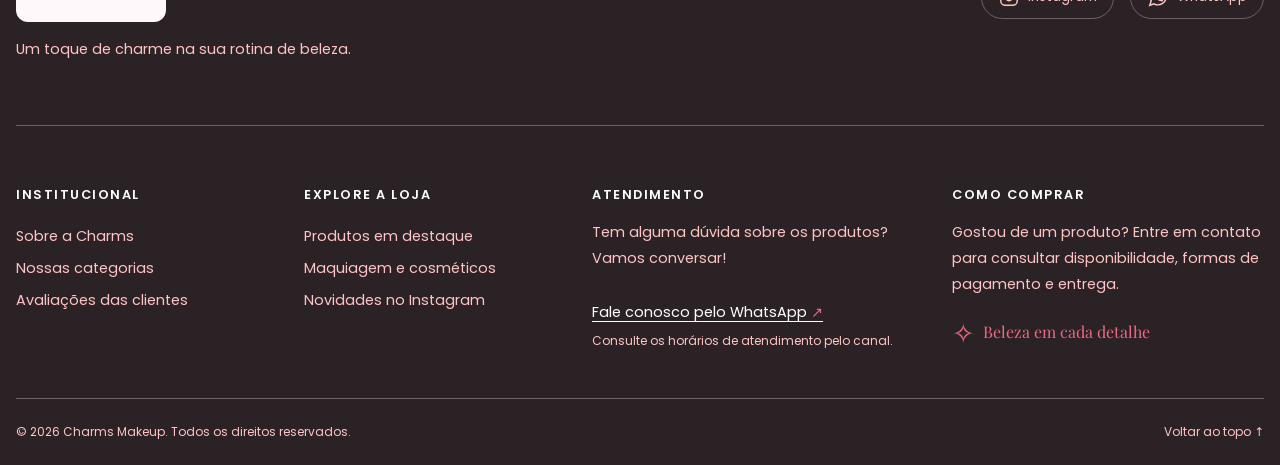
==== commit 00a69b10: "Adiciona detalhes dos produtos e unifica o visual do cadastro e da marca" ====
--- a/index.html
+++ b/index.html
@@ -21,14 +21,15 @@
 
     gtag('config', 'G-0GPN36VDHM');
   </script>
-  <link rel="icon" href="img/icon.png">
+  <link rel="icon" href="zreferencias/logos/logo-preta.svg">
+  <link rel="stylesheet" href="css/marca.css">
 </head>
 
 <body id="topo">
   <div class="announcement">BELEZA, PERSONALIDADE E MUITO CHARME ♡</div>
   <header class="top">
     <div class="search"><span>⌕</span><input id="search" placeholder="O que você procura?" aria-label="Buscar produtos">
-    </div><a class="brand" href="#inicio"><strong>charms</strong><span>MAKEUP</span></a>
+    </div><a class="brand" href="#inicio"><img class="marca-logo" src="zreferencias/logos/logo-preta.svg" alt="Charms Makeup" width="160" height="160"></a>
     <div class="head-actions"><button class="icon-btn"
         onclick="document.querySelector('#produtos').scrollIntoView({behavior:'smooth'})"
         aria-label="Ver produtos">♡</button><button class="icon-btn" onclick="toggleCart(true)"
@@ -138,7 +139,7 @@
     <div class="container">
       <div class="rodape__cabecalho">
         <div>
-          <a class="rodape__marca" href="index.html">Charms <span>Makeup</span></a>
+          <a class="rodape__marca" href="index.html"><img class="marca-logo" src="zreferencias/logos/logo-preta.svg" alt="Charms Makeup" width="160" height="160"></a>
           <p>Um toque de charme na sua rotina de beleza.</p>
         </div>
         <div class="rodape__conecte">
--- a/css/inicio.css
+++ b/css/inicio.css
@@ -1291,4 +1291,43 @@
 
 .product-art .tag {
   z-index: 1;
-}+}
+
+/* Categorias em uma faixa horizontal */
+.cats {
+  display: flex;
+  gap: 16px;
+  overflow-x: auto;
+  scroll-snap-type: x mandatory;
+  scrollbar-width: none;
+  cursor: grab;
+}
+
+.cats::-webkit-scrollbar {
+  display: none;
+}
+
+.cats .cat {
+  flex: 0 0 clamp(150px, 22vw, 230px);
+  scroll-snap-align: start;
+  user-select: none;
+}
+
+.cats.arrastando {
+  cursor: grabbing;
+  scroll-snap-type: none;
+}
+
+@media (max-width: 800px) {
+  .cats {
+    gap: 12px;
+  }
+
+  .cats .cat {
+    flex-basis: 160px;
+  }
+}
+/* A foto, o nome e a marca levam aos detalhes sem interferir na compra. */
+.product-details-link { display: block; }
+.product-details-link:hover h3 { color: var(--cor-primaria-escura); }
+.product-details-link:focus-visible { display: block; outline: 2px solid var(--cor-primaria-escura); outline-offset: 4px; }
--- a/css/marca.css
+++ b/css/marca.css
@@ -0,0 +1,12 @@
+/* A mesma assinatura visual em todas as páginas. */
+.brand { display: inline-flex; align-items: center; justify-content: center; }
+.marca-logo { display: block; width: 160px; height: 160px; object-fit: contain; }
+.top { padding-block: 0; }
+.rodape__marca { display: inline-block; background: var(--cor-fundo); border-radius: var(--raio); }
+.rodape__marca .marca-logo { width: 150px; height: 150px; }
+.details-header-link { font-size: 12px; }
+.search button { border: 0; background: transparent; color: var(--cor-primaria-escura); min-width: 32px; min-height: 32px; }
+@media(max-width:800px) {
+  .brand .marca-logo { width: 120px; height: 120px; }
+  .top { padding-top: 0; padding-bottom: 16px; }
+}
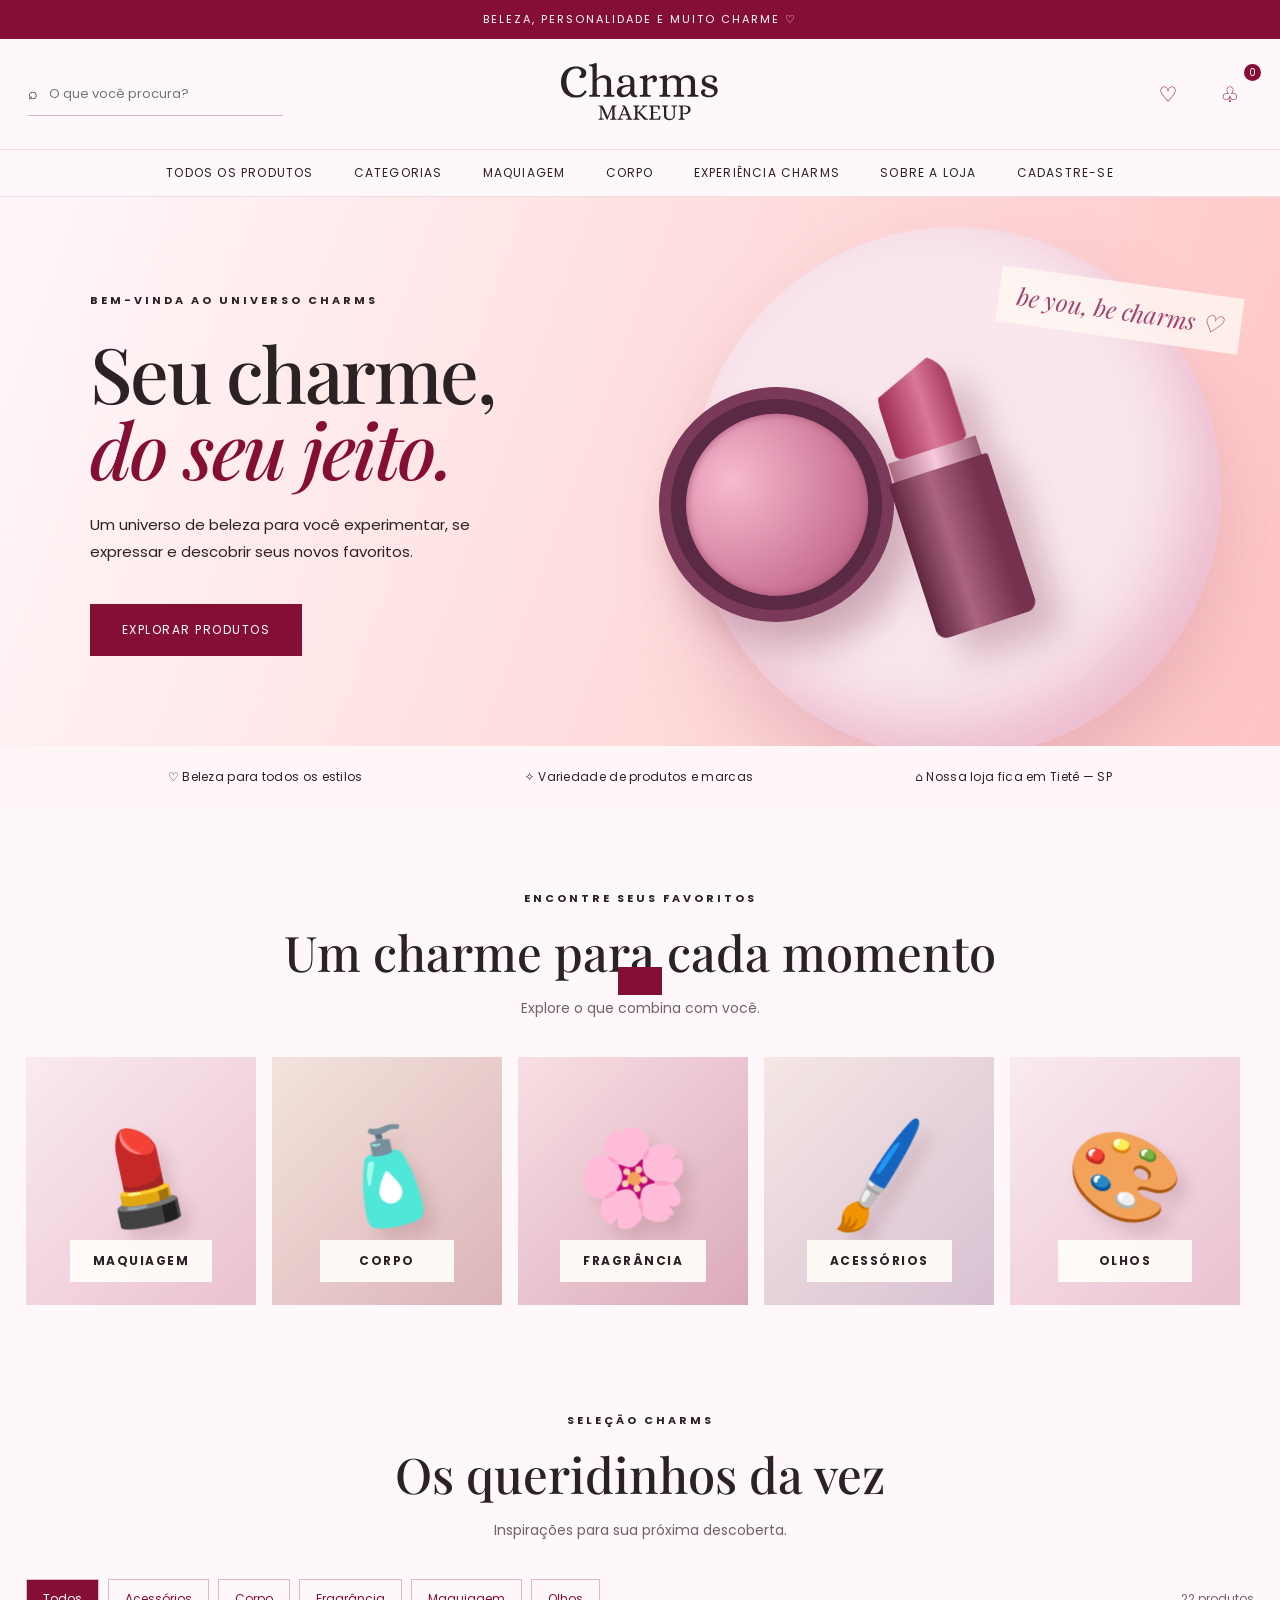
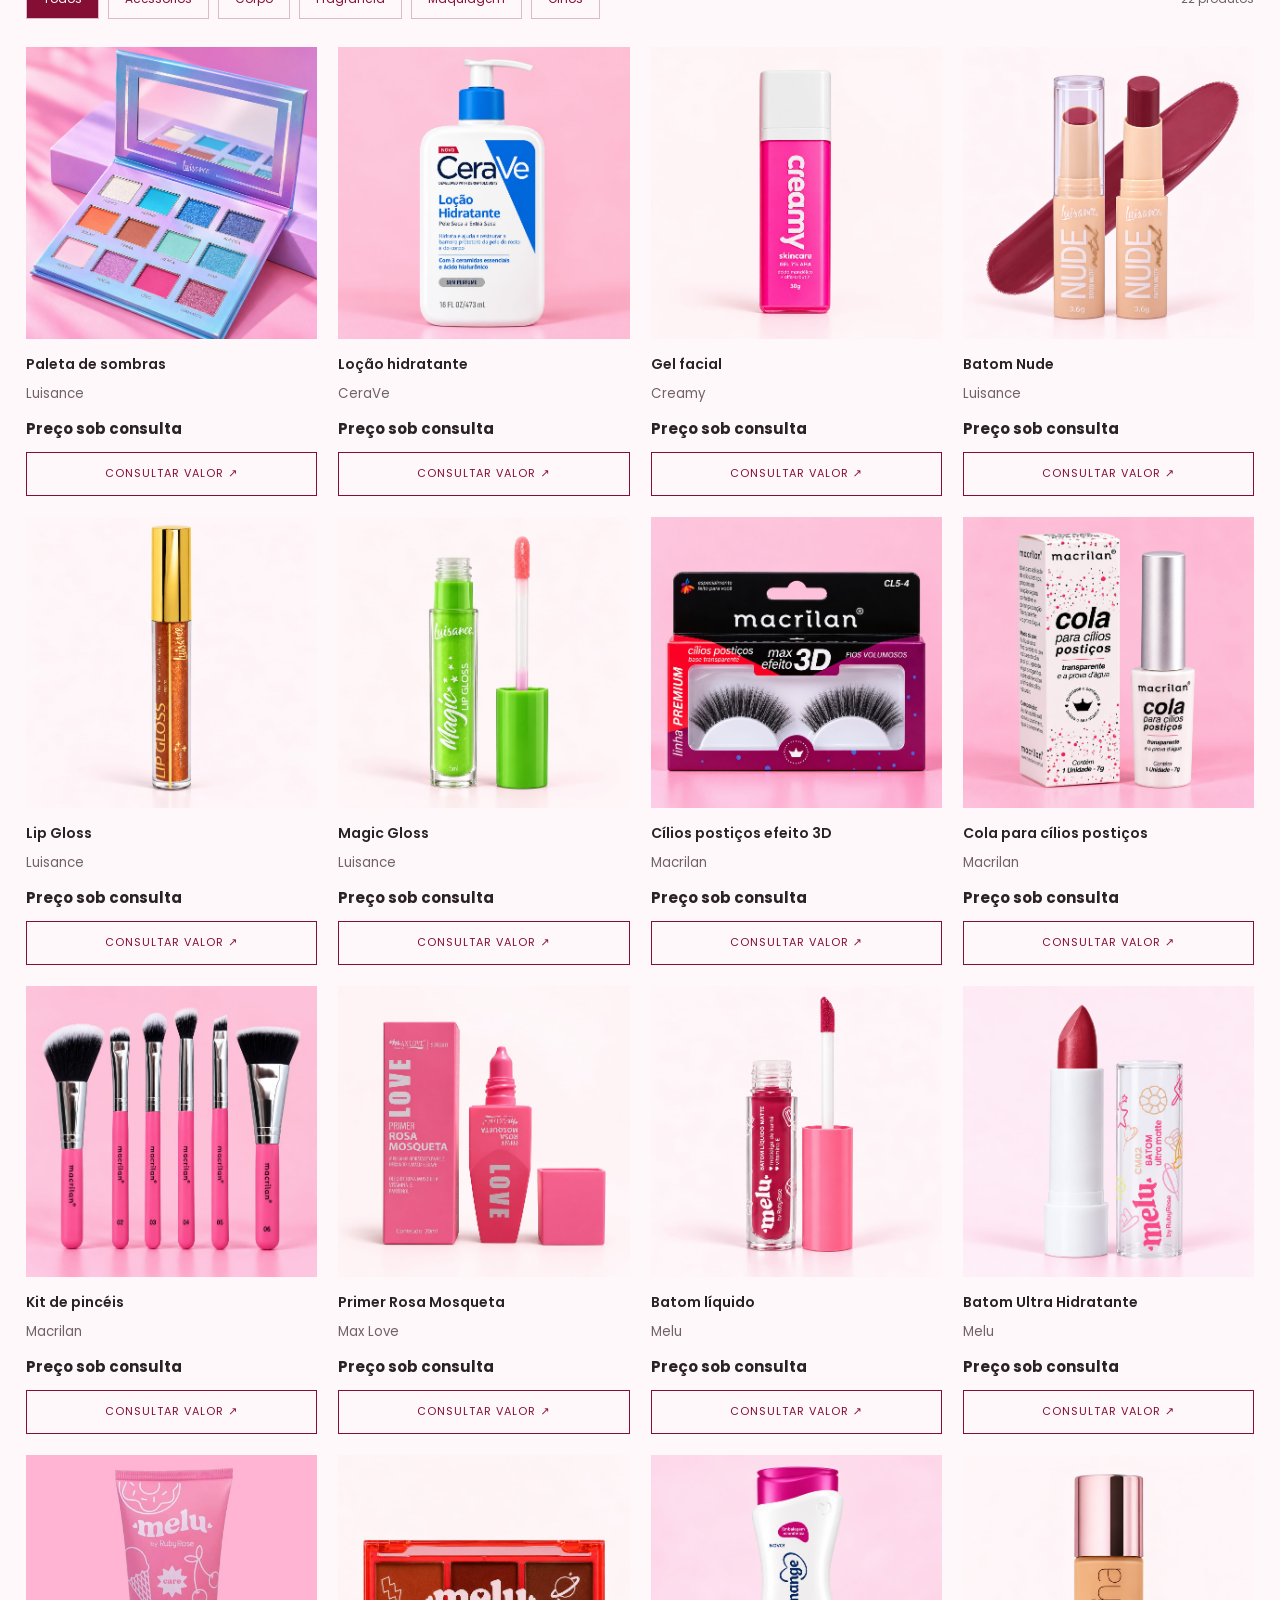
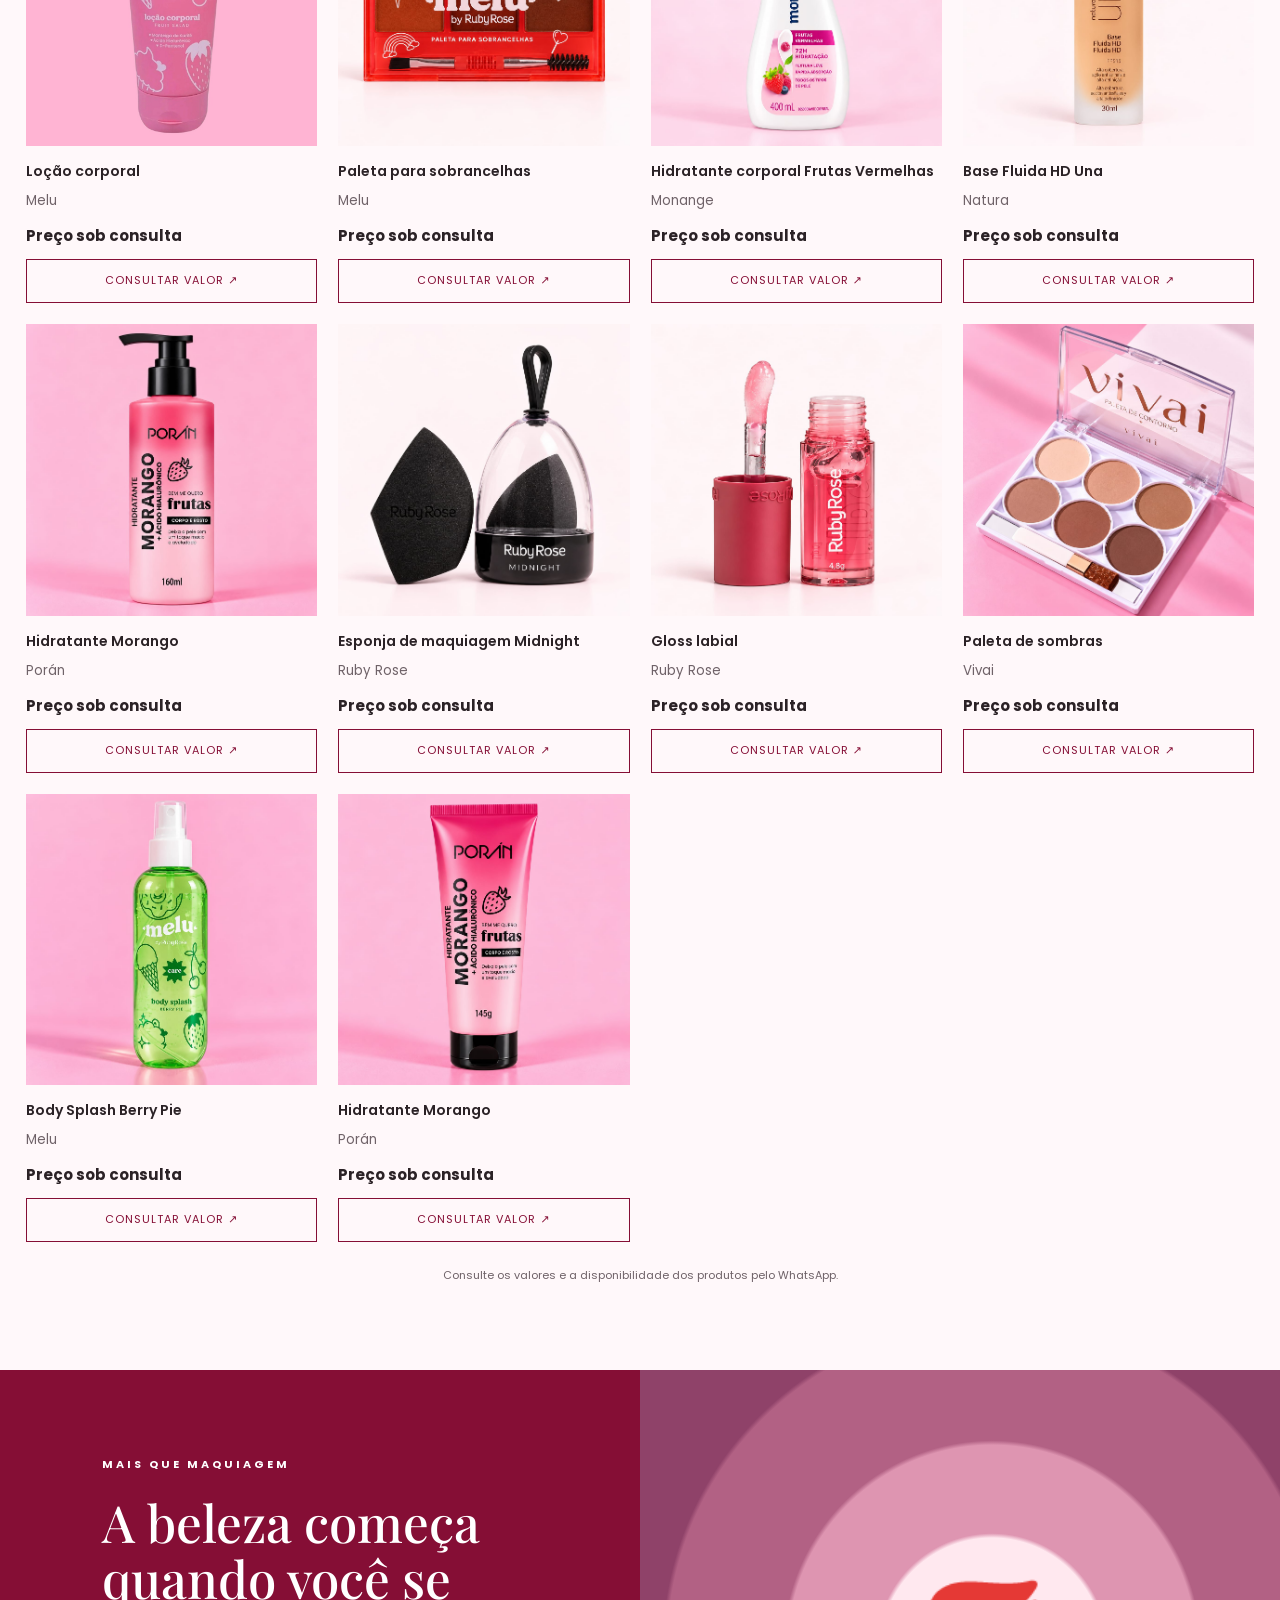
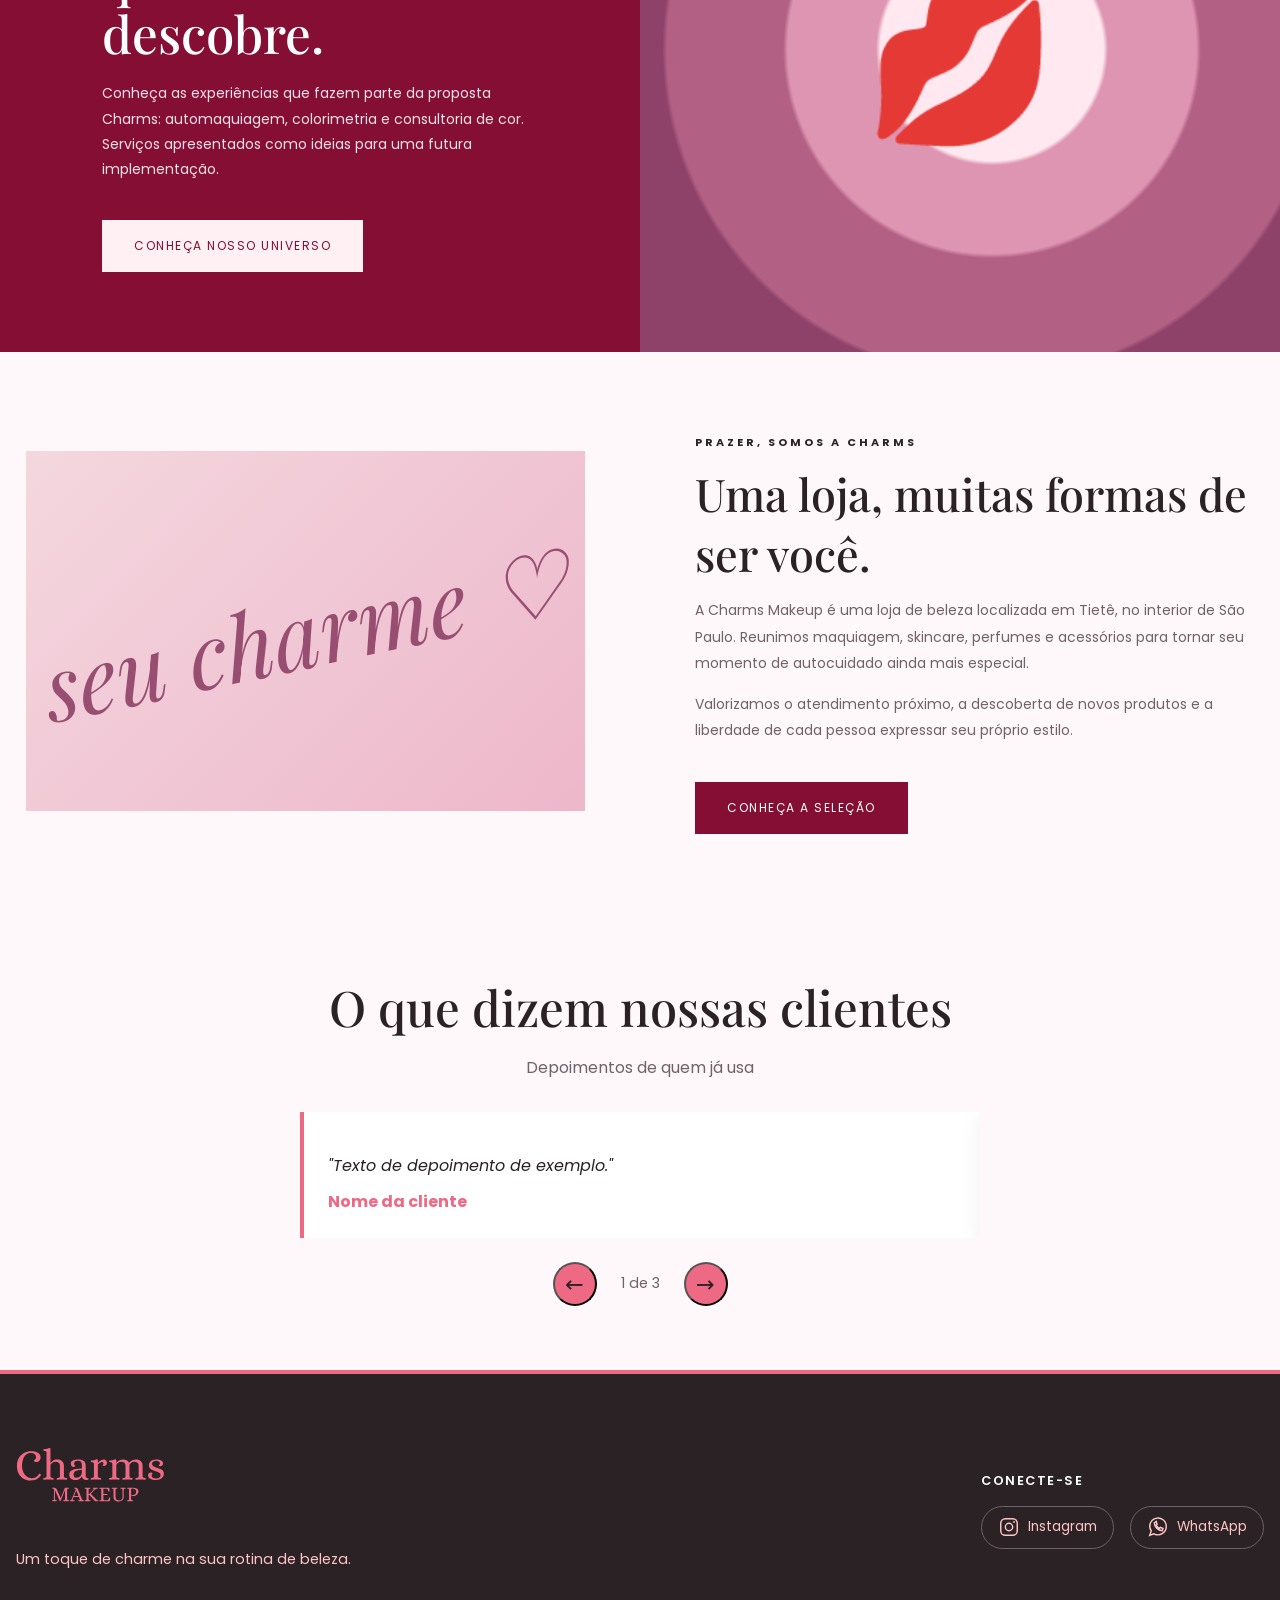
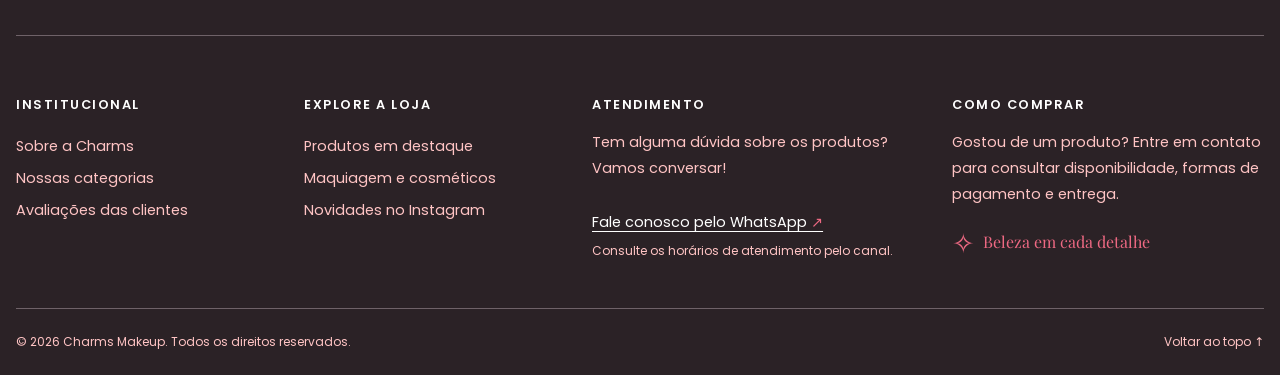
==== commit a1a9219f: "Correções visuais e direcionamento" ====
--- a/index.html
+++ b/index.html
@@ -21,7 +21,7 @@
 
     gtag('config', 'G-0GPN36VDHM');
   </script>
-  <link rel="icon" href="zreferencias/logos/logo-preta.svg">
+  <link rel="icon" href="img/icon.png">
   <link rel="stylesheet" href="css/marca.css">
 </head>
 
@@ -29,7 +29,7 @@
   <div class="announcement">BELEZA, PERSONALIDADE E MUITO CHARME ♡</div>
   <header class="top">
     <div class="search"><span>⌕</span><input id="search" placeholder="O que você procura?" aria-label="Buscar produtos">
-    </div><a class="brand" href="#inicio"><img class="marca-logo" src="zreferencias/logos/logo-preta.svg" alt="Charms Makeup" width="160" height="160"></a>
+    </div><a class="brand" href="#inicio"><img class="marca-logo" src="zreferencias/logos/logo-texto-escura.svg" alt="Charms Makeup" width="160" height="160"></a>
     <div class="head-actions"><button class="icon-btn"
         onclick="document.querySelector('#produtos').scrollIntoView({behavior:'smooth'})"
         aria-label="Ver produtos">♡</button><button class="icon-btn" onclick="toggleCart(true)"
@@ -139,7 +139,7 @@
     <div class="container">
       <div class="rodape__cabecalho">
         <div>
-          <a class="rodape__marca" href="index.html"><img class="marca-logo" src="zreferencias/logos/logo-preta.svg" alt="Charms Makeup" width="160" height="160"></a>
+          <a class="rodape__marca" href="index.html"><img class="marca-logo" src="zreferencias/logos/texto-logo-rosa-claro.svg" alt="Charms Makeup" width="160" height="160"></a>
           <p>Um toque de charme na sua rotina de beleza.</p>
         </div>
         <div class="rodape__conecte">
--- a/css/inicio.css
+++ b/css/inicio.css
@@ -387,7 +387,7 @@
   background: transparent;
   color: var(--wine);
   padding: 10px 16px;
-  font-size: 12px
+  font-size: 12px;
 }
 
 .chip.active {
--- a/css/marca.css
+++ b/css/marca.css
@@ -1,12 +1,12 @@
 /* A mesma assinatura visual em todas as páginas. */
 .brand { display: inline-flex; align-items: center; justify-content: center; }
-.marca-logo { display: block; width: 160px; height: 160px; object-fit: contain; }
+.marca-logo { display: block; width: 160px; height: 110px; object-fit: contain; }
 .top { padding-block: 0; }
-.rodape__marca { display: inline-block; background: var(--cor-fundo); border-radius: var(--raio); }
-.rodape__marca .marca-logo { width: 150px; height: 150px; }
+.rodape__marca { display: inline-block; border-radius: var(--raio); }
+.rodape__marca .marca-logo { width: 150px; height: 110px; }
 .details-header-link { font-size: 12px; }
 .search button { border: 0; background: transparent; color: var(--cor-primaria-escura); min-width: 32px; min-height: 32px; }
 @media(max-width:800px) {
-  .brand .marca-logo { width: 120px; height: 120px; }
+  .brand .marca-logo { width: 120px; height: 80px; }
   .top { padding-top: 0; padding-bottom: 16px; }
 }
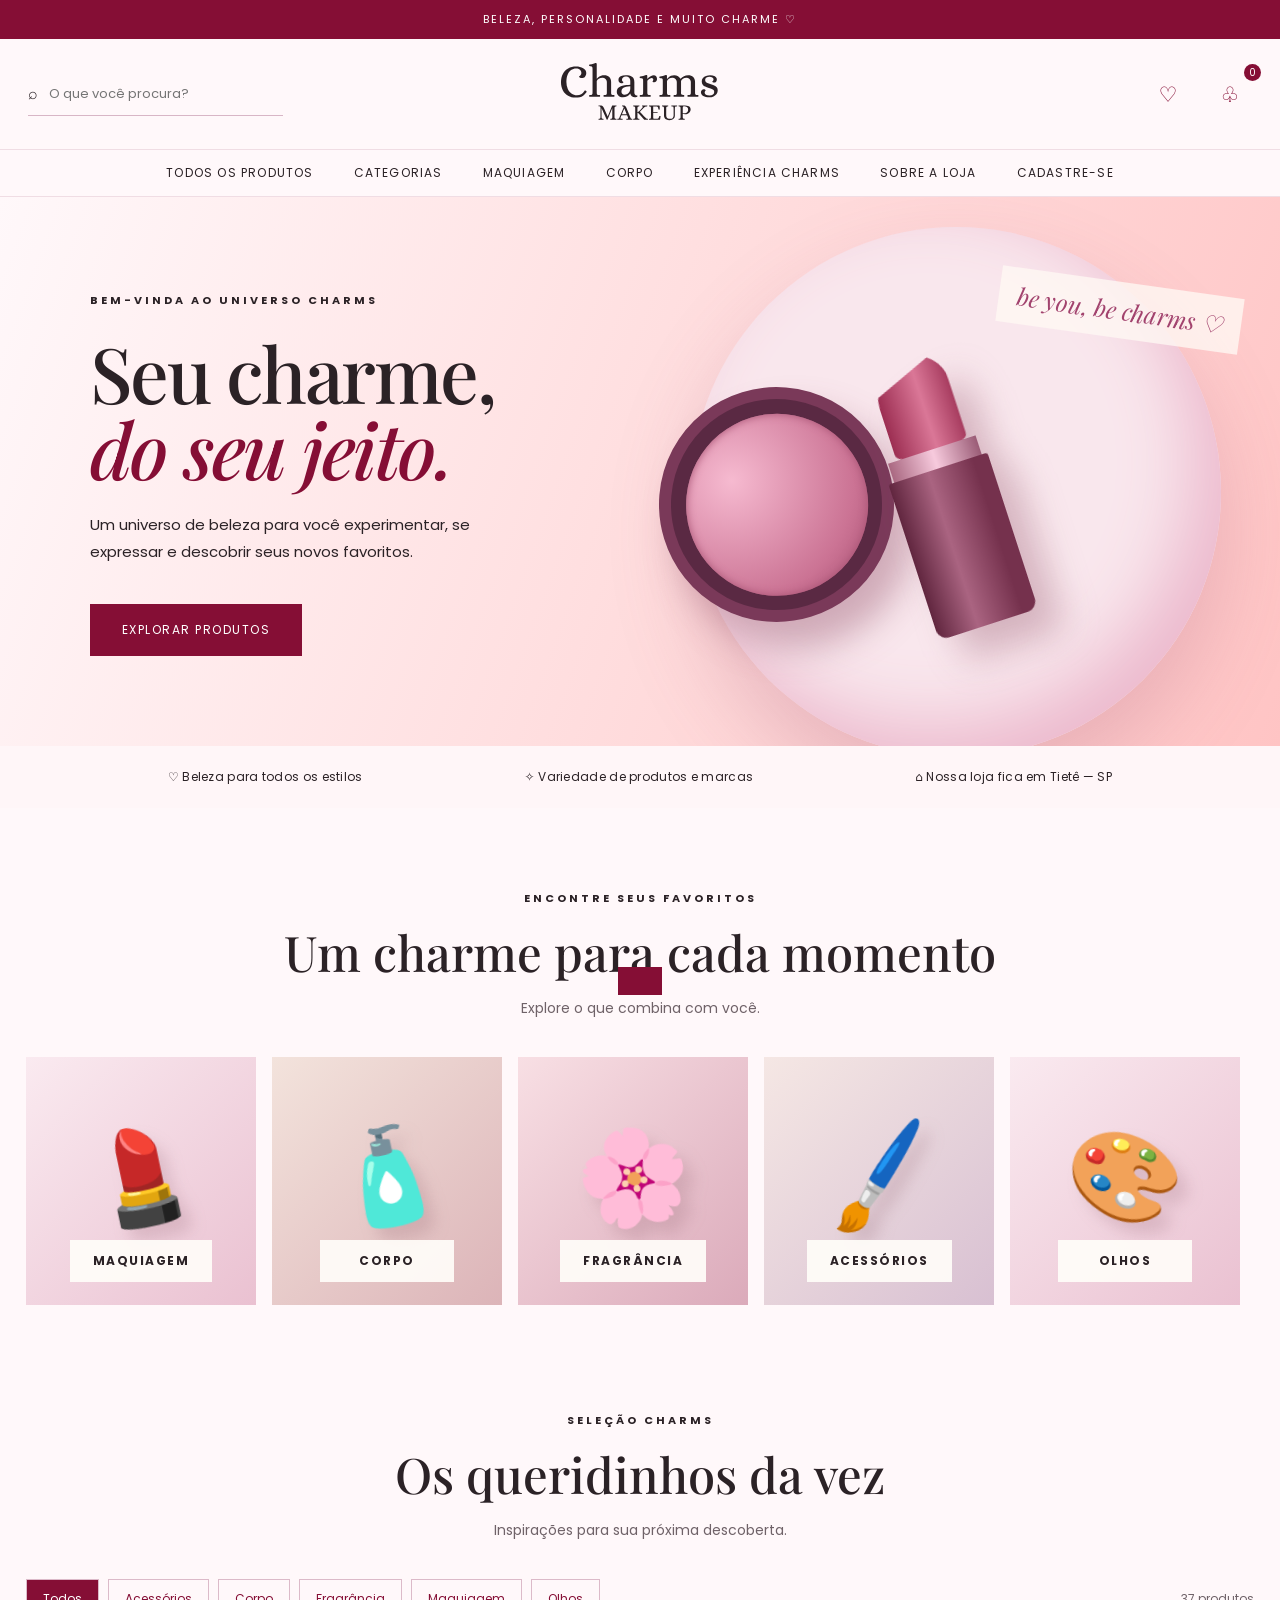
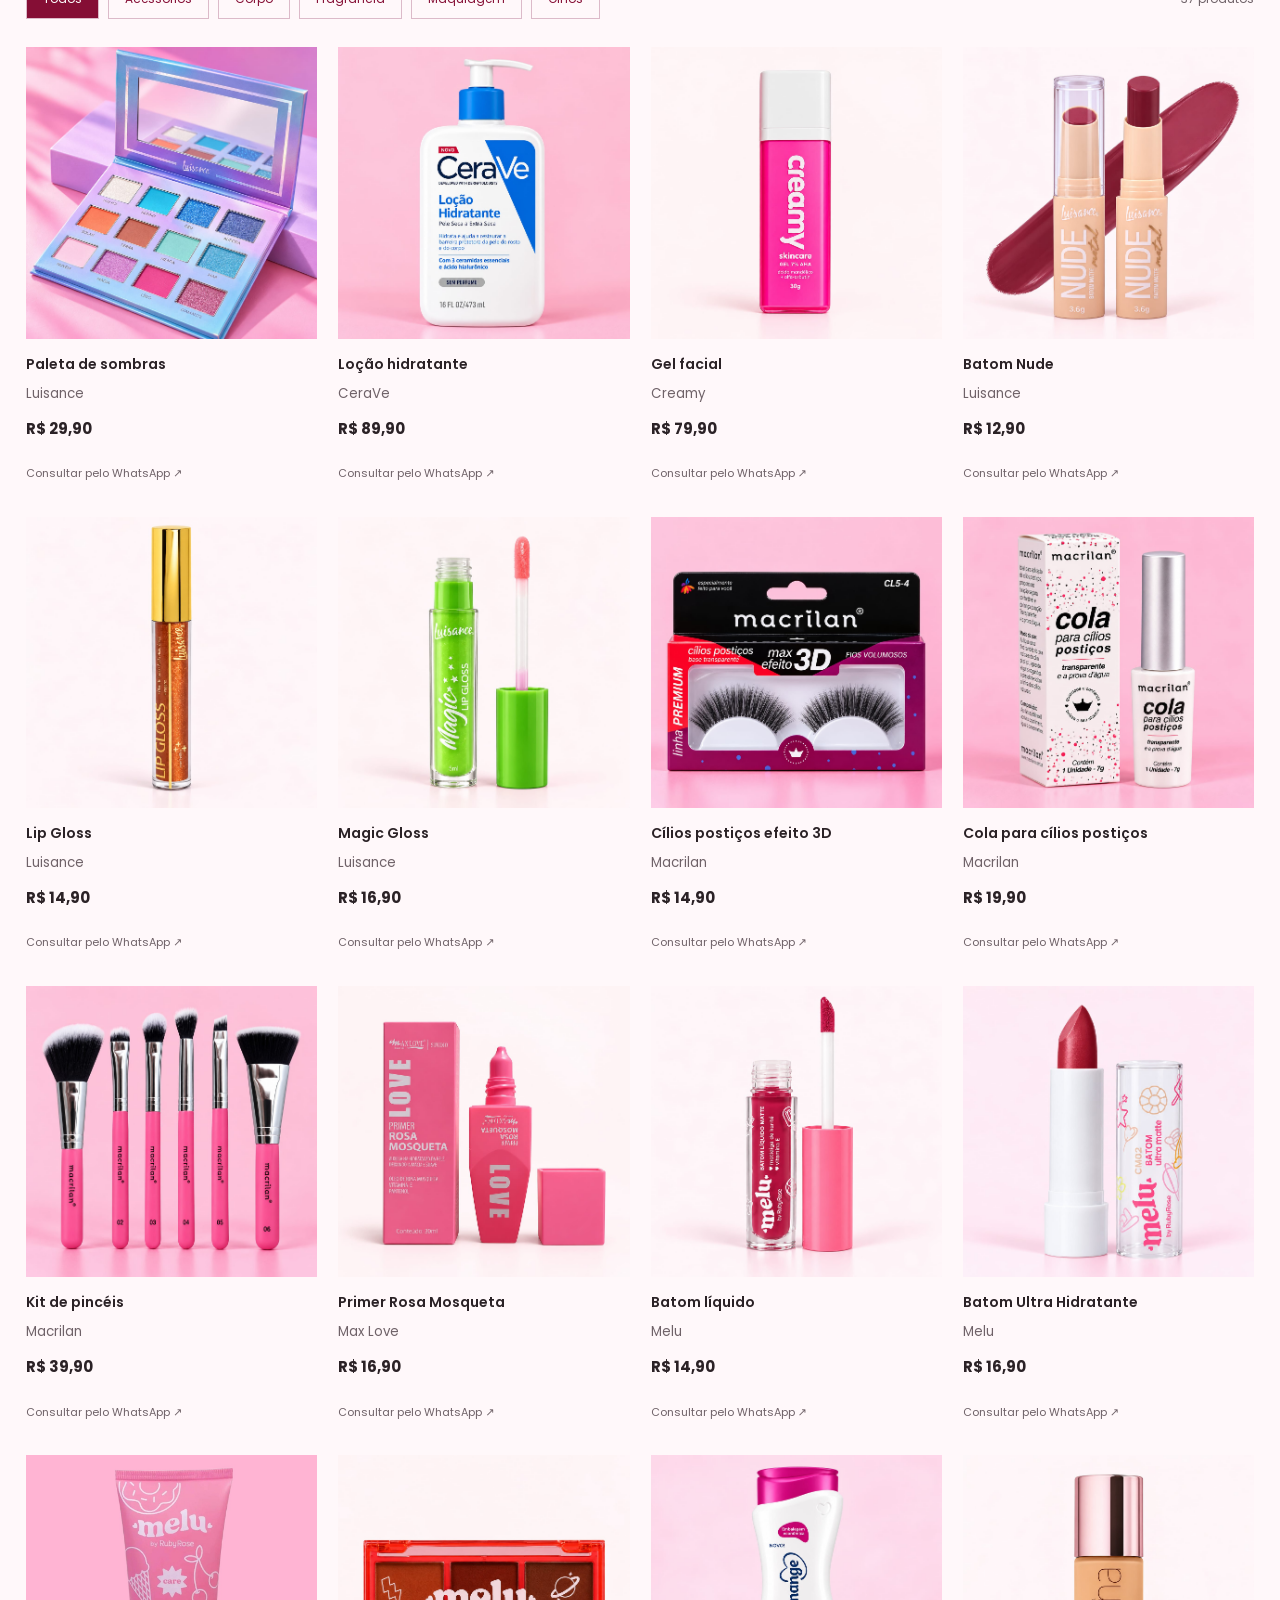
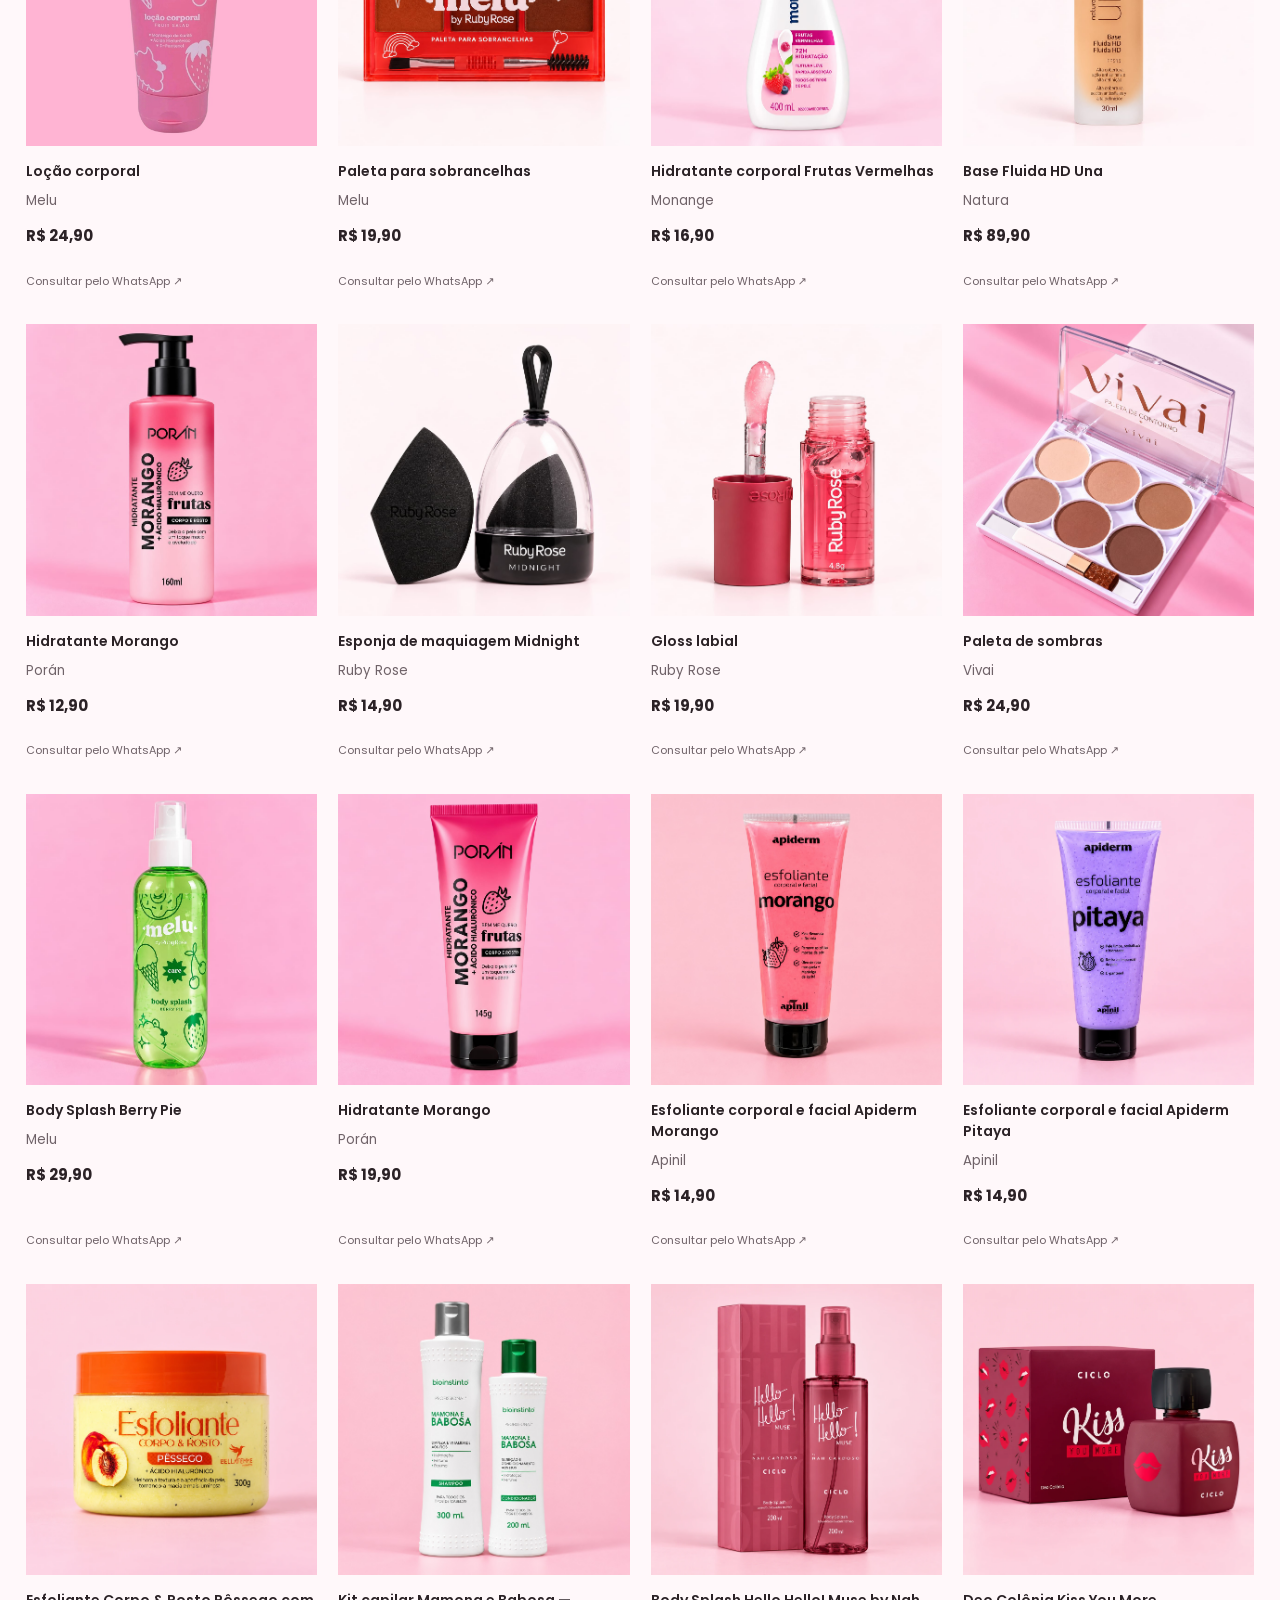
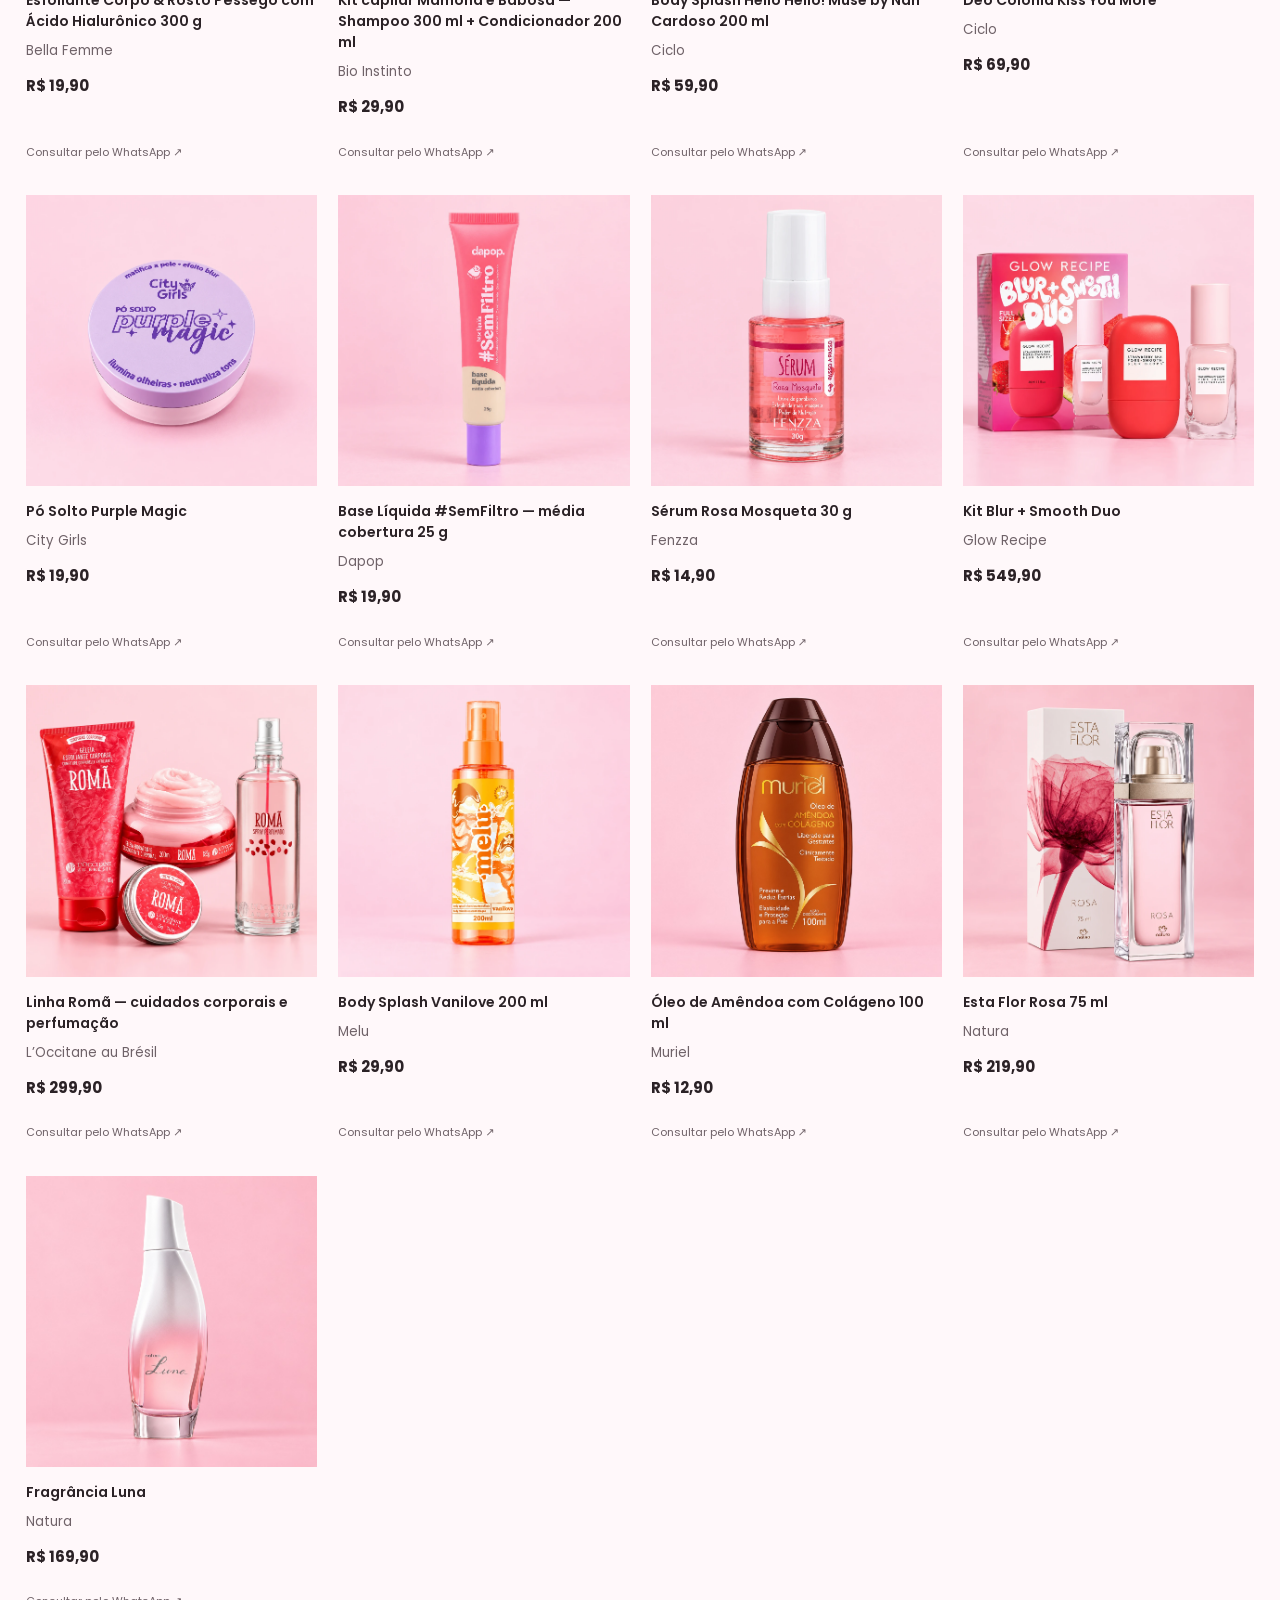
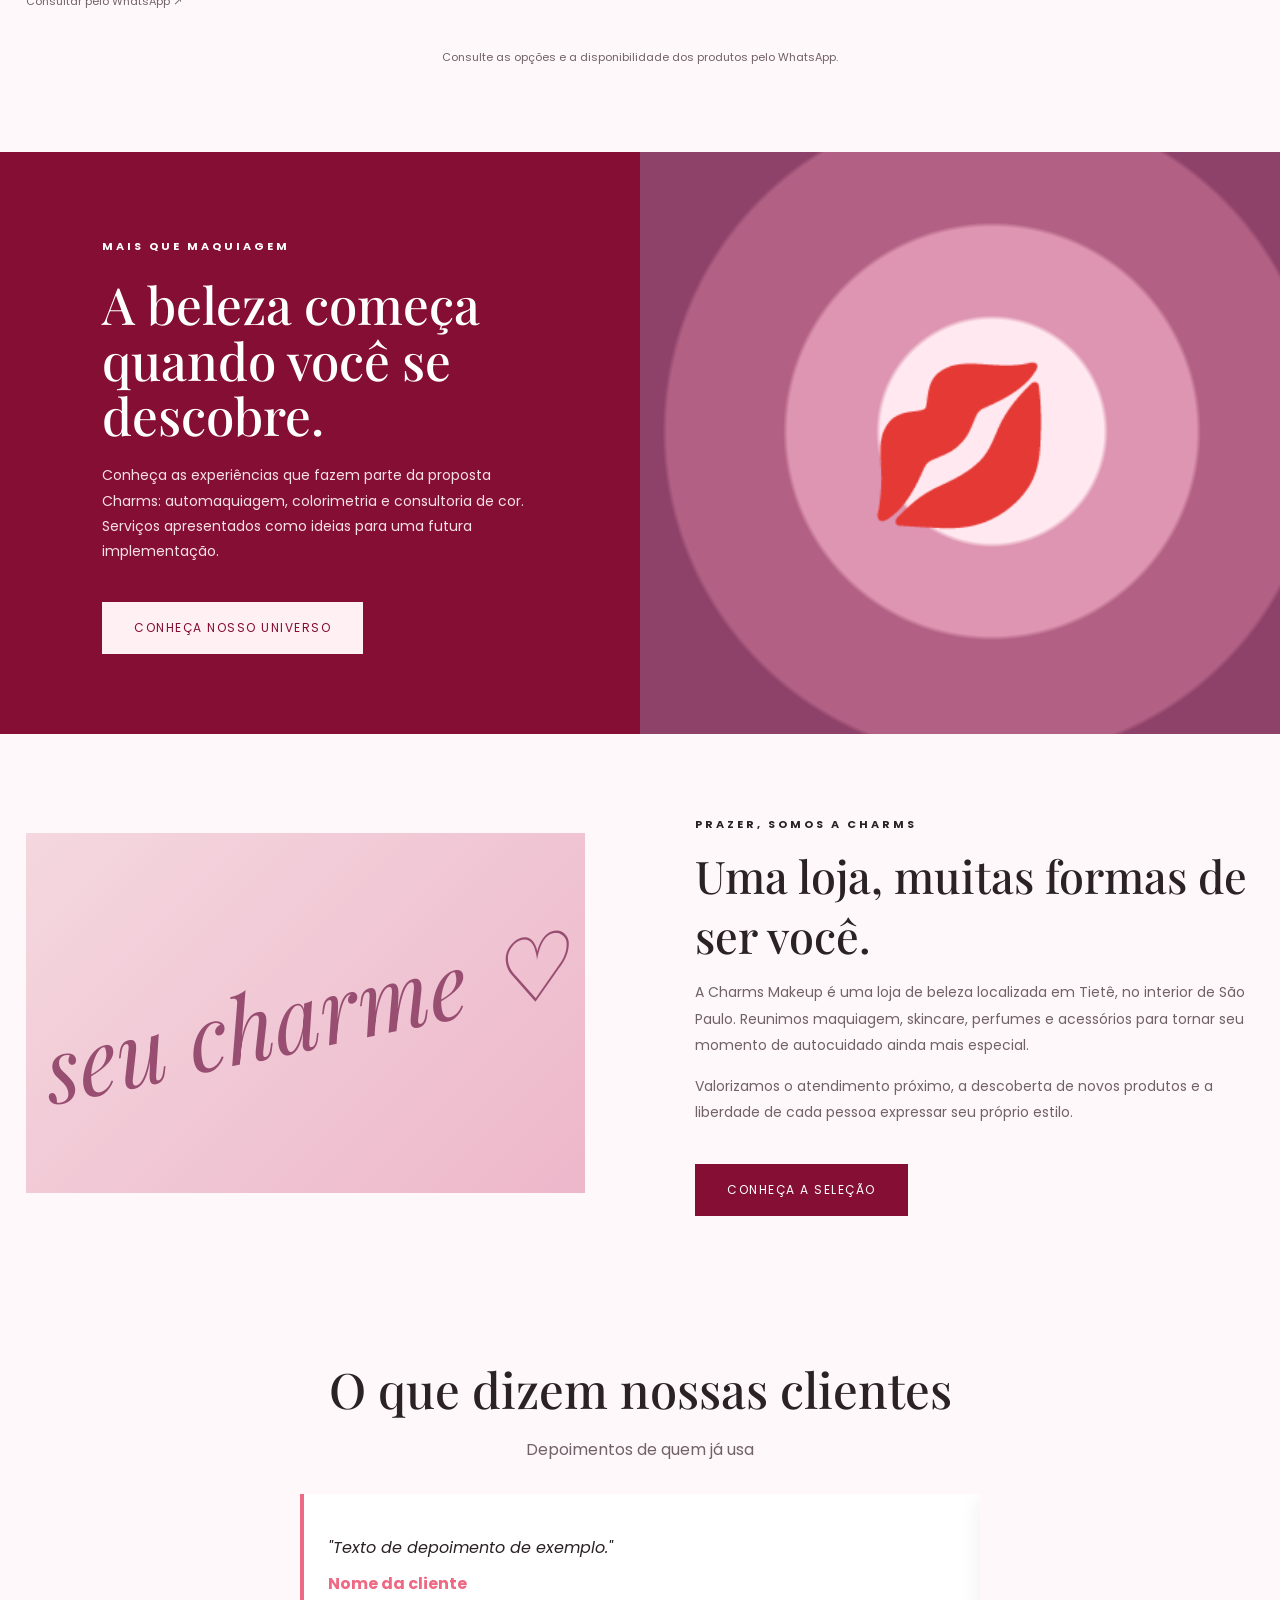
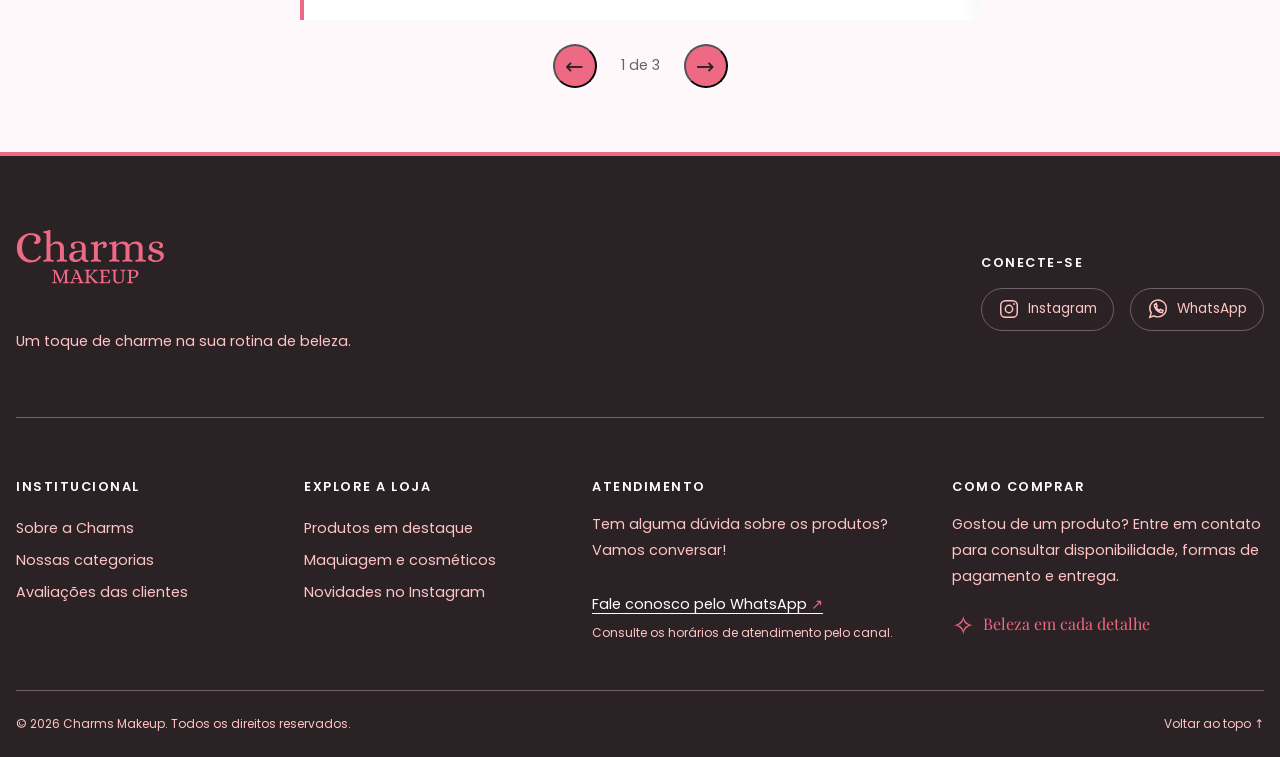
==== commit 2a28b25c: "Cadastra novos produtos com fotos recriadas e valores de referência" ====
--- a/index.html
+++ b/index.html
@@ -84,7 +84,7 @@
         <div class="chips" id="filters"></div><span style="font-size:12px;color:var(--muted)" id="results"></span>
       </div>
       <div class="product-grid" id="grid"></div>
-      <p class="note" style="text-align:center;margin-top:25px">Consulte os valores e a disponibilidade dos produtos
+      <p class="note" style="text-align:center;margin-top:25px">Consulte as opções e a disponibilidade dos produtos
         pelo WhatsApp.</p>
     </section>
     <section class="campaign" id="experiencia">
--- a/css/inicio.css
+++ b/css/inicio.css
@@ -1331,3 +1331,7 @@
 .product-details-link { display: block; }
 .product-details-link:hover h3 { color: var(--cor-primaria-escura); }
 .product-details-link:focus-visible { display: block; outline: 2px solid var(--cor-primaria-escura); outline-offset: 4px; }
+
+/* Consulta como ação secundária da vitrine. */
+.product-card .consult-link { background: transparent; color: var(--cor-texto-suave); border: 0; padding: 8px 0; font-size: 11px; letter-spacing: 0; text-transform: none; min-height: 44px; display: flex; align-items: center; justify-content: flex-start; }
+.product-card .consult-link:hover { background: transparent; color: var(--cor-primaria-escura); text-decoration: underline; }
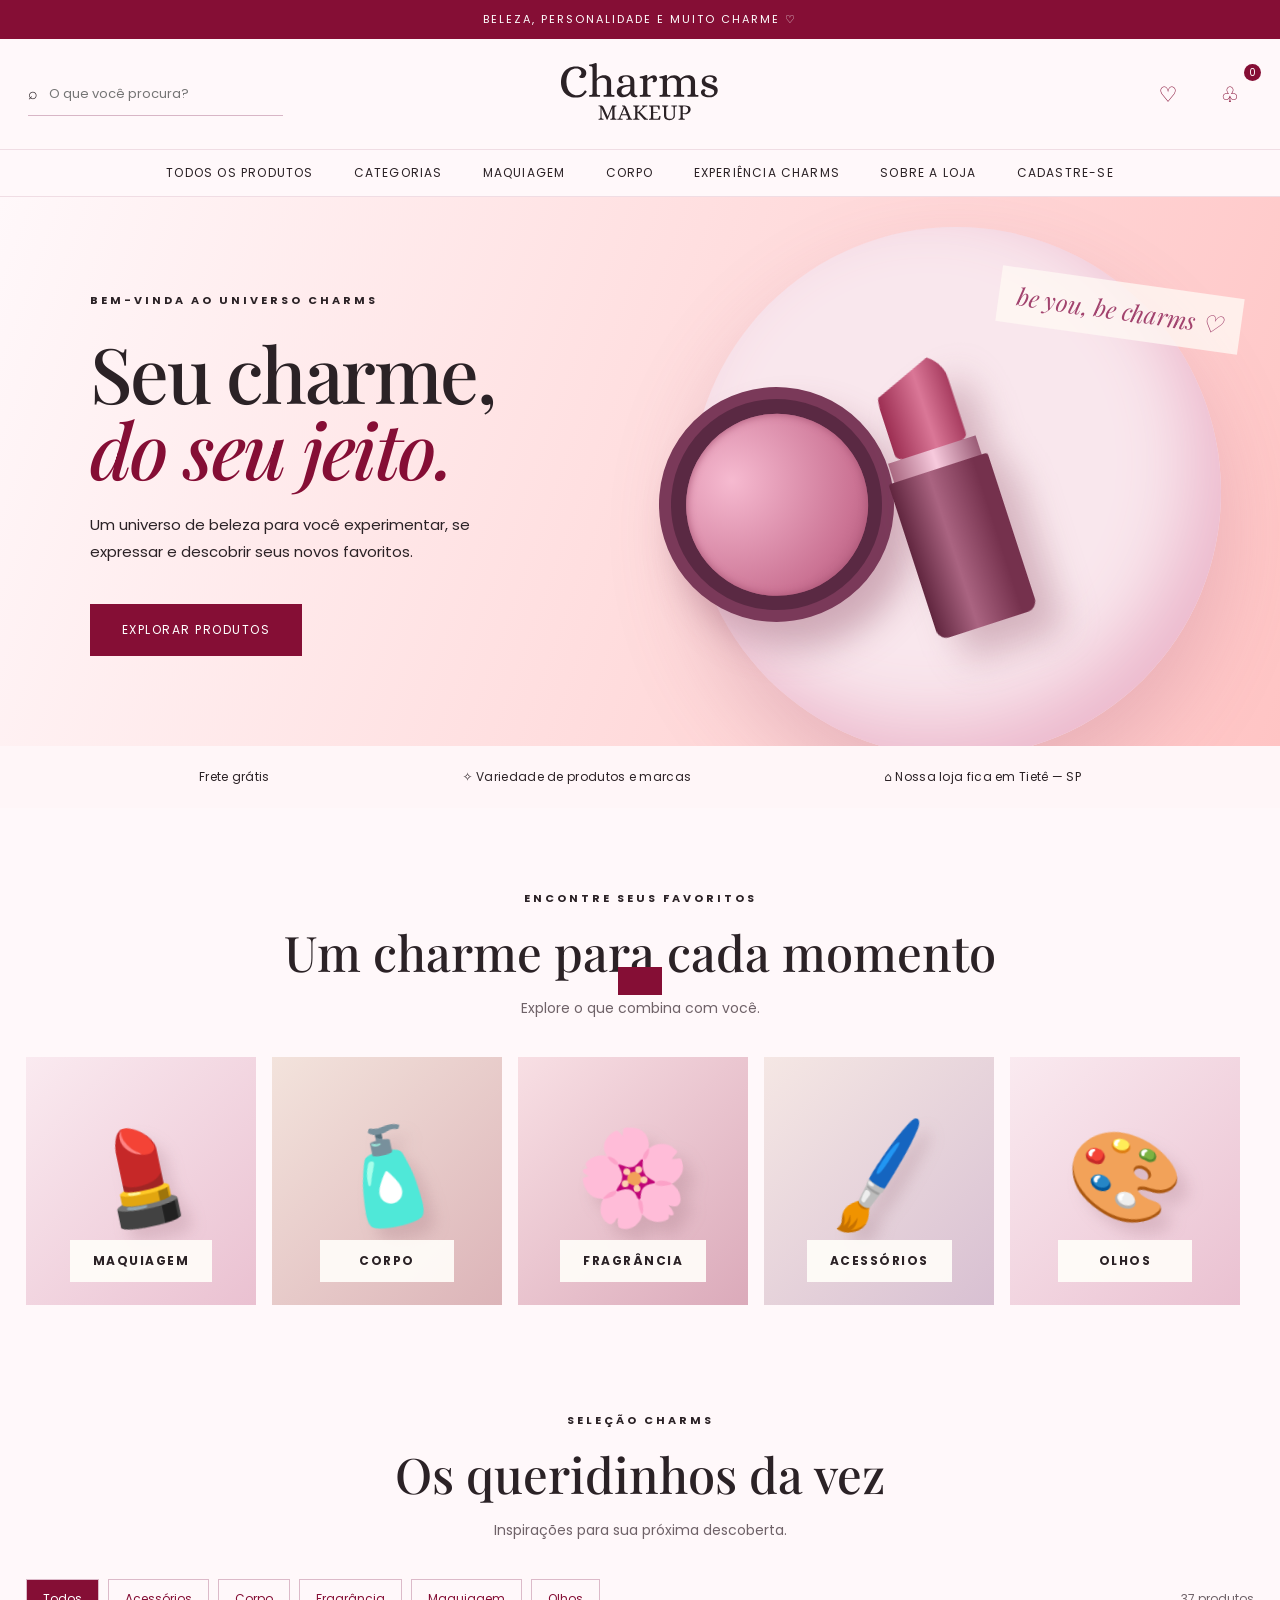
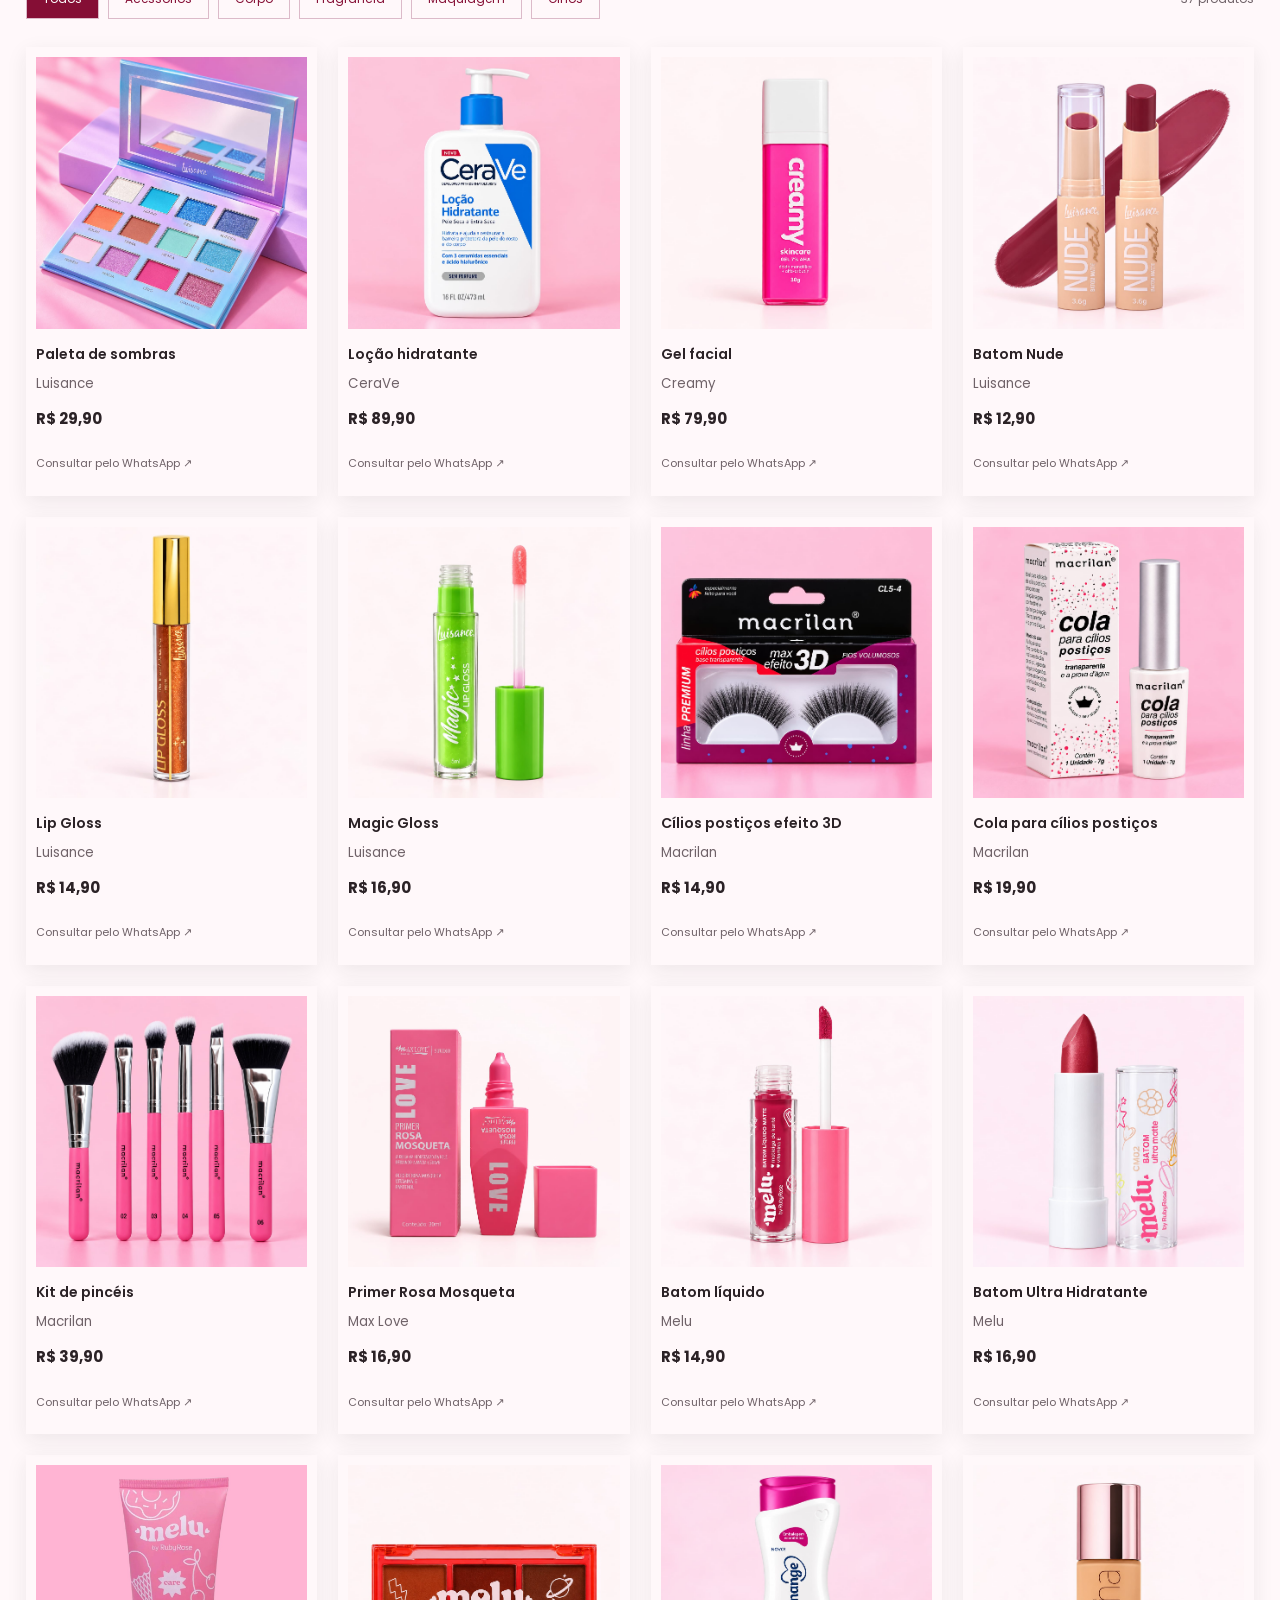
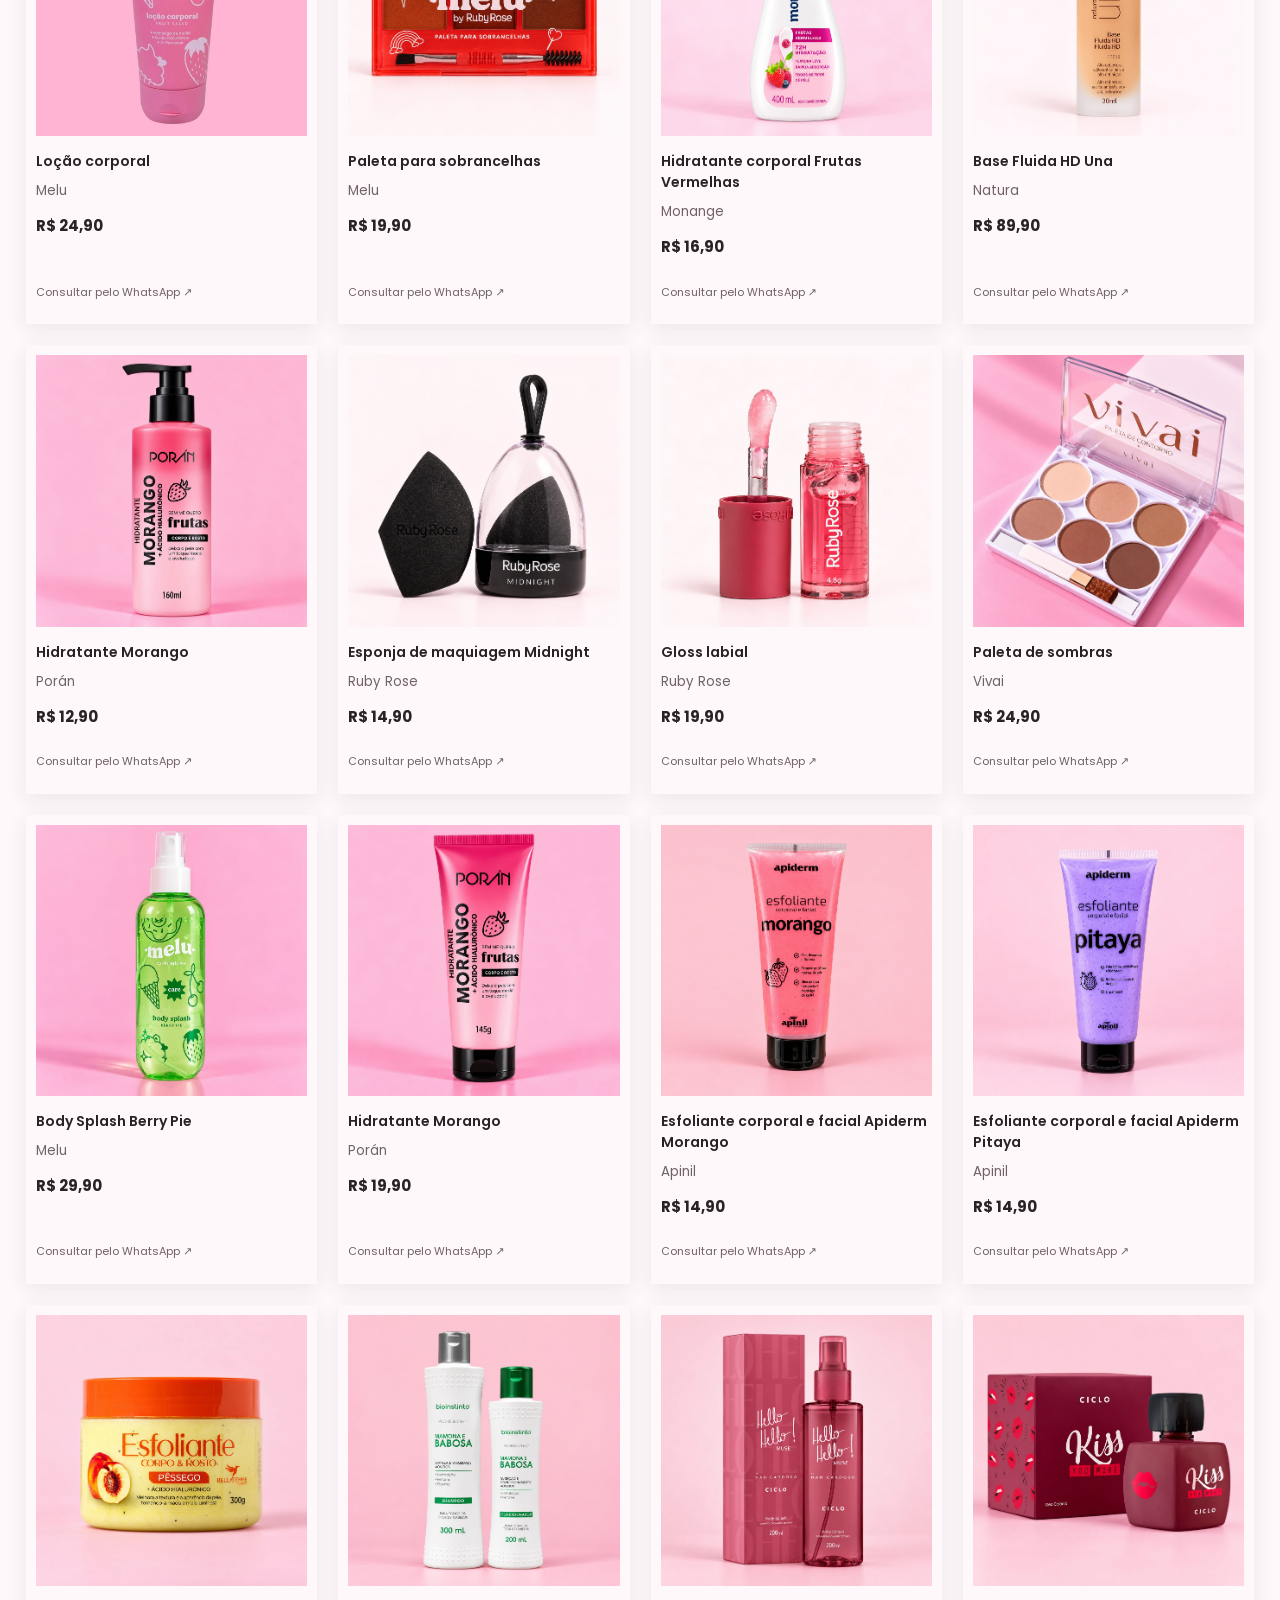
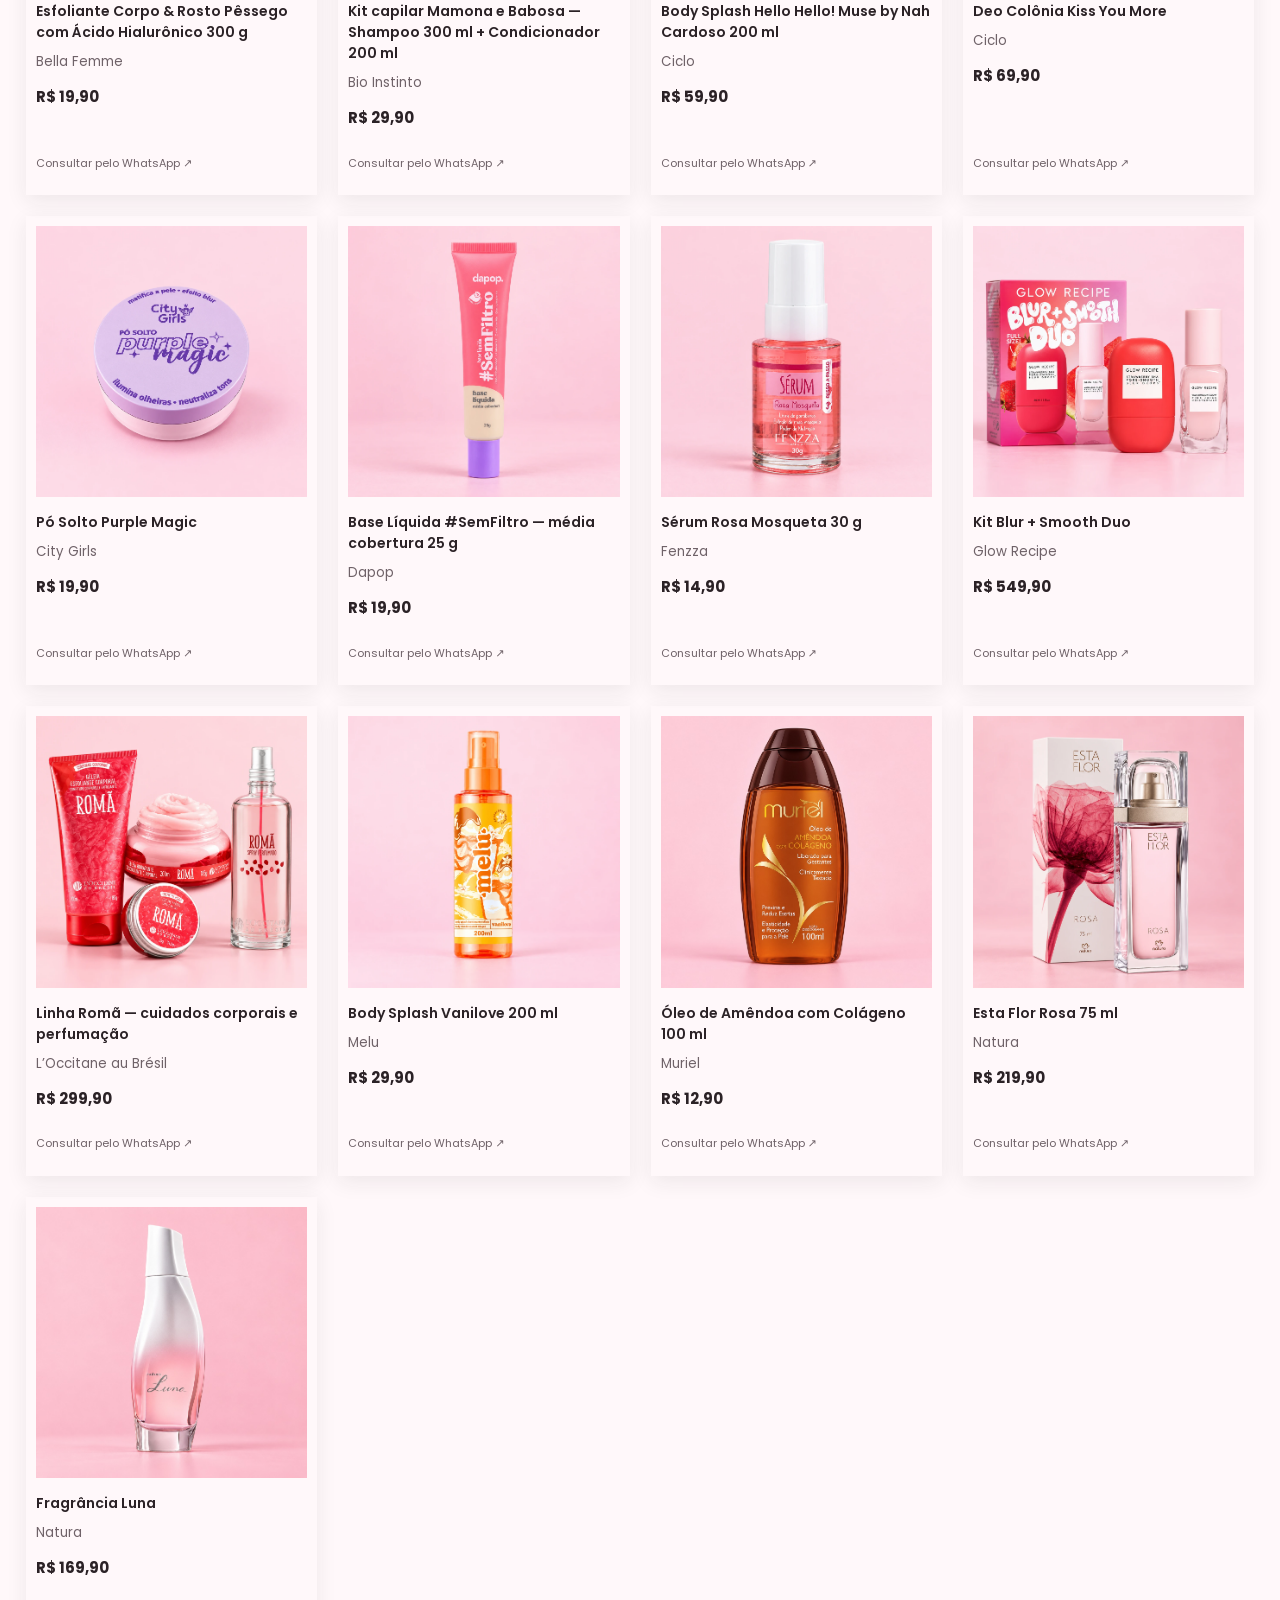
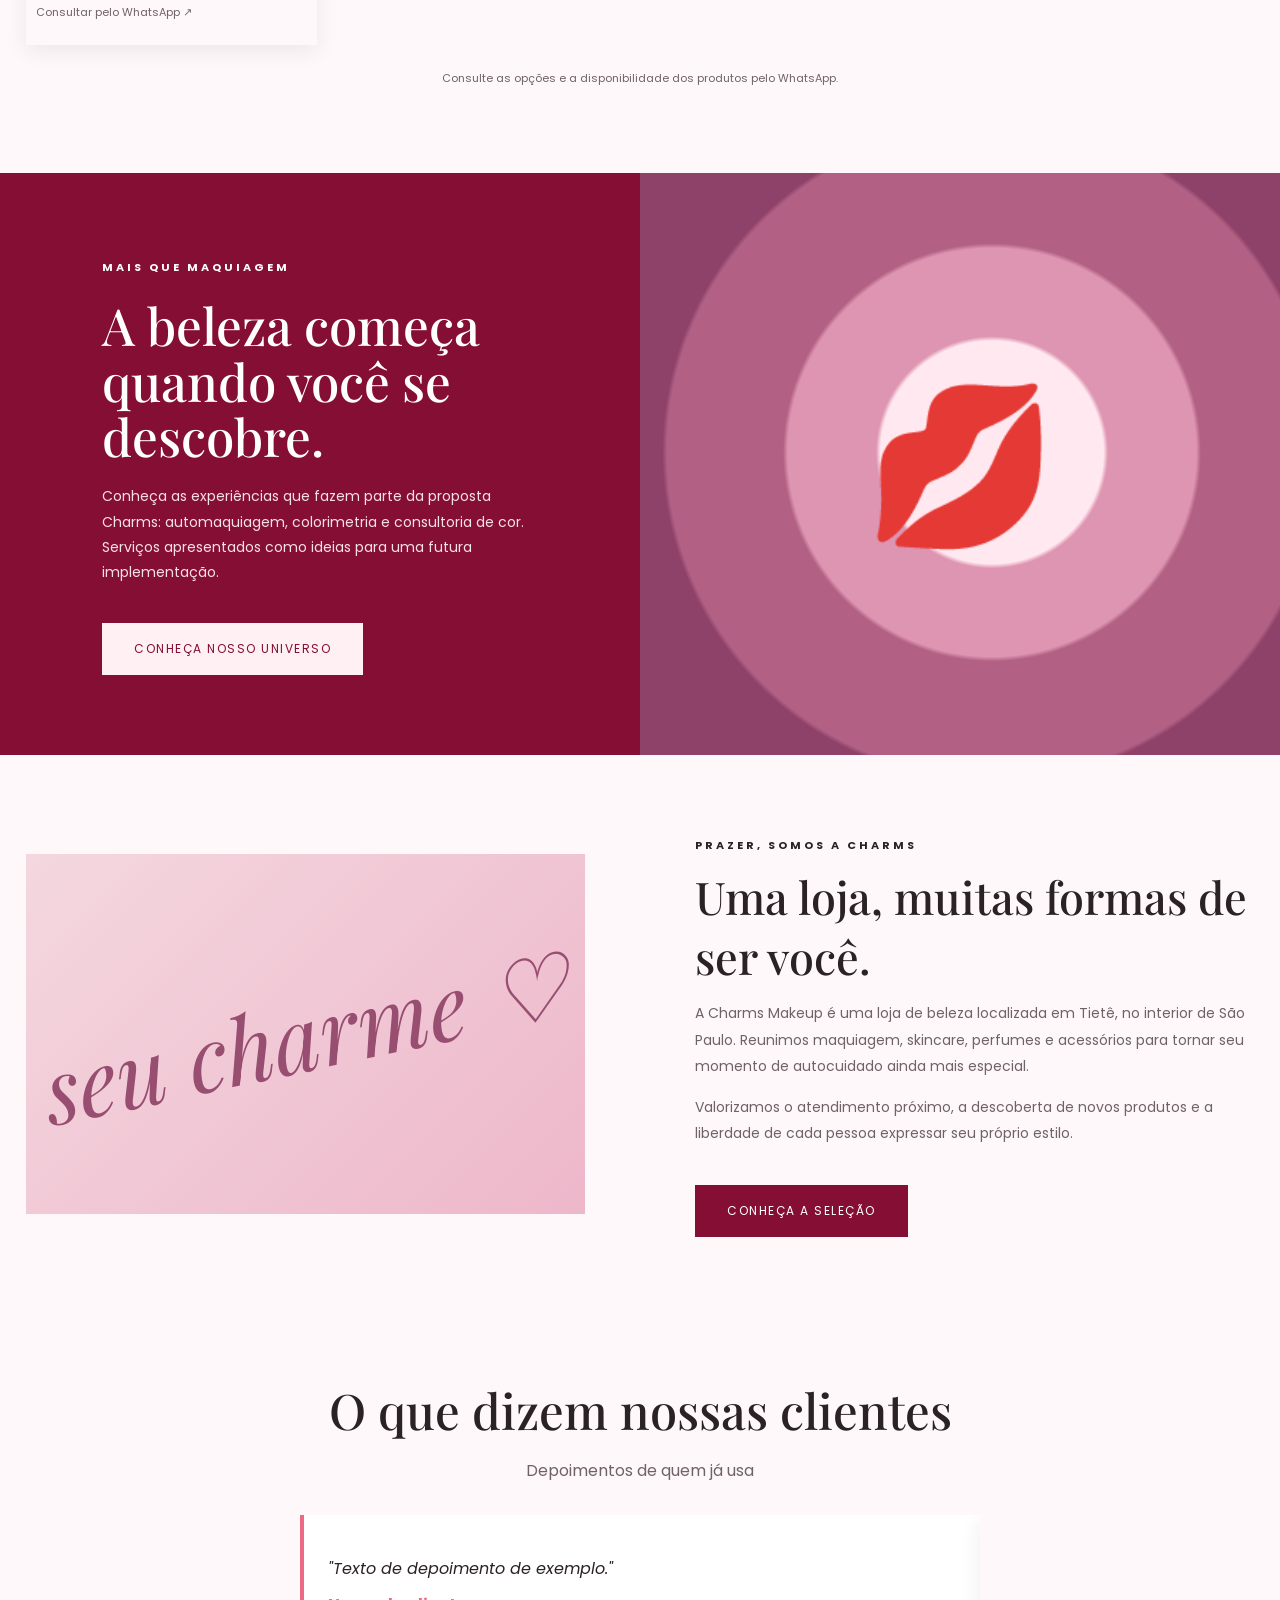
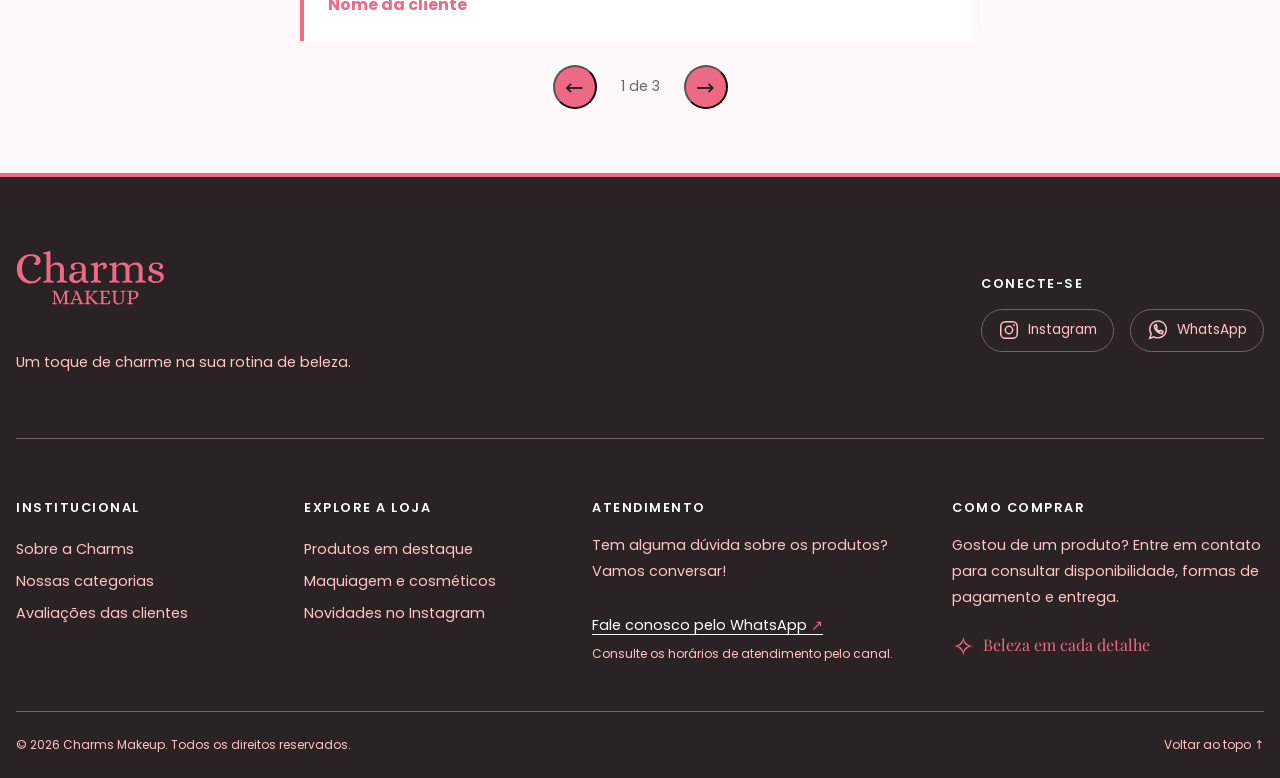
==== commit d25f5657: "Atualizações Google" ====
--- a/index.html
+++ b/index.html
@@ -3,7 +3,10 @@
 
 <head>
   <meta charset="UTF-8">
+  <meta property="og:site_name" content="Charms Makeup">
   <meta name="viewport" content="width=device-width, initial-scale=1.0">
+  <meta name="description" content="Loja de beleza em Tietê-SP: maquiagem, skincare, perfumes e acessórios. Conheça a Charms Makeup e encontre o produto ideal para você.">
+
   <title>Charms Makeup | Seu charme, do seu jeito</title>
   <link rel="preconnect" href="https://fonts.googleapis.com">
   <link rel="preconnect" href="https://fonts.gstatic.com" crossorigin>
@@ -12,6 +15,7 @@
     rel="stylesheet">
   <link rel="stylesheet" href="css/variaveis.css">
   <link rel="stylesheet" href="css/inicio.css">
+  <link rel="icon" href="img/icon.png" type="image/png">
   <!-- Google tag (gtag.js) -->
   <script async src="https://www.googletagmanager.com/gtag/js?id=G-0GPN36VDHM"></script>
   <script>
@@ -23,6 +27,15 @@
   </script>
   <link rel="icon" href="img/icon.png">
   <link rel="stylesheet" href="css/marca.css">
+  <script type="application/ld+json">
+    {
+      "@context": "https://schema.org",
+      "@type": "WebSite",
+      "name": "Charms Makeup",
+      "alternateName": "Charms",
+      "url": "https://miguelns19.github.io/Charms-Makeup/"
+    }
+  </script>
 </head>
 
 <body id="topo">
@@ -59,7 +72,7 @@
         <div class="floating">be you, be charms ♡</div>
       </div>
     </section>
-    <div class="trust"><span>♡ Beleza para todos os estilos</span><span>✧ Variedade de produtos e marcas</span><span>⌂
+    <div class="trust"><span>Frete grátis </span><span>✧ Variedade de produtos e marcas</span><span>⌂
         Nossa loja fica em Tietê — SP</span></div>
     <section class="section" id="categorias">
       <div class="section-heading"><span class="eyebrow">Encontre seus favoritos</span>
--- a/css/inicio.css
+++ b/css/inicio.css
@@ -1193,7 +1193,8 @@
 .product-card {
   display: flex;
   flex-direction: column;
-
+  box-shadow: var(--sombra);
+  padding: 10px;
 }
 
 .product-card .add {
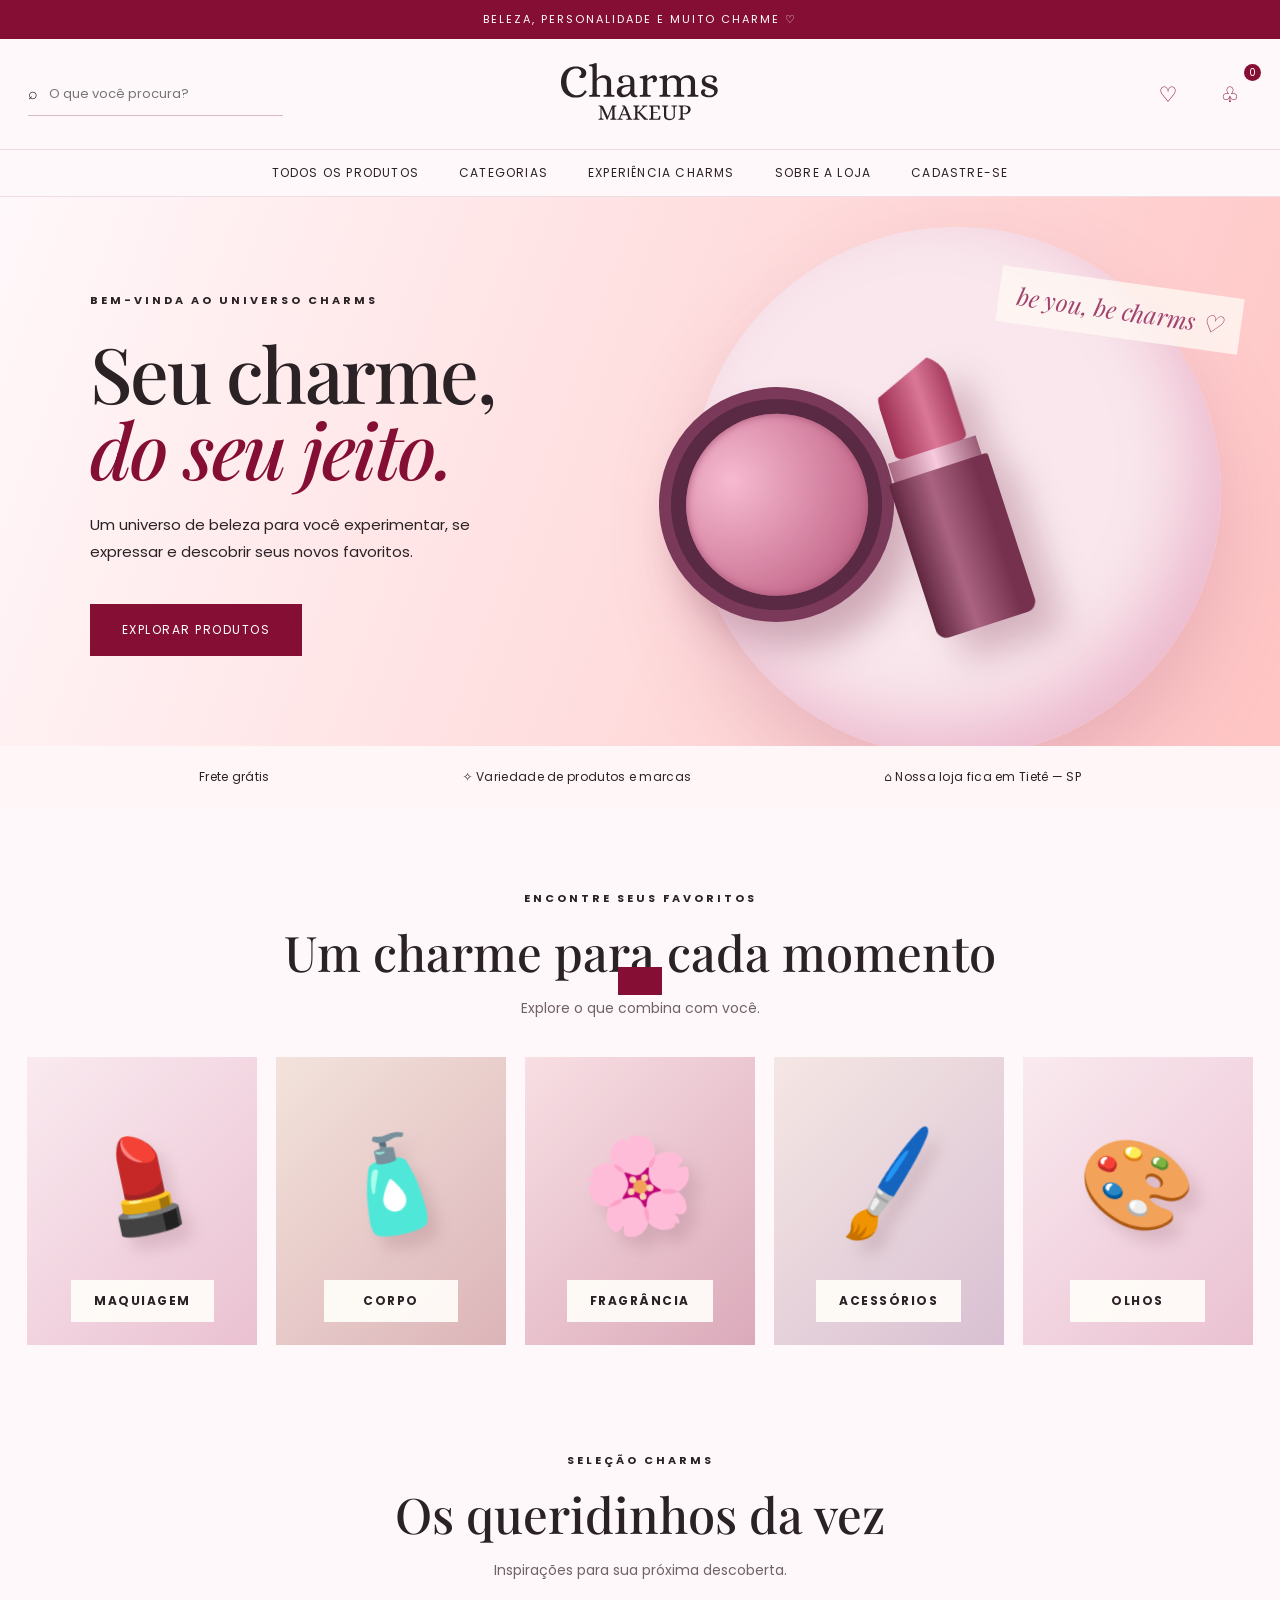
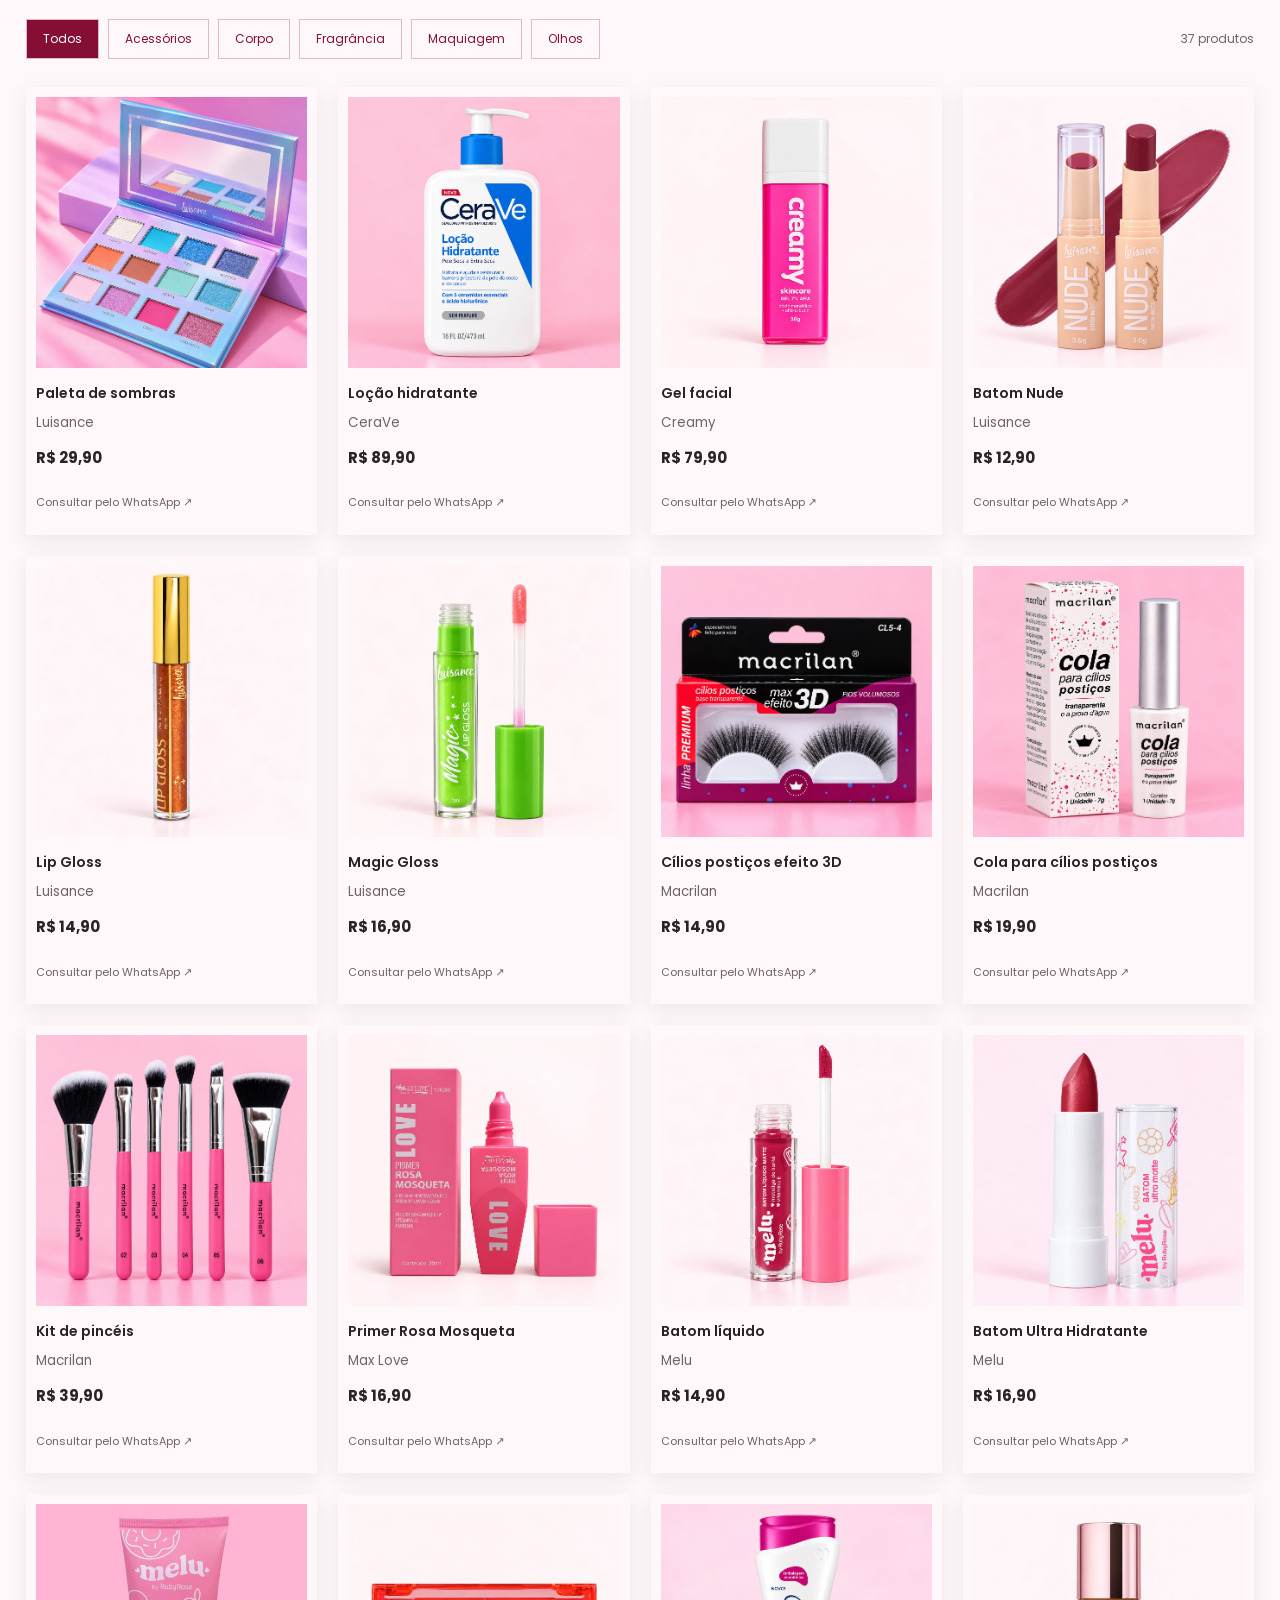
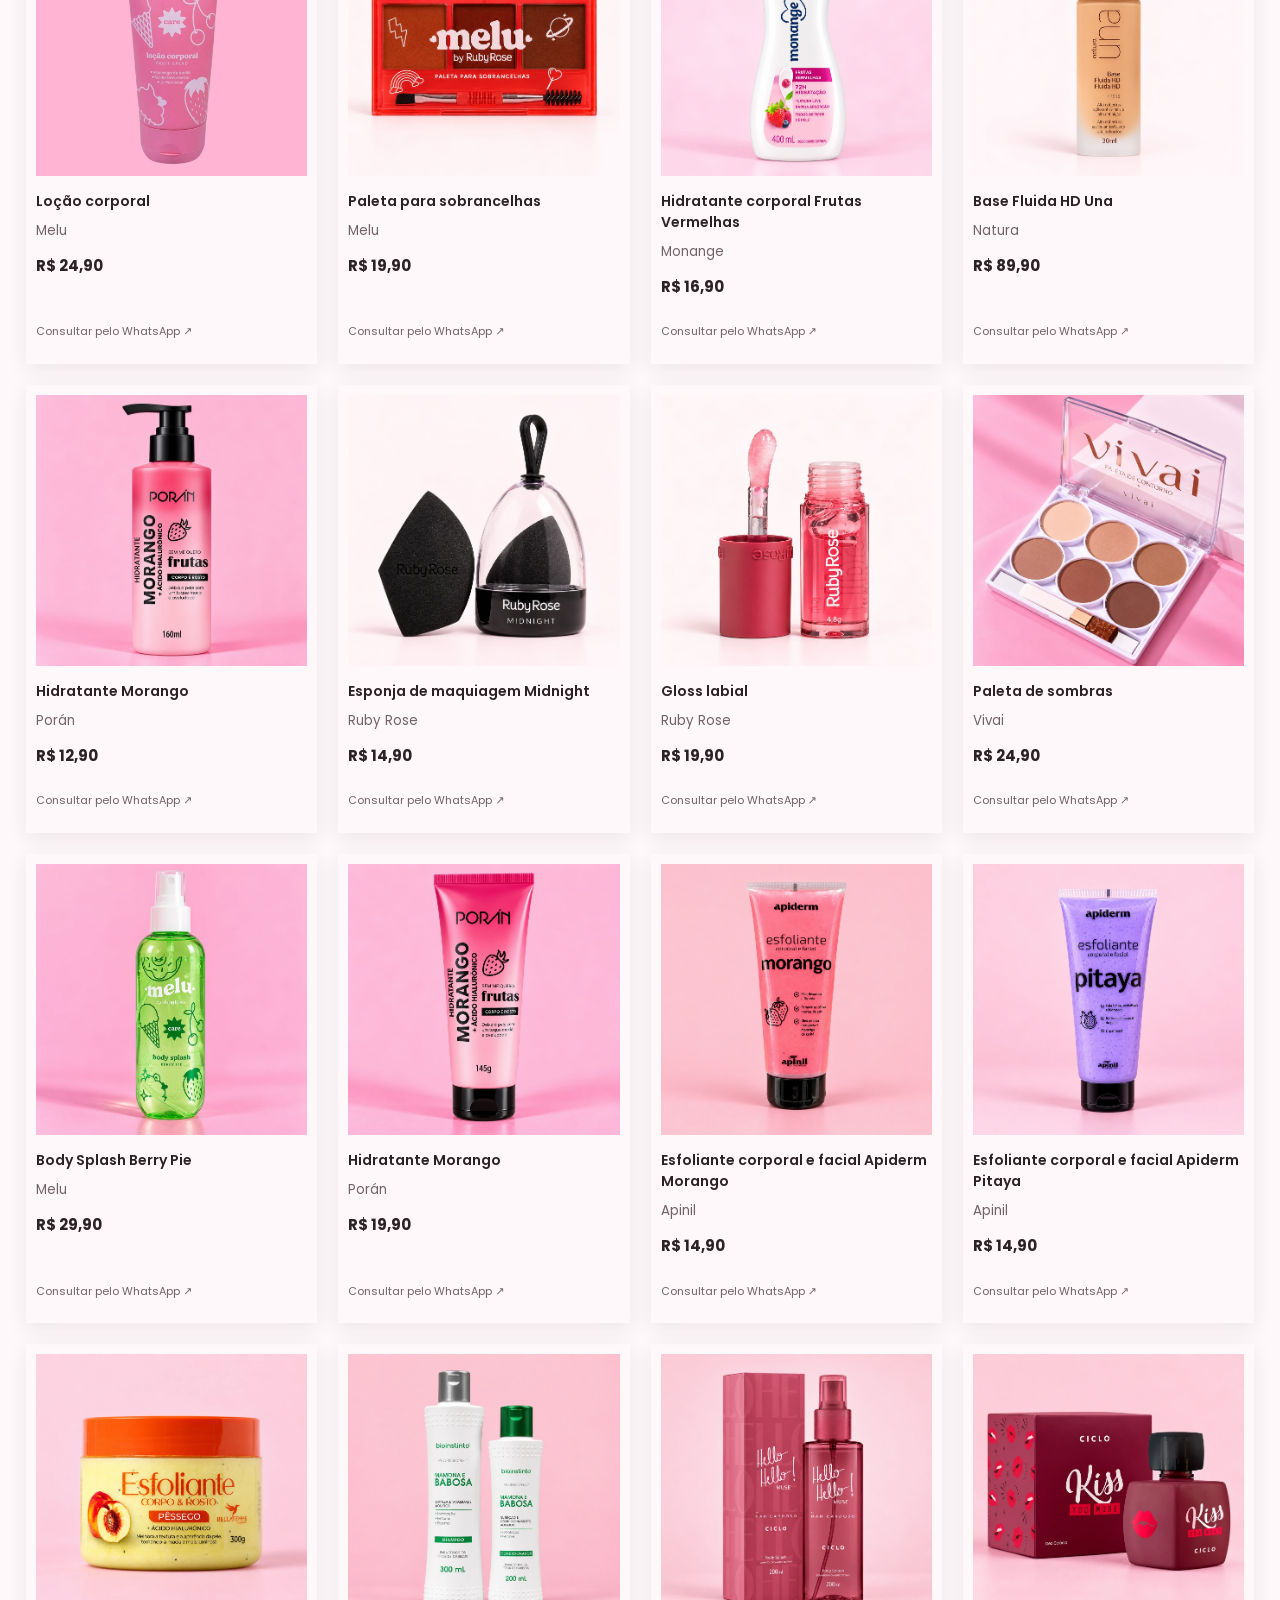
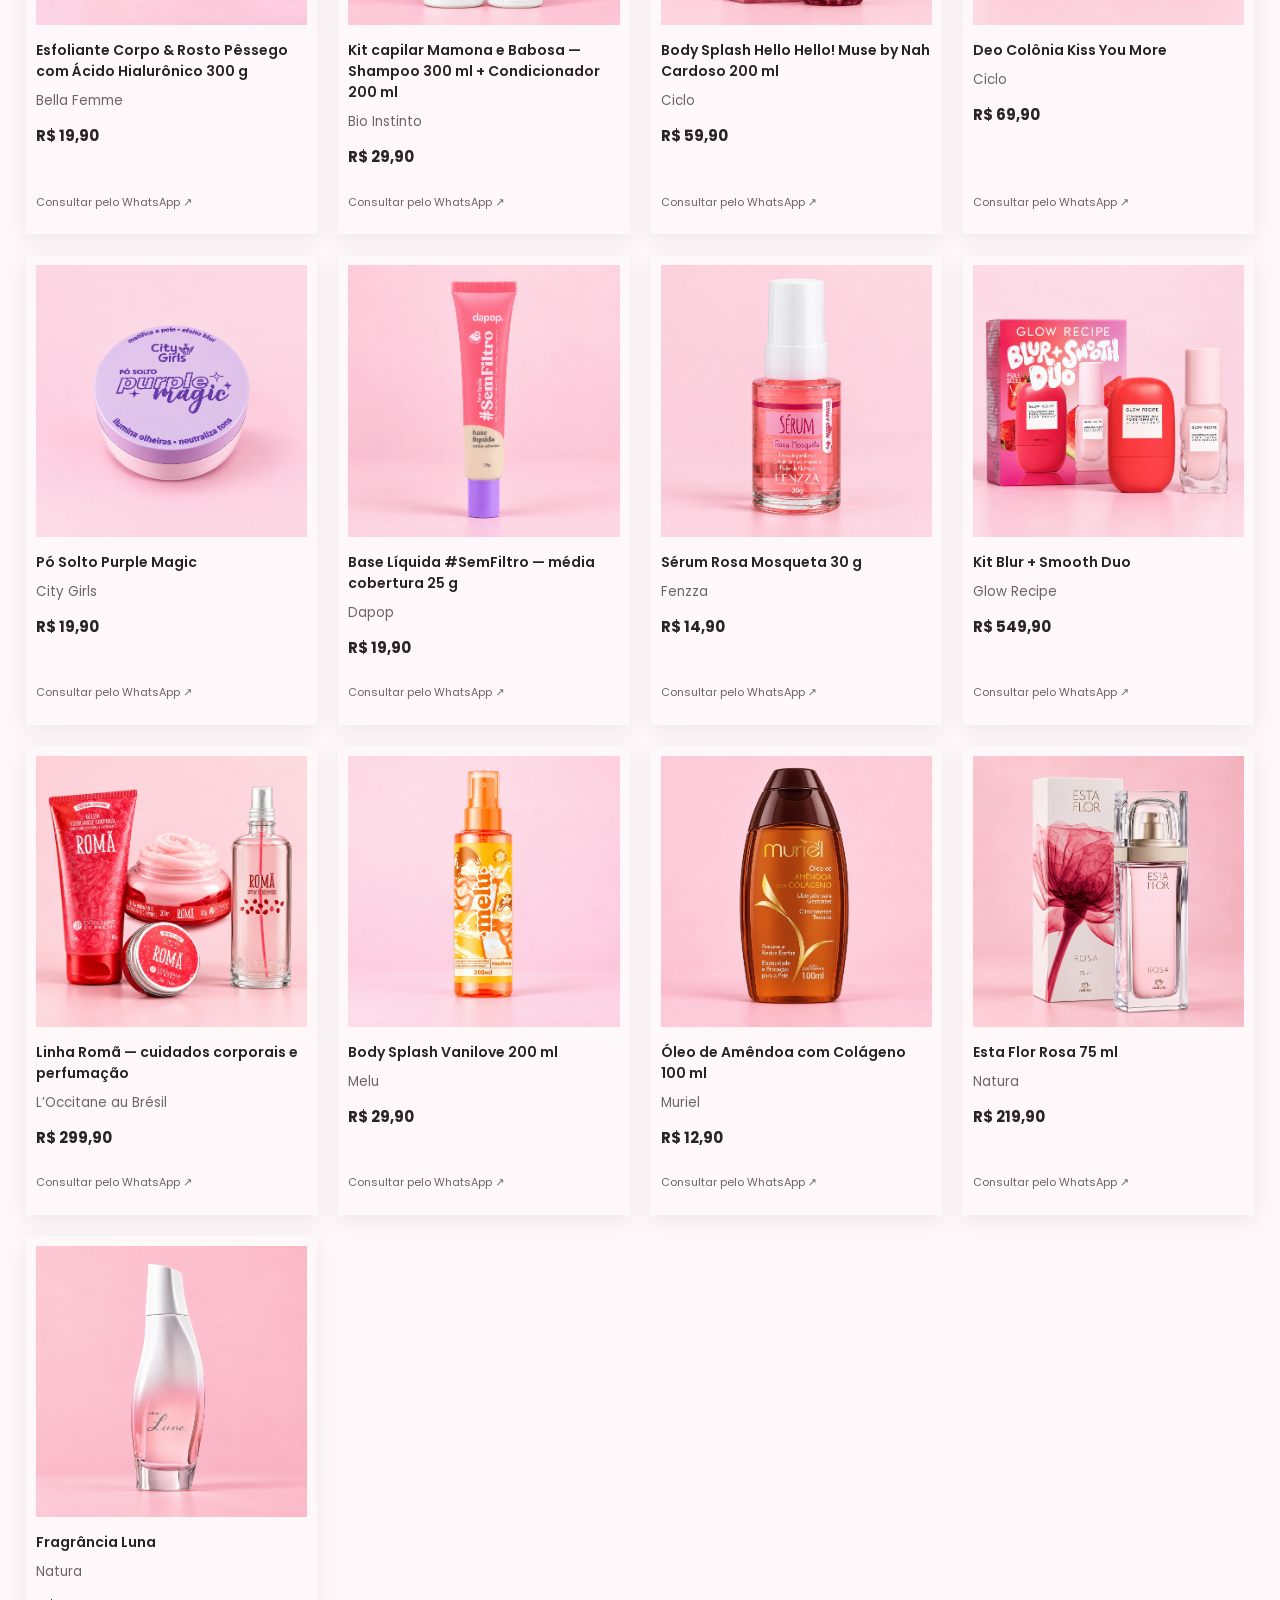
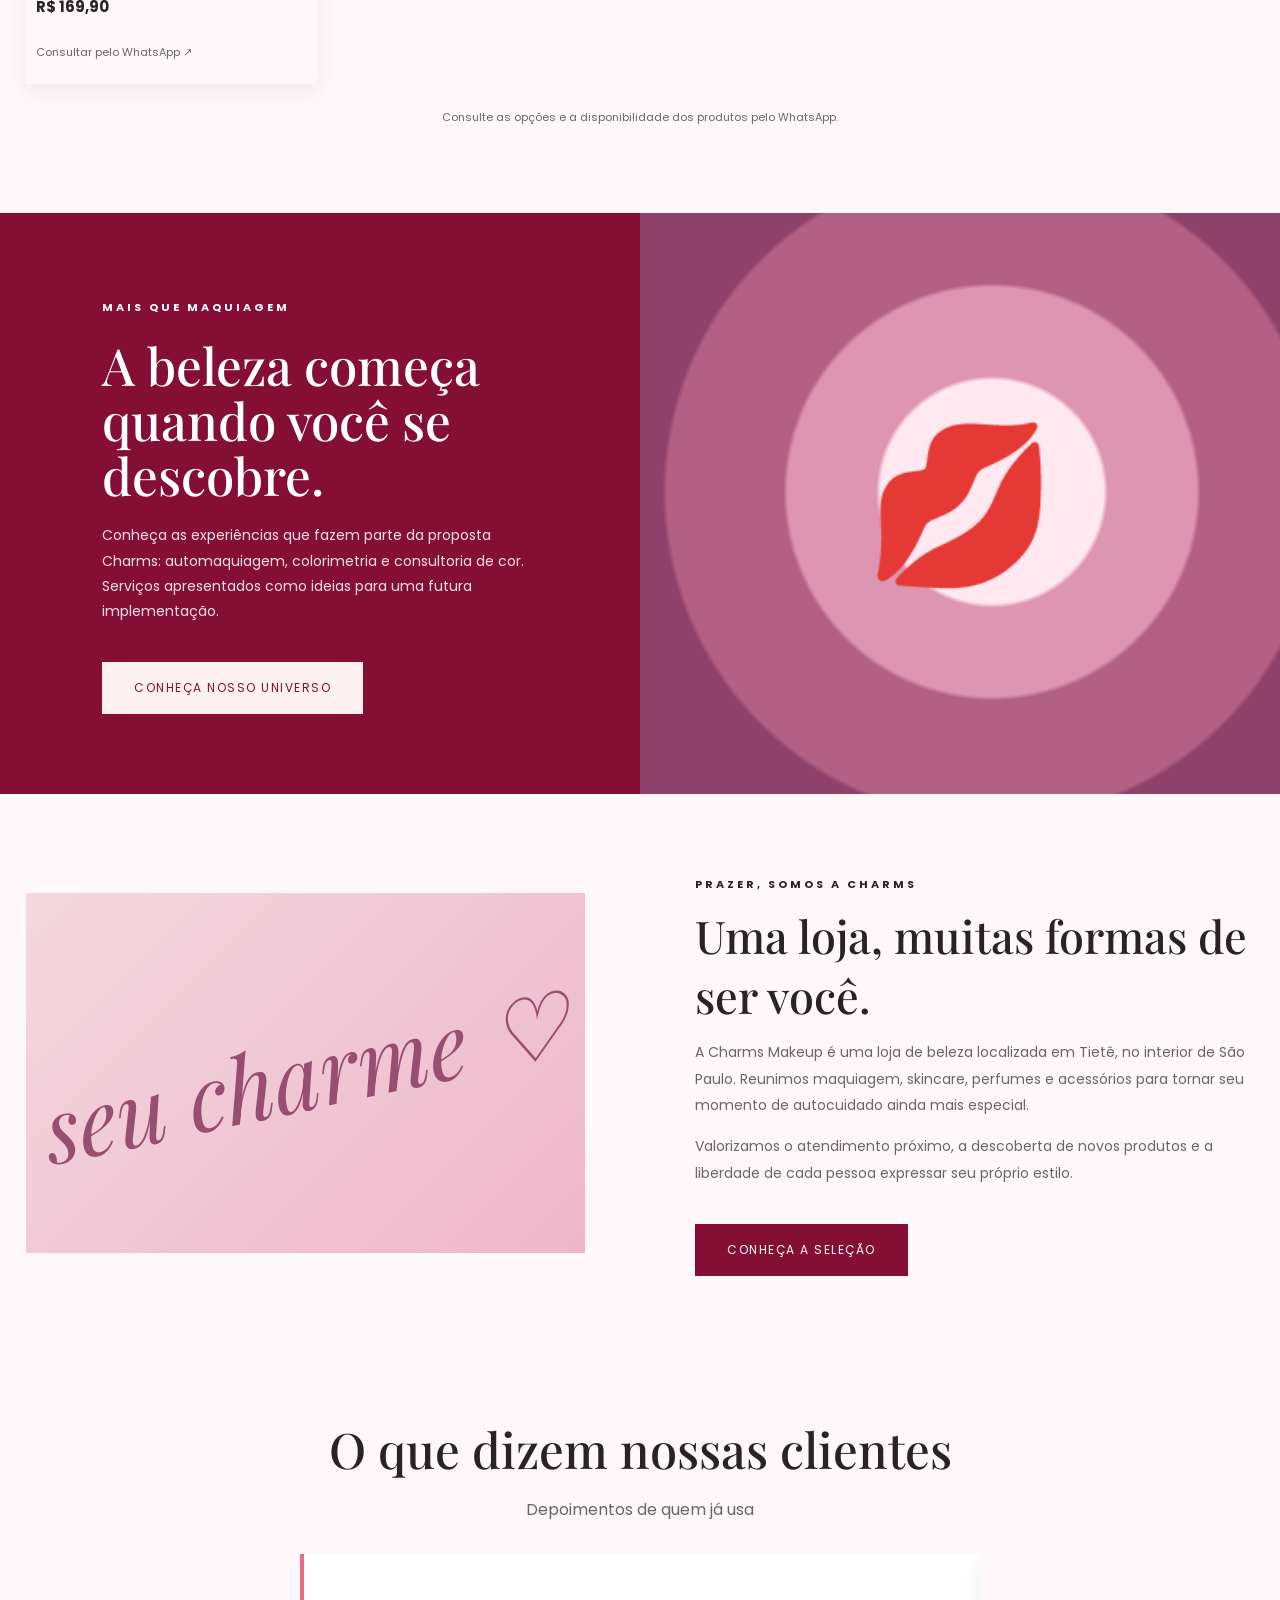
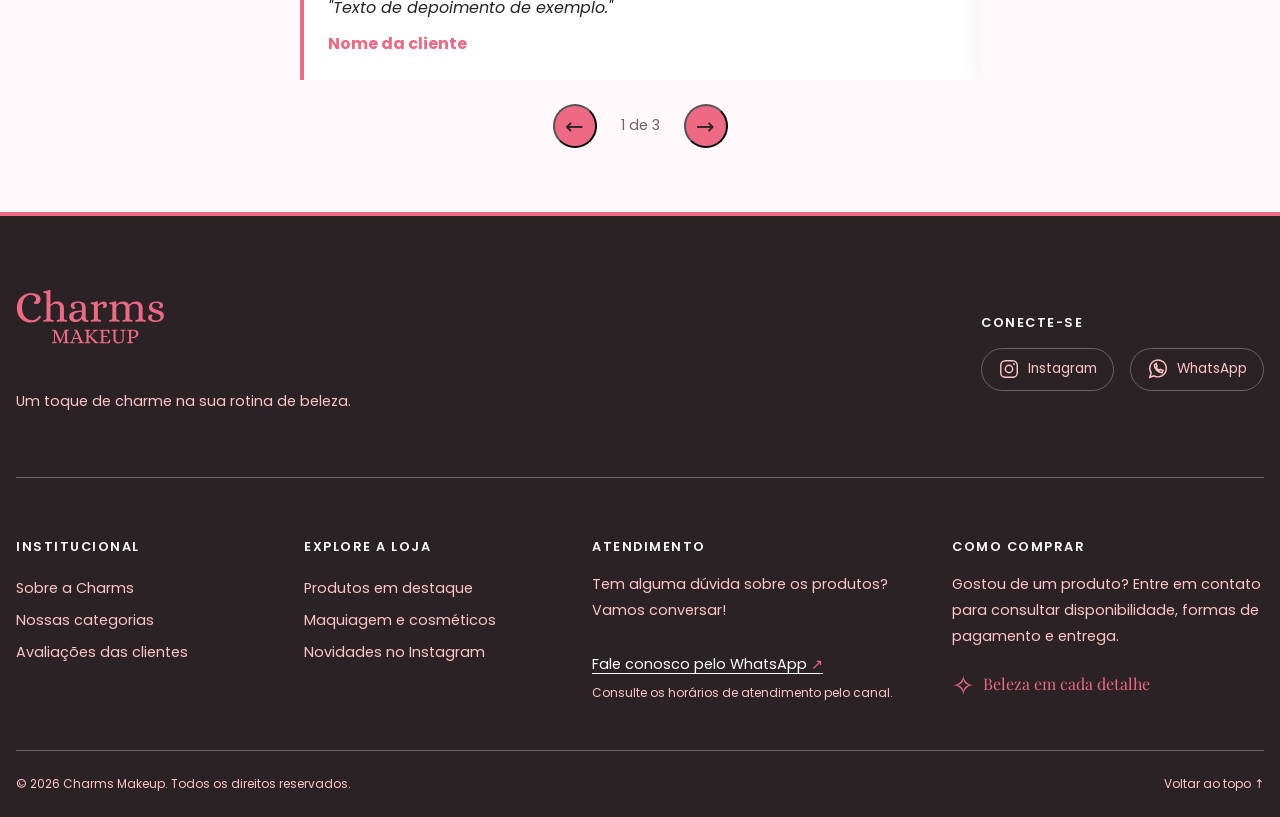
==== commit c24ac332: "Animações" ====
--- a/index.html
+++ b/index.html
@@ -49,9 +49,7 @@
         aria-label="Abrir sacola">♧<span class="counter" id="count">0</span></button></div>
   </header>
   <nav class="nav" aria-label="Navegação principal"><a href="#produtos" onclick="filterCategory('Todos')">Todos os
-      produtos</a><a href="#categorias">Categorias</a><a href="#produtos"
-      onclick="filterCategory('Maquiagem')">Maquiagem</a><a href="#produtos"
-      onclick="filterCategory('Corpo')">Corpo</a><a href="#experiencia">Experiência Charms</a><a href="#sobre">Sobre a
+      produtos</a><a href="#categorias">Categorias</a><a href="#experiencia">Experiência Charms</a><a href="#sobre">Sobre a
       loja</a><a href="cadastro.html">Cadastre-se</a></nav>
   <main id="inicio">
     <section class="hero">
@@ -86,7 +84,8 @@
             class="emoji">🌸</span><strong>Fragrância</strong></a><a href="#produtos" class="cat"
           onclick="filterCategory('Acessórios')"><span class="emoji">🖌️</span><strong>Acessórios</strong></a><a
           href="#produtos" class="cat" onclick="filterCategory('Olhos')"><span
-            class="emoji">🎨</span><strong>Olhos</strong></a></div>
+            class="emoji">🎨</span><strong>Olhos</strong></a>
+      </div>
     </section>
     <section class="section" id="produtos" style="padding-top:25px">
       <div class="section-heading"><span class="eyebrow">Seleção Charms</span>
--- a/css/inicio.css
+++ b/css/inicio.css
@@ -182,7 +182,8 @@
   font-size: 12px;
   text-transform: uppercase;
   letter-spacing: 1.5px;
-  margin-top: 24px
+  margin-top: 24px;
+  transition: 300ms;
 }
 
 .cta:hover {
@@ -322,18 +323,22 @@
 .cats {
   display: grid;
   grid-template-columns: repeat(4, 1fr);
-  gap: 20px
+}
+
+.cats a{
+  margin: auto;
 }
 
 .cat {
   background: linear-gradient(135deg, #faeaf0, #eac1d1);
-  aspect-ratio: 1/1.08;
+  aspect-ratio: 4/5;
   position: relative;
   overflow: hidden;
   display: flex;
   justify-content: center;
   align-items: flex-end;
-  padding: 23px
+  padding: 23px;
+  transition: 300ms;
 }
 
 .cat:nth-child(2) {
@@ -364,7 +369,13 @@
   z-index: 1;
   font-size: 12px;
   text-transform: uppercase;
-  letter-spacing: 1.5px
+  letter-spacing: 1.5px;
+  transition: 300ms;
+}
+
+.cat:hover strong{
+  background: #231e20;
+  color: #fffdf9ed;
 }
 
 .toolbar {
@@ -388,6 +399,12 @@
   color: var(--wine);
   padding: 10px 16px;
   font-size: 12px;
+  transition: 300ms;
+}
+
+.chip:hover {
+  background: var(--wine);
+  color: #fff
 }
 
 .chip.active {
@@ -402,7 +419,12 @@
 }
 
 .product-card {
-  min-width: 0
+  min-width: 0;
+  transition: 300ms;
+}
+
+.product-card:hover {
+  scale: 1.02;
 }
 
 .product-art {
